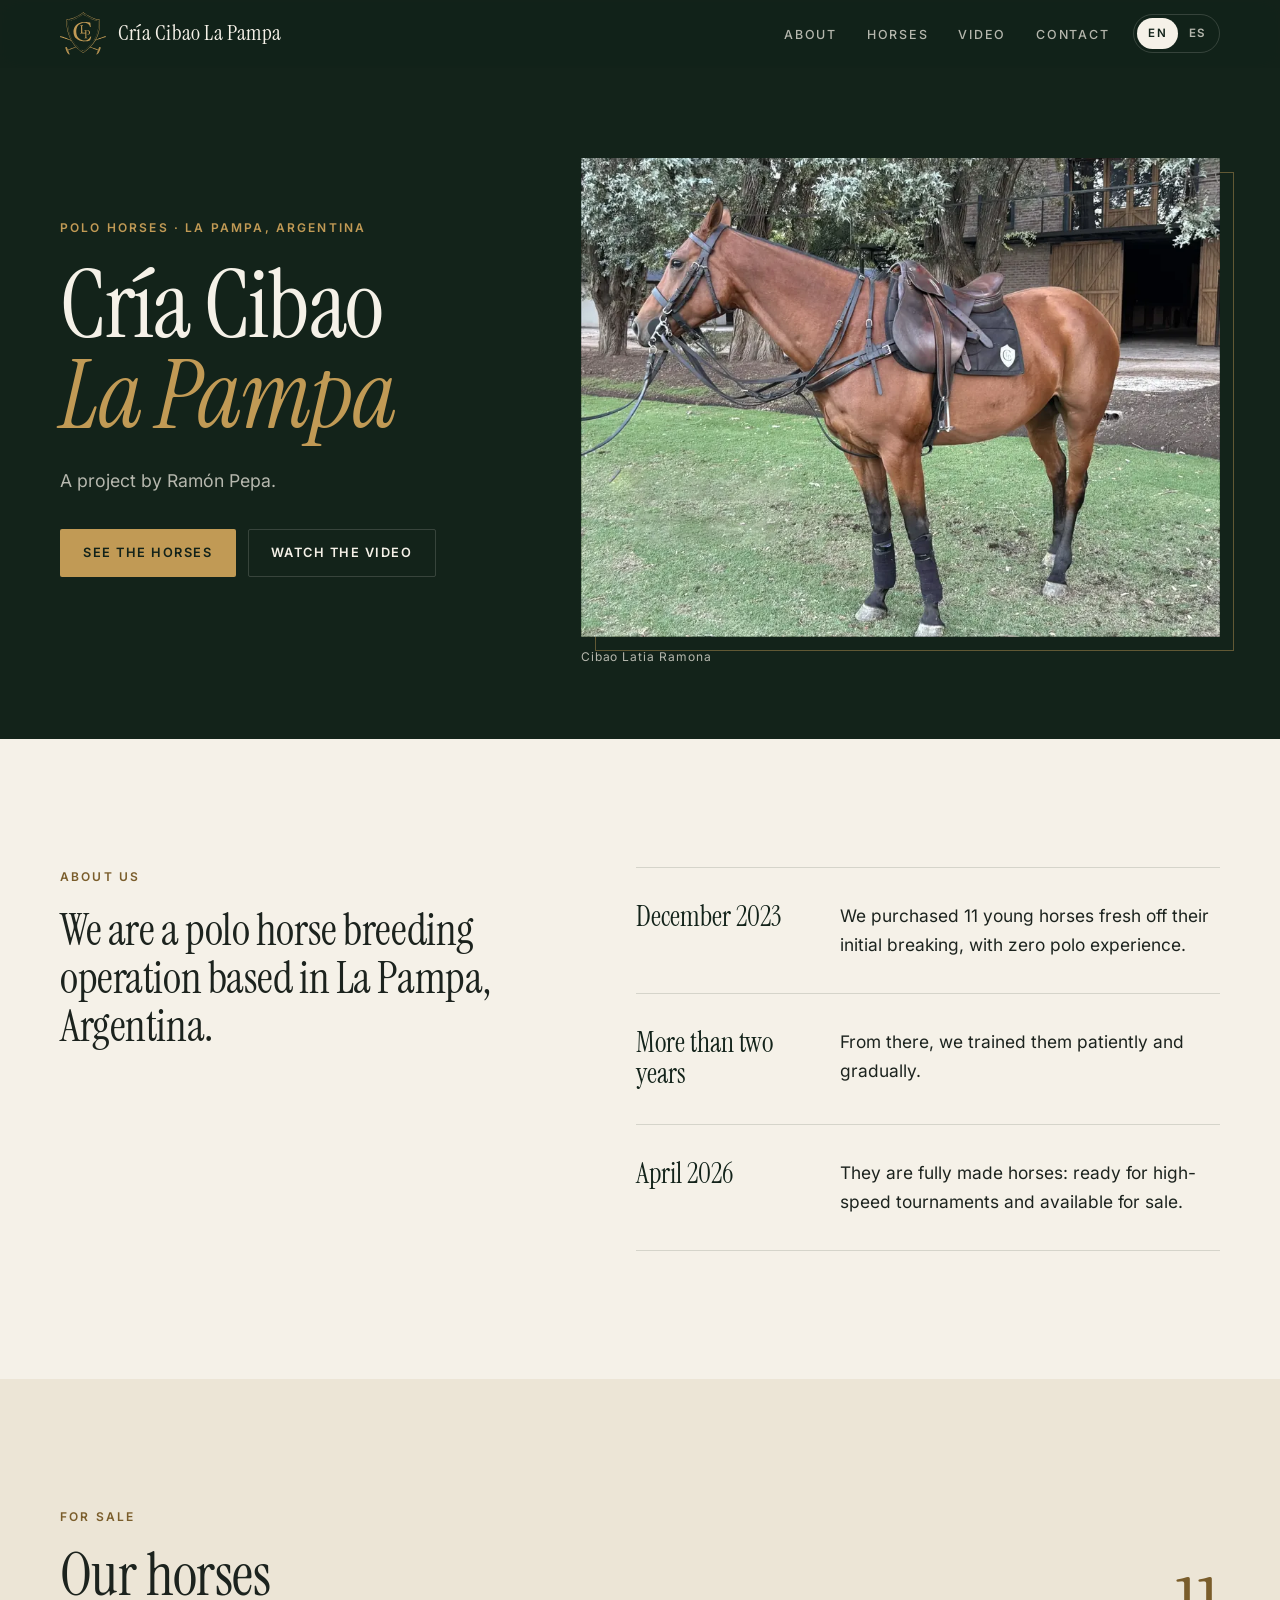
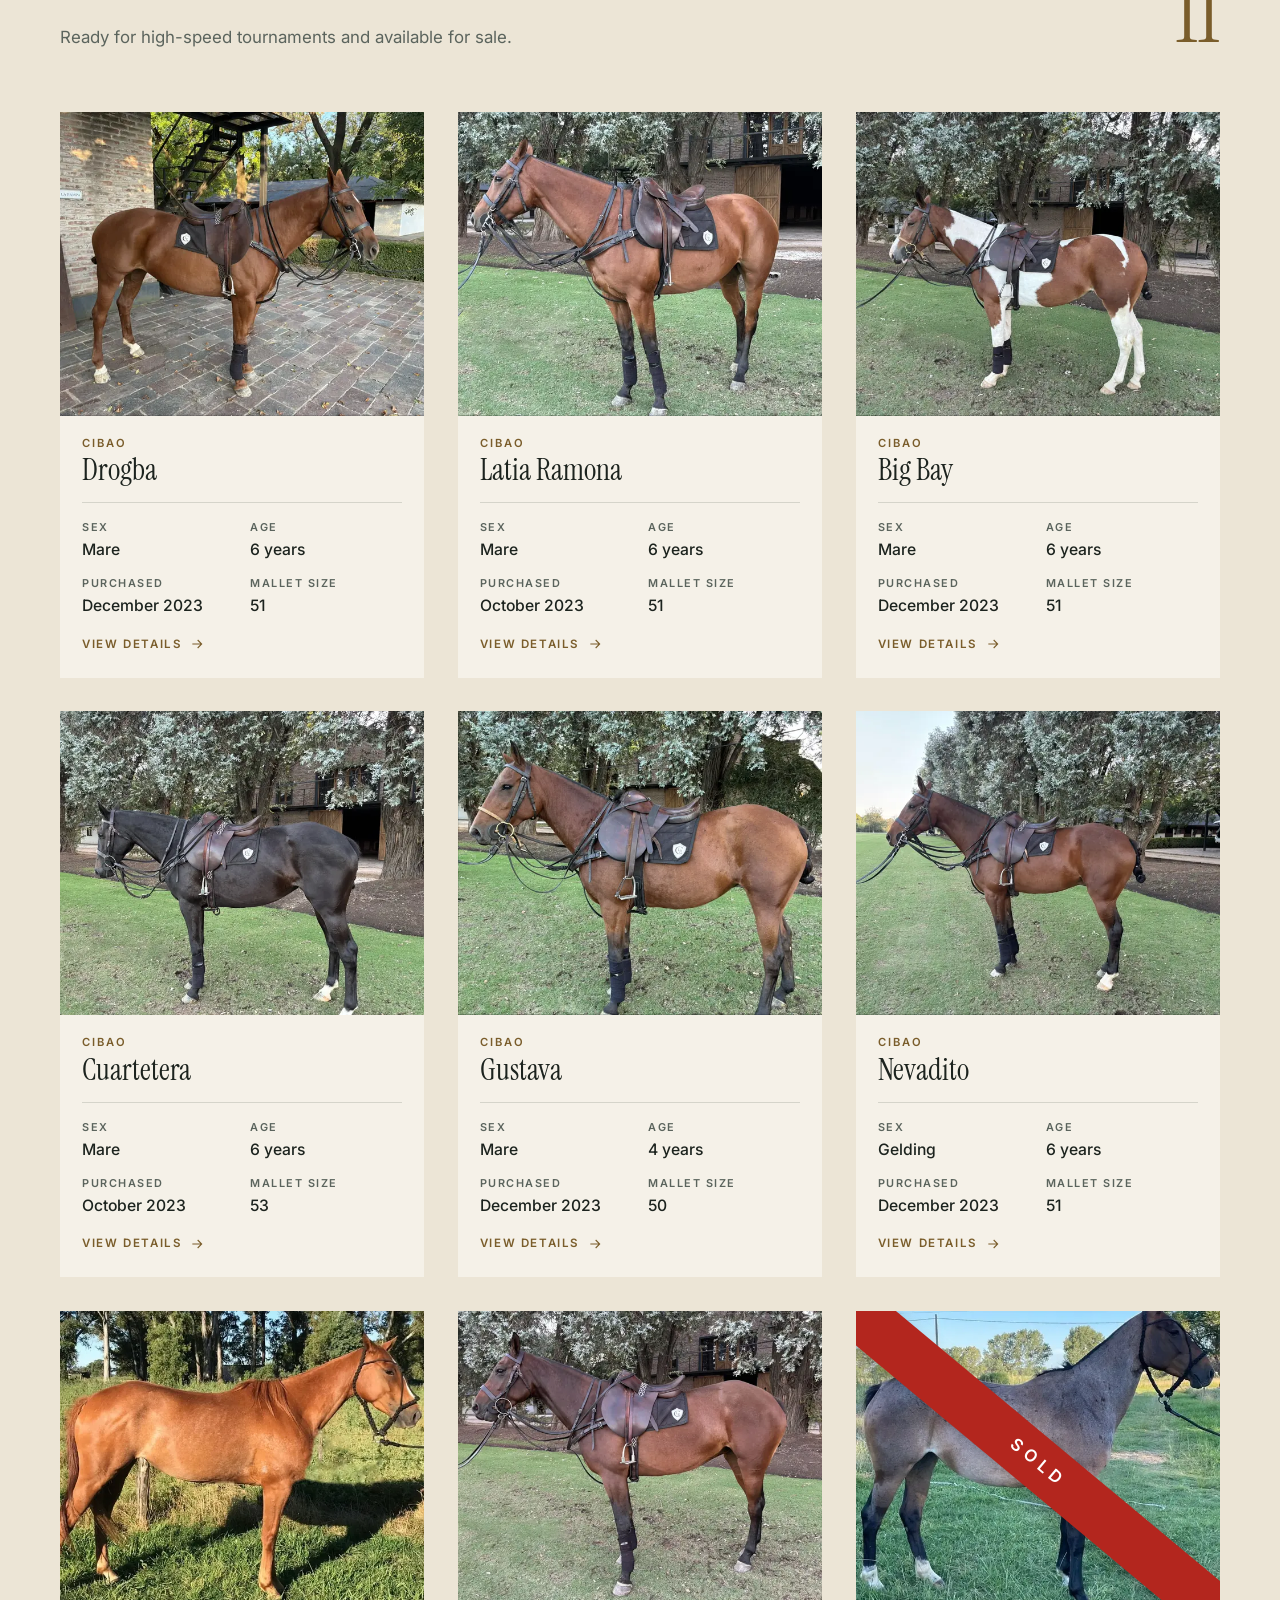
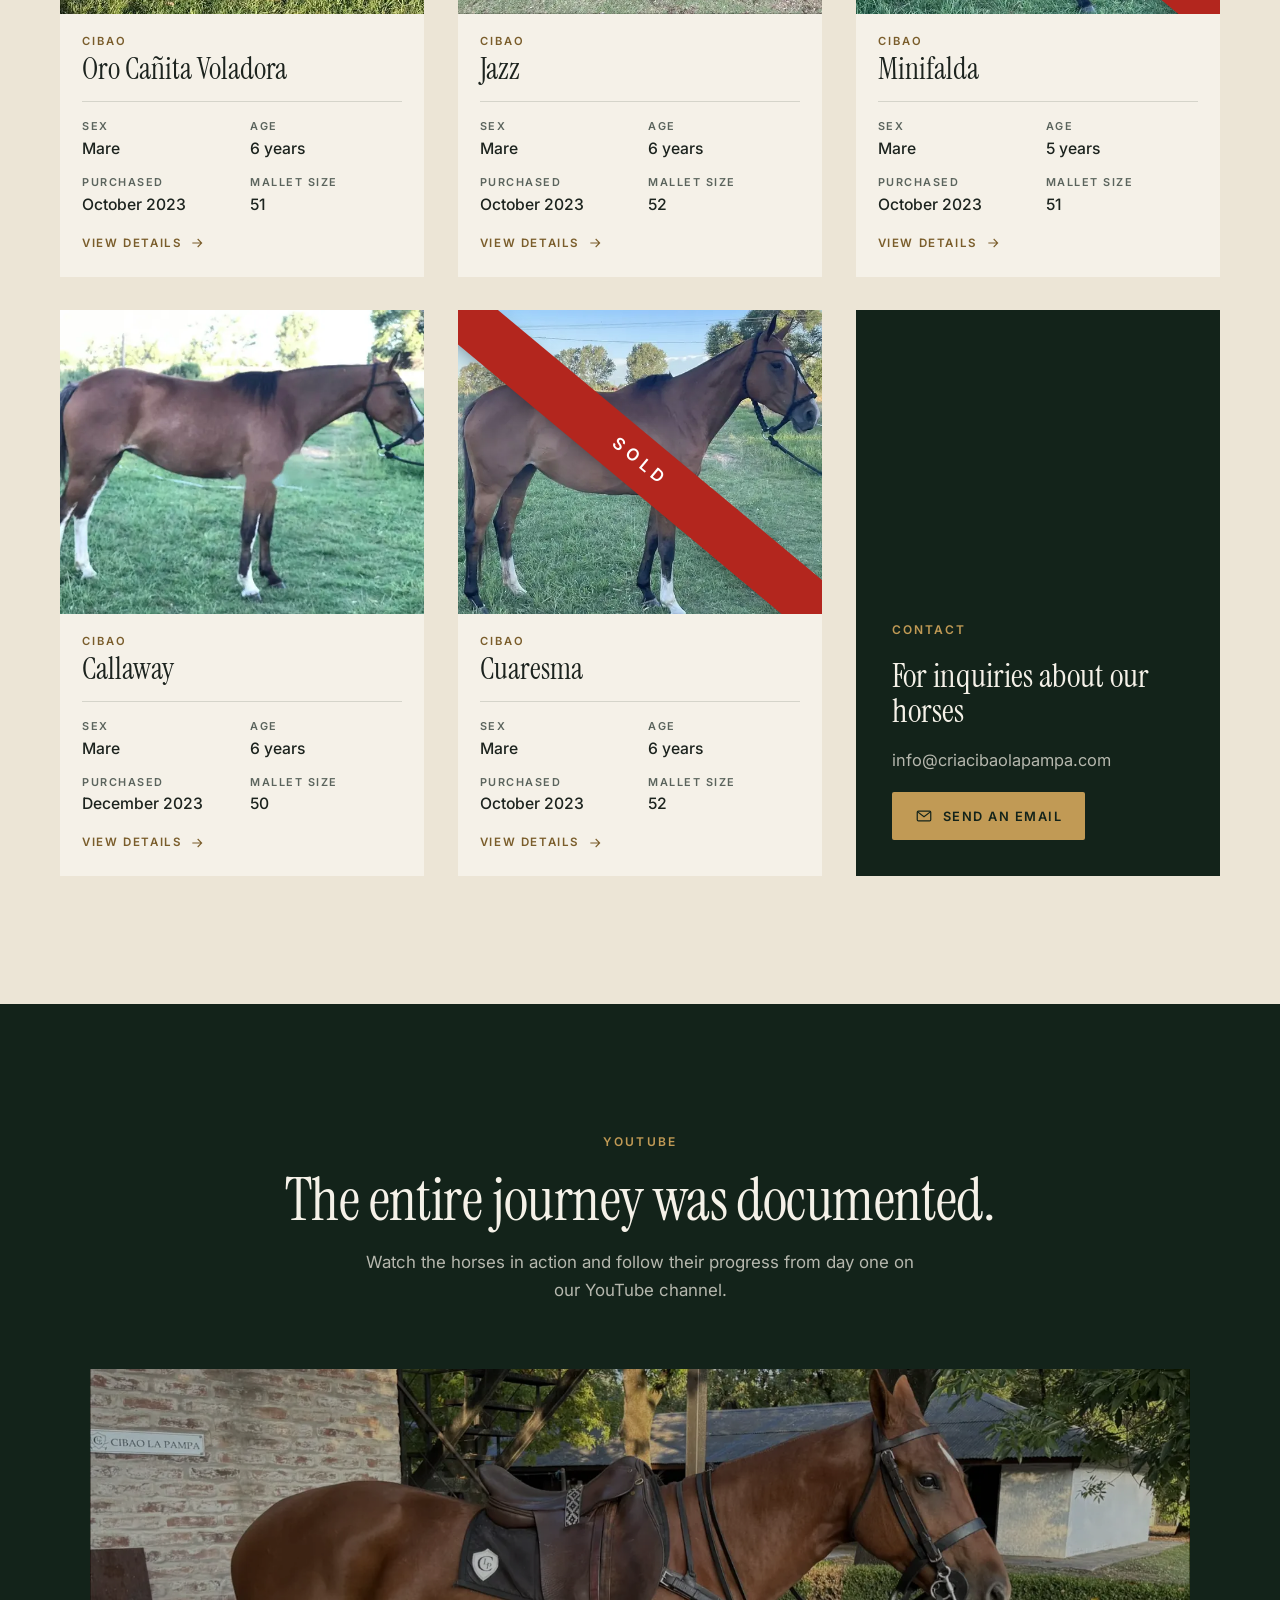
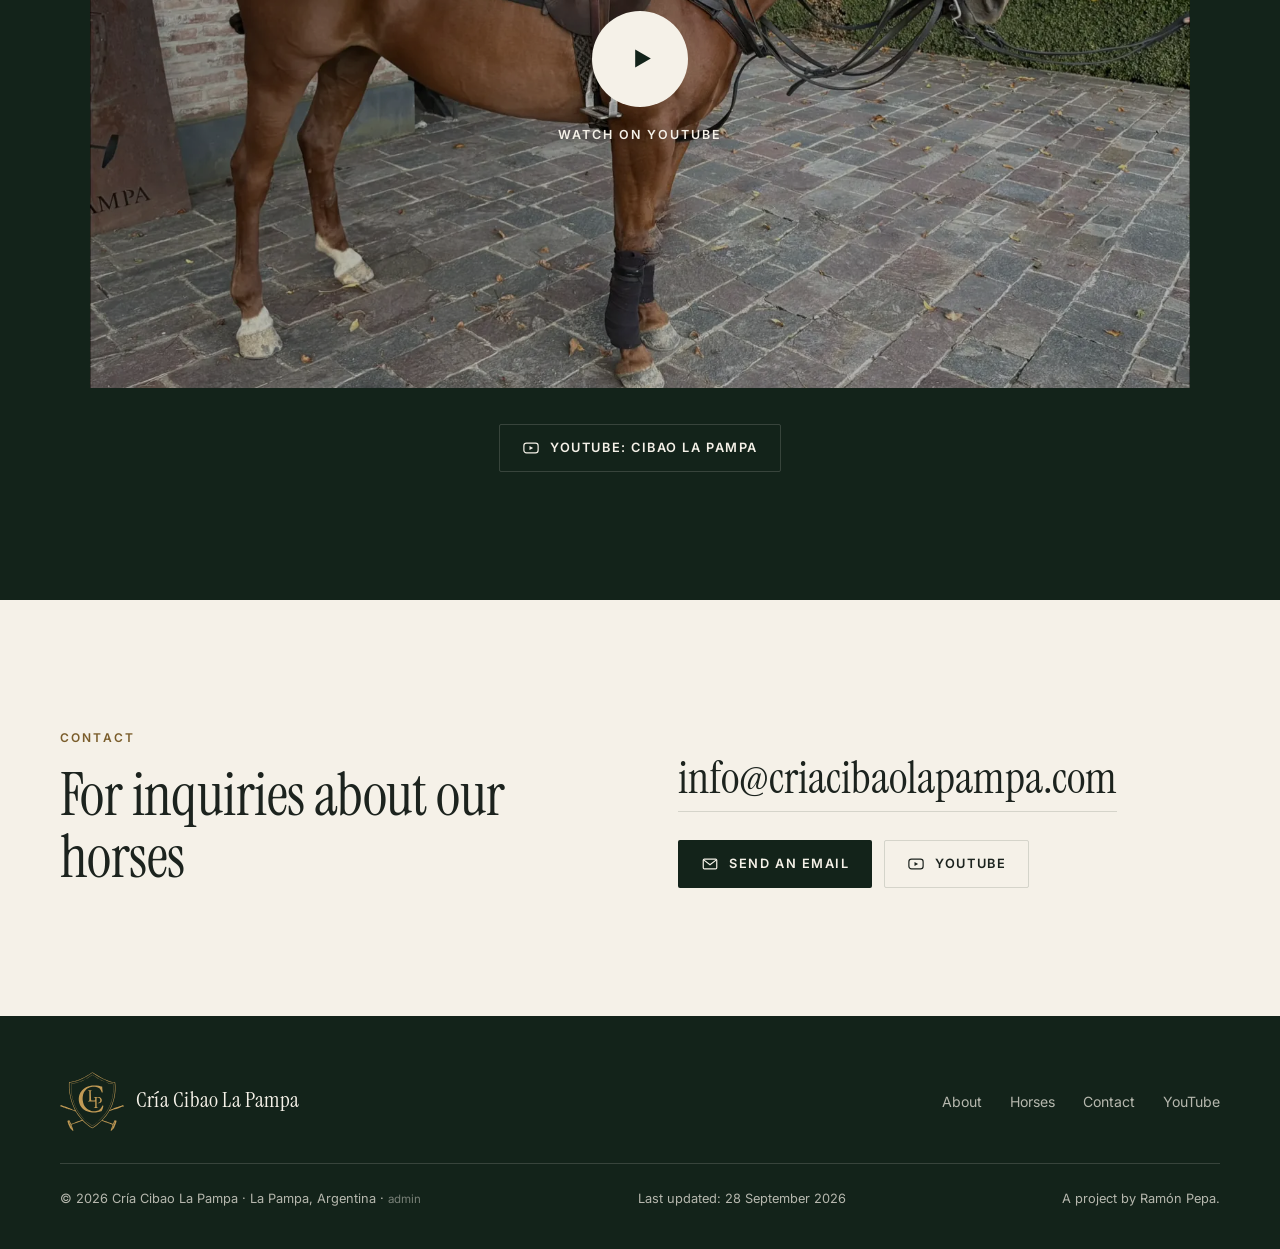
==== index.html @ 457bfef0 "Show visitor numbers on the admin page - The site counts visits with GoatCounter (no cookies, no per" ====
<!DOCTYPE html>
<html lang="en" data-lang="en">
<head>
  <meta charset="utf-8">
  <meta name="viewport" content="width=device-width, initial-scale=1">
  <title>Cría Cibao La Pampa · Polo Horses, La Pampa, Argentina</title>
  <meta name="description" content="Cría Cibao La Pampa: polo horse breeding in La Pampa, Argentina. A project by Ramón Pepa.">
  <link rel="canonical" href="https://criacibaolapampa.com/">
  <meta name="theme-color" content="#13231a">
  <meta name="author" content="Ramón Pepa">

  <meta property="og:type" content="website">
  <meta property="og:site_name" content="Cría Cibao La Pampa">
  <meta property="og:title" content="Cría Cibao La Pampa · Polo Horses">
  <meta property="og:description" content="Polo horse breeding in La Pampa, Argentina. A project by Ramón Pepa.">
  <meta property="og:url" content="https://criacibaolapampa.com/">
  <meta property="og:image" content="https://criacibaolapampa.com/assets/img/og.jpg">
  <meta property="og:image:width" content="1200">
  <meta property="og:image:height" content="630">
  <meta property="og:locale" content="en_GB">
  <meta property="og:locale:alternate" content="es_AR">
  <meta name="twitter:card" content="summary_large_image">

  <link rel="icon" href="assets/img/favicon.svg" type="image/svg+xml">
  <link rel="apple-touch-icon" href="assets/img/apple-touch-icon.png">

  <script>
    (function () {
      var l = 'en';
      try {
        var q = new URLSearchParams(location.search).get('lang');
        var s = localStorage.getItem('lang');
        if (q === 'es' || q === 'en') l = q;
        else if (s === 'es' || s === 'en') l = s;
        else if ((navigator.language || '').toLowerCase().indexOf('es') === 0) l = 'es';
      } catch (e) {}
      var d = document.documentElement;
      d.setAttribute('data-lang', l);
      d.lang = l;
      d.className += ' js';
    })();
  </script>

  <link rel="preload" href="assets/fonts/instrument-serif-regular.woff2" as="font" type="font/woff2" crossorigin>
  <link rel="preload" href="assets/fonts/inter-latin.woff2" as="font" type="font/woff2" crossorigin>
  <link rel="preload" as="image" href="assets/img/hero-900.webp" imagesrcset="assets/img/hero-900.webp 900w, assets/img/hero-1600.webp 1600w" imagesizes="(max-width: 860px) 100vw, 58vw">
  <link rel="stylesheet" href="assets/css/site.css">

  <script type="application/ld+json">
  {
    "@context": "https://schema.org",
    "@type": "Organization",
    "name": "Cría Cibao La Pampa",
    "url": "https://criacibaolapampa.com/",
    "logo": "https://criacibaolapampa.com/assets/img/logo-512.png",
    "description": "Polo horse breeding in La Pampa, Argentina.",
    "founder": { "@type": "Person", "name": "Ramón Pepa" },
    "address": { "@type": "PostalAddress", "addressRegion": "La Pampa", "addressCountry": "AR" },
    "email": "info@criacibaolapampa.com",
    "sameAs": ["https://www.youtube.com/@cibao_la_pampa"]
  }
  </script>
</head>
<body>
  <a class="skip-link" href="#main"><span lang="en">Skip to content</span><span lang="es">Ir al contenido</span></a>

  <header class="site-header" id="site-header">
    <div class="container header-inner">
      <a class="brand" href="#top" aria-label="Cría Cibao La Pampa">
        <span class="brand-mark" aria-hidden="true"></span>
        <span class="brand-name">Cría Cibao La Pampa</span>
      </a>

      <nav class="site-nav" id="site-nav" aria-label="Main">
        <ul>
          <li><a href="#about"><span lang="en">About</span><span lang="es">Quiénes somos</span></a></li>
          <li><a href="#horses"><span lang="en">Horses</span><span lang="es">Caballos</span></a></li>
          <li><a href="#video"><span lang="en">Video</span><span lang="es">Video</span></a></li>
          <li><a href="#contact"><span lang="en">Contact</span><span lang="es">Contacto</span></a></li>
        </ul>
      </nav>

      <div class="lang-switch" role="group" aria-label="Language / Idioma">
        <button type="button" data-set-lang="en" aria-pressed="true" title="English">EN</button>
        <button type="button" data-set-lang="es" aria-pressed="false" title="Español">ES</button>
      </div>

      <button class="menu-toggle" type="button" aria-expanded="false" aria-controls="site-nav" data-label-en="Menu" data-label-es="Menú" aria-label="Menu">
        <span></span><span></span><span></span>
      </button>
    </div>
  </header>

  <main id="main">

    <!-- HERO -->
    <section class="hero on-dark" id="top">
      <div class="container hero-grid">
        <div class="hero-copy">
          <p class="eyebrow"><span lang="en">Polo horses · La Pampa, Argentina</span><span lang="es">Caballos de polo · La Pampa, Argentina</span></p>
          <h1>Cría Cibao <em>La Pampa</em></h1>
          <p class="hero-lede"><span lang="en">A project by Ramón Pepa.</span><span lang="es">Un proyecto de Ramón Pepa.</span></p>
          <div class="hero-actions">
            <a class="btn btn-primary" href="#horses"><span lang="en">See the horses</span><span lang="es">Ver los caballos</span></a>
            <a class="btn btn-ghost" href="#video"><span lang="en">Watch the video</span><span lang="es">Ver el video</span></a>
          </div>
        </div>
        <figure class="hero-media">
          <img src="assets/img/hero-900.webp" srcset="assets/img/hero-900.webp 900w, assets/img/hero-1600.webp 1600w" sizes="(max-width: 860px) 100vw, 58vw" width="1600" height="1201" fetchpriority="high" alt="Cibao Latia Ramona">
          <figcaption>Cibao Latia Ramona</figcaption>
        </figure>
      </div>
    </section>

    <!-- ABOUT -->
    <section class="section" id="about">
      <div class="container about-grid">
        <div class="about-intro reveal">
          <p class="eyebrow"><span lang="en">About us</span><span lang="es">Quiénes somos</span></p>
          <h2>
            <span lang="en">We are a polo horse breeding operation based in La Pampa, Argentina.</span>
            <span lang="es">Somos un criadero de caballos de polo con base en La Pampa, Argentina.</span>
          </h2>
        </div>

        <ol class="timeline">
          <li class="reveal">
            <p class="tl-date"><span lang="en">December 2023</span><span lang="es">Diciembre 2023</span></p>
            <p>
              <span lang="en">We purchased 11 young horses fresh off their initial breaking, with zero polo experience.</span>
              <span lang="es">Compramos 11 potrillos recién entregados de doma, sin experiencia alguna en polo.</span>
            </p>
          </li>
          <li class="reveal">
            <p class="tl-date"><span lang="en">More than two years</span><span lang="es">Más de dos años</span></p>
            <p>
              <span lang="en">From there, we trained them patiently and gradually.</span>
              <span lang="es">A partir de ahí, los fuimos formando paso a paso, con paciencia y trabajo diario.</span>
            </p>
          </li>
          <li class="reveal">
            <p class="tl-date"><span lang="en">April 2026</span><span lang="es">Abril 2026</span></p>
            <p>
              <span lang="en">They are fully made horses: ready for high-speed tournaments and available for sale.</span>
              <span lang="es">Son caballos hechos: preparados para torneos de alta velocidad y listos para la venta.</span>
            </p>
          </li>
        </ol>
      </div>
    </section>

    <!-- HORSES -->
    <section class="section section-alt" id="horses">
      <div class="container">
        <div class="horses-head reveal">
          <div class="section-head">
            <p class="eyebrow"><span lang="en">For sale</span><span lang="es">En venta</span></p>
            <h2><span lang="en">Our horses</span><span lang="es">Nuestros caballos</span></h2>
            <p>
              <span lang="en">Ready for high-speed tournaments and available for sale.</span>
              <span lang="es">Preparados para torneos de alta velocidad y listos para la venta.</span>
            </p>
          </div>
          <p class="horses-count" aria-hidden="true">11</p>
        </div>

        <ul class="horse-grid">
        <li class="horse reveal" id="horse-drogba">
          <div class="horse-photo">
            <img src="assets/img/horses/drogba-640.webp" srcset="assets/img/horses/drogba-640.webp 640w, assets/img/horses/drogba-1080.webp 1080w" sizes="(max-width: 620px) calc(100vw - 32px), (max-width: 1020px) 46vw, 390px" width="640" height="533" loading="lazy" decoding="async" alt="Cibao Drogba">
          </div>
          <div class="horse-body">
            <h3><button class="horse-open" type="button" data-index="0" aria-haspopup="dialog"><small>Cibao</small>Drogba</button></h3>
            <dl class="meta">
              <div><dt><span lang="en">Sex</span><span lang="es">Sexo</span></dt><dd><span lang="en">Mare</span><span lang="es">Hembra</span></dd></div>
              <div><dt><span lang="en">Age</span><span lang="es">Edad</span></dt><dd><span lang="en">6 years</span><span lang="es">6 años</span></dd></div>
              <div><dt><span lang="en">Purchased</span><span lang="es">Compra</span></dt><dd><span lang="en">December 2023</span><span lang="es">Diciembre 2023</span></dd></div>
              <div><dt><span lang="en">Mallet size</span><span lang="es">Taco</span></dt><dd>51</dd></div>
            </dl>
            <span class="horse-more" aria-hidden="true"><span lang="en">View details</span><span lang="es">Ver ficha</span><svg viewBox="0 0 24 24" fill="none" stroke="currentColor" stroke-width="1.6" aria-hidden="true"><path d="M5 12h14M13 6l6 6-6 6"/></svg></span>
          </div>
        </li>
        <li class="horse reveal" id="horse-latia-ramona">
          <div class="horse-photo">
            <img src="assets/img/horses/latia-ramona-640.webp" srcset="assets/img/horses/latia-ramona-640.webp 640w, assets/img/horses/latia-ramona-1080.webp 1080w" sizes="(max-width: 620px) calc(100vw - 32px), (max-width: 1020px) 46vw, 390px" width="640" height="533" loading="lazy" decoding="async" alt="Cibao Latia Ramona">
          </div>
          <div class="horse-body">
            <h3><button class="horse-open" type="button" data-index="1" aria-haspopup="dialog"><small>Cibao</small>Latia Ramona</button></h3>
            <dl class="meta">
              <div><dt><span lang="en">Sex</span><span lang="es">Sexo</span></dt><dd><span lang="en">Mare</span><span lang="es">Hembra</span></dd></div>
              <div><dt><span lang="en">Age</span><span lang="es">Edad</span></dt><dd><span lang="en">6 years</span><span lang="es">6 años</span></dd></div>
              <div><dt><span lang="en">Purchased</span><span lang="es">Compra</span></dt><dd><span lang="en">October 2023</span><span lang="es">Octubre 2023</span></dd></div>
              <div><dt><span lang="en">Mallet size</span><span lang="es">Taco</span></dt><dd>51</dd></div>
            </dl>
            <span class="horse-more" aria-hidden="true"><span lang="en">View details</span><span lang="es">Ver ficha</span><svg viewBox="0 0 24 24" fill="none" stroke="currentColor" stroke-width="1.6" aria-hidden="true"><path d="M5 12h14M13 6l6 6-6 6"/></svg></span>
          </div>
        </li>
        <li class="horse reveal" id="horse-big-bay">
          <div class="horse-photo">
            <img src="assets/img/horses/big-bay-640.webp" srcset="assets/img/horses/big-bay-640.webp 640w, assets/img/horses/big-bay-1080.webp 1080w" sizes="(max-width: 620px) calc(100vw - 32px), (max-width: 1020px) 46vw, 390px" width="640" height="533" loading="lazy" decoding="async" alt="Cibao Big Bay">
          </div>
          <div class="horse-body">
            <h3><button class="horse-open" type="button" data-index="2" aria-haspopup="dialog"><small>Cibao</small>Big Bay</button></h3>
            <dl class="meta">
              <div><dt><span lang="en">Sex</span><span lang="es">Sexo</span></dt><dd><span lang="en">Mare</span><span lang="es">Hembra</span></dd></div>
              <div><dt><span lang="en">Age</span><span lang="es">Edad</span></dt><dd><span lang="en">6 years</span><span lang="es">6 años</span></dd></div>
              <div><dt><span lang="en">Purchased</span><span lang="es">Compra</span></dt><dd><span lang="en">December 2023</span><span lang="es">Diciembre 2023</span></dd></div>
              <div><dt><span lang="en">Mallet size</span><span lang="es">Taco</span></dt><dd>51</dd></div>
            </dl>
            <span class="horse-more" aria-hidden="true"><span lang="en">View details</span><span lang="es">Ver ficha</span><svg viewBox="0 0 24 24" fill="none" stroke="currentColor" stroke-width="1.6" aria-hidden="true"><path d="M5 12h14M13 6l6 6-6 6"/></svg></span>
          </div>
        </li>
        <li class="horse reveal" id="horse-cuartetera">
          <div class="horse-photo">
            <img src="assets/img/horses/cuartetera-640.webp" srcset="assets/img/horses/cuartetera-640.webp 640w, assets/img/horses/cuartetera-1080.webp 1080w" sizes="(max-width: 620px) calc(100vw - 32px), (max-width: 1020px) 46vw, 390px" width="640" height="533" loading="lazy" decoding="async" alt="Cibao Cuartetera">
          </div>
          <div class="horse-body">
            <h3><button class="horse-open" type="button" data-index="3" aria-haspopup="dialog"><small>Cibao</small>Cuartetera</button></h3>
            <dl class="meta">
              <div><dt><span lang="en">Sex</span><span lang="es">Sexo</span></dt><dd><span lang="en">Mare</span><span lang="es">Hembra</span></dd></div>
              <div><dt><span lang="en">Age</span><span lang="es">Edad</span></dt><dd><span lang="en">6 years</span><span lang="es">6 años</span></dd></div>
              <div><dt><span lang="en">Purchased</span><span lang="es">Compra</span></dt><dd><span lang="en">October 2023</span><span lang="es">Octubre 2023</span></dd></div>
              <div><dt><span lang="en">Mallet size</span><span lang="es">Taco</span></dt><dd>53</dd></div>
            </dl>
            <span class="horse-more" aria-hidden="true"><span lang="en">View details</span><span lang="es">Ver ficha</span><svg viewBox="0 0 24 24" fill="none" stroke="currentColor" stroke-width="1.6" aria-hidden="true"><path d="M5 12h14M13 6l6 6-6 6"/></svg></span>
          </div>
        </li>
        <li class="horse reveal" id="horse-gustava">
          <div class="horse-photo">
            <img src="assets/img/horses/gustava-640.webp" srcset="assets/img/horses/gustava-640.webp 640w, assets/img/horses/gustava-1080.webp 1080w" sizes="(max-width: 620px) calc(100vw - 32px), (max-width: 1020px) 46vw, 390px" width="640" height="533" loading="lazy" decoding="async" alt="Cibao Gustava">
          </div>
          <div class="horse-body">
            <h3><button class="horse-open" type="button" data-index="4" aria-haspopup="dialog"><small>Cibao</small>Gustava</button></h3>
            <dl class="meta">
              <div><dt><span lang="en">Sex</span><span lang="es">Sexo</span></dt><dd><span lang="en">Mare</span><span lang="es">Hembra</span></dd></div>
              <div><dt><span lang="en">Age</span><span lang="es">Edad</span></dt><dd><span lang="en">4 years</span><span lang="es">4 años</span></dd></div>
              <div><dt><span lang="en">Purchased</span><span lang="es">Compra</span></dt><dd><span lang="en">December 2023</span><span lang="es">Diciembre 2023</span></dd></div>
              <div><dt><span lang="en">Mallet size</span><span lang="es">Taco</span></dt><dd>50</dd></div>
            </dl>
            <span class="horse-more" aria-hidden="true"><span lang="en">View details</span><span lang="es">Ver ficha</span><svg viewBox="0 0 24 24" fill="none" stroke="currentColor" stroke-width="1.6" aria-hidden="true"><path d="M5 12h14M13 6l6 6-6 6"/></svg></span>
          </div>
        </li>
        <li class="horse reveal" id="horse-nevadito">
          <div class="horse-photo">
            <img src="assets/img/horses/nevadito-640.webp" srcset="assets/img/horses/nevadito-640.webp 640w, assets/img/horses/nevadito-1080.webp 1080w" sizes="(max-width: 620px) calc(100vw - 32px), (max-width: 1020px) 46vw, 390px" width="640" height="533" loading="lazy" decoding="async" alt="Cibao Nevadito">
          </div>
          <div class="horse-body">
            <h3><button class="horse-open" type="button" data-index="5" aria-haspopup="dialog"><small>Cibao</small>Nevadito</button></h3>
            <dl class="meta">
              <div><dt><span lang="en">Sex</span><span lang="es">Sexo</span></dt><dd><span lang="en">Gelding</span><span lang="es">Macho</span></dd></div>
              <div><dt><span lang="en">Age</span><span lang="es">Edad</span></dt><dd><span lang="en">6 years</span><span lang="es">6 años</span></dd></div>
              <div><dt><span lang="en">Purchased</span><span lang="es">Compra</span></dt><dd><span lang="en">December 2023</span><span lang="es">Diciembre 2023</span></dd></div>
              <div><dt><span lang="en">Mallet size</span><span lang="es">Taco</span></dt><dd>51</dd></div>
            </dl>
            <span class="horse-more" aria-hidden="true"><span lang="en">View details</span><span lang="es">Ver ficha</span><svg viewBox="0 0 24 24" fill="none" stroke="currentColor" stroke-width="1.6" aria-hidden="true"><path d="M5 12h14M13 6l6 6-6 6"/></svg></span>
          </div>
        </li>
        <li class="horse reveal" id="horse-canita-voladora">
          <div class="horse-photo">
            <img src="assets/img/horses/canita-voladora-640.webp" srcset="assets/img/horses/canita-voladora-640.webp 640w, assets/img/horses/canita-voladora-769.webp 769w" sizes="(max-width: 620px) calc(100vw - 32px), (max-width: 1020px) 46vw, 390px" width="640" height="533" loading="lazy" decoding="async" alt="Cibao Oro Cañita Voladora">
          </div>
          <div class="horse-body">
            <h3><button class="horse-open" type="button" data-index="6" aria-haspopup="dialog"><small>Cibao</small>Oro Cañita Voladora</button></h3>
            <dl class="meta">
              <div><dt><span lang="en">Sex</span><span lang="es">Sexo</span></dt><dd><span lang="en">Mare</span><span lang="es">Hembra</span></dd></div>
              <div><dt><span lang="en">Age</span><span lang="es">Edad</span></dt><dd><span lang="en">6 years</span><span lang="es">6 años</span></dd></div>
              <div><dt><span lang="en">Purchased</span><span lang="es">Compra</span></dt><dd><span lang="en">October 2023</span><span lang="es">Octubre 2023</span></dd></div>
              <div><dt><span lang="en">Mallet size</span><span lang="es">Taco</span></dt><dd>51</dd></div>
            </dl>
            <span class="horse-more" aria-hidden="true"><span lang="en">View details</span><span lang="es">Ver ficha</span><svg viewBox="0 0 24 24" fill="none" stroke="currentColor" stroke-width="1.6" aria-hidden="true"><path d="M5 12h14M13 6l6 6-6 6"/></svg></span>
          </div>
        </li>
        <li class="horse reveal" id="horse-jazz">
          <div class="horse-photo">
            <img src="assets/img/horses/jazz-640.webp" srcset="assets/img/horses/jazz-640.webp 640w, assets/img/horses/jazz-1080.webp 1080w" sizes="(max-width: 620px) calc(100vw - 32px), (max-width: 1020px) 46vw, 390px" width="640" height="533" loading="lazy" decoding="async" alt="Cibao Jazz">
          </div>
          <div class="horse-body">
            <h3><button class="horse-open" type="button" data-index="7" aria-haspopup="dialog"><small>Cibao</small>Jazz</button></h3>
            <dl class="meta">
              <div><dt><span lang="en">Sex</span><span lang="es">Sexo</span></dt><dd><span lang="en">Mare</span><span lang="es">Hembra</span></dd></div>
              <div><dt><span lang="en">Age</span><span lang="es">Edad</span></dt><dd><span lang="en">6 years</span><span lang="es">6 años</span></dd></div>
              <div><dt><span lang="en">Purchased</span><span lang="es">Compra</span></dt><dd><span lang="en">October 2023</span><span lang="es">Octubre 2023</span></dd></div>
              <div><dt><span lang="en">Mallet size</span><span lang="es">Taco</span></dt><dd>52</dd></div>
            </dl>
            <span class="horse-more" aria-hidden="true"><span lang="en">View details</span><span lang="es">Ver ficha</span><svg viewBox="0 0 24 24" fill="none" stroke="currentColor" stroke-width="1.6" aria-hidden="true"><path d="M5 12h14M13 6l6 6-6 6"/></svg></span>
          </div>
        </li>
        <li class="horse reveal" id="horse-minifalda">
          <div class="horse-photo">
            <img src="assets/img/horses/minifalda-640.webp" srcset="assets/img/horses/minifalda-640.webp 640w, assets/img/horses/minifalda-905.webp 905w" sizes="(max-width: 620px) calc(100vw - 32px), (max-width: 1020px) 46vw, 390px" width="640" height="533" loading="lazy" decoding="async" alt="Cibao Minifalda">
          </div>
          <div class="horse-body">
            <h3><button class="horse-open" type="button" data-index="8" aria-haspopup="dialog"><small>Cibao</small>Minifalda</button></h3>
            <dl class="meta">
              <div><dt><span lang="en">Sex</span><span lang="es">Sexo</span></dt><dd><span lang="en">Mare</span><span lang="es">Hembra</span></dd></div>
              <div><dt><span lang="en">Age</span><span lang="es">Edad</span></dt><dd><span lang="en">5 years</span><span lang="es">5 años</span></dd></div>
              <div><dt><span lang="en">Purchased</span><span lang="es">Compra</span></dt><dd><span lang="en">October 2023</span><span lang="es">Octubre 2023</span></dd></div>
              <div><dt><span lang="en">Mallet size</span><span lang="es">Taco</span></dt><dd>51</dd></div>
            </dl>
            <span class="horse-more" aria-hidden="true"><span lang="en">View details</span><span lang="es">Ver ficha</span><svg viewBox="0 0 24 24" fill="none" stroke="currentColor" stroke-width="1.6" aria-hidden="true"><path d="M5 12h14M13 6l6 6-6 6"/></svg></span>
          </div>
        </li>
        <li class="horse reveal" id="horse-callaway">
          <div class="horse-photo">
            <img src="assets/img/horses/callaway-640.webp" srcset="assets/img/horses/callaway-640.webp 640w, assets/img/horses/callaway-1032.webp 1032w" sizes="(max-width: 620px) calc(100vw - 32px), (max-width: 1020px) 46vw, 390px" width="640" height="533" loading="lazy" decoding="async" alt="Cibao Callaway">
          </div>
          <div class="horse-body">
            <h3><button class="horse-open" type="button" data-index="9" aria-haspopup="dialog"><small>Cibao</small>Callaway</button></h3>
            <dl class="meta">
              <div><dt><span lang="en">Sex</span><span lang="es">Sexo</span></dt><dd><span lang="en">Mare</span><span lang="es">Hembra</span></dd></div>
              <div><dt><span lang="en">Age</span><span lang="es">Edad</span></dt><dd><span lang="en">6 years</span><span lang="es">6 años</span></dd></div>
              <div><dt><span lang="en">Purchased</span><span lang="es">Compra</span></dt><dd><span lang="en">December 2023</span><span lang="es">Diciembre 2023</span></dd></div>
              <div><dt><span lang="en">Mallet size</span><span lang="es">Taco</span></dt><dd>50</dd></div>
            </dl>
            <span class="horse-more" aria-hidden="true"><span lang="en">View details</span><span lang="es">Ver ficha</span><svg viewBox="0 0 24 24" fill="none" stroke="currentColor" stroke-width="1.6" aria-hidden="true"><path d="M5 12h14M13 6l6 6-6 6"/></svg></span>
          </div>
        </li>
        <li class="horse reveal" id="horse-cuaresma">
          <div class="horse-photo">
            <img src="assets/img/horses/cuaresma-640.webp" srcset="assets/img/horses/cuaresma-640.webp 640w, assets/img/horses/cuaresma-928.webp 928w" sizes="(max-width: 620px) calc(100vw - 32px), (max-width: 1020px) 46vw, 390px" width="640" height="533" loading="lazy" decoding="async" alt="Cibao Cuaresma">
          </div>
          <div class="horse-body">
            <h3><button class="horse-open" type="button" data-index="10" aria-haspopup="dialog"><small>Cibao</small>Cuaresma</button></h3>
            <dl class="meta">
              <div><dt><span lang="en">Sex</span><span lang="es">Sexo</span></dt><dd><span lang="en">Mare</span><span lang="es">Hembra</span></dd></div>
              <div><dt><span lang="en">Age</span><span lang="es">Edad</span></dt><dd><span lang="en">6 years</span><span lang="es">6 años</span></dd></div>
              <div><dt><span lang="en">Purchased</span><span lang="es">Compra</span></dt><dd><span lang="en">October 2023</span><span lang="es">Octubre 2023</span></dd></div>
              <div><dt><span lang="en">Mallet size</span><span lang="es">Taco</span></dt><dd>52</dd></div>
            </dl>
            <span class="horse-more" aria-hidden="true"><span lang="en">View details</span><span lang="es">Ver ficha</span><svg viewBox="0 0 24 24" fill="none" stroke="currentColor" stroke-width="1.6" aria-hidden="true"><path d="M5 12h14M13 6l6 6-6 6"/></svg></span>
          </div>
        </li>
          <li class="horse horse-cta on-dark reveal">
            <p class="eyebrow"><span lang="en">Contact</span><span lang="es">Contacto</span></p>
            <p class="cta-title"><span lang="en">For inquiries about our horses</span><span lang="es">Para consultas sobre nuestros caballos</span></p>
            <a class="cta-email" href="mailto:info@criacibaolapampa.com">info@criacibaolapampa.com</a>
            <a class="btn btn-primary" href="mailto:info@criacibaolapampa.com" data-mailto>
              <svg viewBox="0 0 24 24" fill="none" stroke="currentColor" stroke-width="1.6" aria-hidden="true"><rect x="3" y="5.5" width="18" height="13" rx="1.5"/><path d="M3.5 6.5l8.5 6.5 8.5-6.5"/></svg>
              <span lang="en">Send an email</span><span lang="es">Enviar un email</span>
            </a>
          </li>
        </ul>
      </div>
    </section>

    <!-- VIDEO -->
    <section class="section section-dark on-dark" id="video">
      <div class="container">
        <div class="section-head video-head reveal">
          <p class="eyebrow">YouTube</p>
          <h2><span lang="en">The entire journey was documented.</span><span lang="es">Todo el proceso quedó registrado.</span></h2>
          <p>
            <span lang="en">Watch the horses in action and follow their progress from day one on our YouTube channel.</span>
            <span lang="es">Podés ver a los caballos en acción y su evolución desde el primer día en nuestro canal de YouTube.</span>
          </p>
        </div>

        <!-- To feature a video, paste its YouTube ID into data-youtube-id (the part after v= in the link). -->
        <div class="video-frame reveal" id="video-frame" data-youtube-id="">
          <a class="video-poster" href="https://www.youtube.com/@cibao_la_pampa" target="_blank" rel="noopener">
            <img src="assets/img/video-poster-960.webp" srcset="assets/img/video-poster-960.webp 960w, assets/img/video-poster-1600.webp 1600w" sizes="(max-width: 1140px) 100vw, 1100px" width="1600" height="900" loading="lazy" decoding="async" alt="">
            <span class="video-play">
              <span class="video-play-icon"><svg viewBox="0 0 24 24" fill="currentColor" aria-hidden="true"><path d="M6 4.5v15l13-7.5z"/></svg></span>
              <span class="video-play-label" data-when="channel"><span lang="en">Watch on YouTube</span><span lang="es">Ver en YouTube</span></span>
              <span class="video-play-label" data-when="video" hidden><span lang="en">Play video</span><span lang="es">Ver video</span></span>
            </span>
          </a>
        </div>

        <div class="video-foot reveal">
          <a class="btn btn-ghost" href="https://www.youtube.com/@cibao_la_pampa" target="_blank" rel="noopener">
            <svg viewBox="0 0 24 24" fill="none" stroke="currentColor" stroke-width="1.6" aria-hidden="true"><rect x="2.5" y="5.5" width="19" height="13" rx="3.5"/><path d="M10 9.2v5.6l4.8-2.8z" fill="currentColor" stroke="none"/></svg>
            YouTube: Cibao La Pampa
          </a>
        </div>
      </div>
    </section>

    <!-- CONTACT -->
    <section class="section" id="contact">
      <div class="container contact-grid">
        <div class="section-head reveal">
          <p class="eyebrow"><span lang="en">Contact</span><span lang="es">Contacto</span></p>
          <h2><span lang="en">For inquiries about our horses</span><span lang="es">Para consultas sobre nuestros caballos</span></h2>
        </div>
        <div class="reveal">
          <a class="email-link" href="mailto:info@criacibaolapampa.com" data-mailto>info@criacibaolapampa.com</a>
          <div class="contact-actions">
            <a class="btn btn-primary" href="mailto:info@criacibaolapampa.com" data-mailto>
              <svg viewBox="0 0 24 24" fill="none" stroke="currentColor" stroke-width="1.6" aria-hidden="true"><rect x="3" y="5.5" width="18" height="13" rx="1.5"/><path d="M3.5 6.5l8.5 6.5 8.5-6.5"/></svg>
              <span lang="en">Send an email</span><span lang="es">Enviar un email</span>
            </a>
            <a class="btn btn-ghost" href="https://www.youtube.com/@cibao_la_pampa" target="_blank" rel="noopener">
              <svg viewBox="0 0 24 24" fill="none" stroke="currentColor" stroke-width="1.6" aria-hidden="true"><rect x="2.5" y="5.5" width="19" height="13" rx="3.5"/><path d="M10 9.2v5.6l4.8-2.8z" fill="currentColor" stroke="none"/></svg>
              YouTube
            </a>
          </div>
        </div>
      </div>
    </section>
  </main>

  <footer class="site-footer on-dark">
    <div class="container">
      <div class="footer-top">
        <a class="brand" href="#top">
          <span class="brand-mark" aria-hidden="true"></span>
          <span class="brand-name">Cría Cibao La Pampa</span>
        </a>
        <ul class="footer-links">
          <li><a href="#about"><span lang="en">About</span><span lang="es">Quiénes somos</span></a></li>
          <li><a href="#horses"><span lang="en">Horses</span><span lang="es">Caballos</span></a></li>
          <li><a href="#contact"><span lang="en">Contact</span><span lang="es">Contacto</span></a></li>
          <li><a href="https://www.youtube.com/@cibao_la_pampa" target="_blank" rel="noopener">YouTube</a></li>
        </ul>
      </div>
      <div class="footer-bottom">
        <p>&copy; 2026 Cría Cibao La Pampa · La Pampa, Argentina · <a class="admin-link" href="admin/">admin</a></p>
        <p class="last-updated" id="last-updated" hidden><span lang="en">Last updated</span><span lang="es">Última actualización</span>: <time datetime=""></time></p>
        <p><span lang="en">A project by Ramón Pepa.</span><span lang="es">Un proyecto de Ramón Pepa.</span></p>
      </div>
    </div>
  </footer>

  <!-- Horse detail -->
  <dialog class="horse-dialog" id="horse-dialog" aria-labelledby="dlg-name">
    <button class="icon-btn dlg-close" type="button" data-close data-label-en="Close" data-label-es="Cerrar" aria-label="Close">
      <svg viewBox="0 0 24 24" fill="none" stroke="currentColor" stroke-width="1.6" aria-hidden="true"><path d="M6 6l12 12M18 6L6 18"/></svg>
    </button>
    <div class="dlg-grid">
      <figure class="dlg-photo"><img id="dlg-img" src="" alt="" width="1600" height="1201"><span class="sold-band" id="dlg-sold" hidden><span lang="en">Sold</span><span lang="es">Vendida</span></span></figure>
      <div class="dlg-body">
        <div>
          <p class="eyebrow">Cibao</p>
        </div>
        <h2 id="dlg-name"></h2>
        <dl class="meta">
          <div><dt><span lang="en">Sex</span><span lang="es">Sexo</span></dt><dd id="dlg-sex"></dd></div>
          <div><dt><span lang="en">Age</span><span lang="es">Edad</span></dt><dd id="dlg-age"></dd></div>
          <div><dt><span lang="en">Date purchased</span><span lang="es">Fecha de compra</span></dt><dd id="dlg-purchased"></dd></div>
          <div><dt><span lang="en">Mallet size</span><span lang="es">Taco</span></dt><dd id="dlg-mallet"></dd></div>
        </dl>
        <div class="dlg-actions">
          <a class="btn btn-primary" id="dlg-mail" href="mailto:info@criacibaolapampa.com">
            <svg viewBox="0 0 24 24" fill="none" stroke="currentColor" stroke-width="1.6" aria-hidden="true"><rect x="3" y="5.5" width="18" height="13" rx="1.5"/><path d="M3.5 6.5l8.5 6.5 8.5-6.5"/></svg>
            <span lang="en">Enquire by email</span><span lang="es">Consultar por email</span>
          </a>
          <p class="dlg-email">info@criacibaolapampa.com</p>
        </div>
        <div class="dlg-nav">
          <button class="icon-btn" type="button" data-step="-1" data-label-en="Previous horse" data-label-es="Caballo anterior" aria-label="Previous horse">
            <svg viewBox="0 0 24 24" fill="none" stroke="currentColor" stroke-width="1.6" aria-hidden="true"><path d="M19 12H5M11 6l-6 6 6 6"/></svg>
          </button>
          <span id="dlg-count" aria-live="polite"></span>
          <button class="icon-btn" type="button" data-step="1" data-label-en="Next horse" data-label-es="Caballo siguiente" aria-label="Next horse">
            <svg viewBox="0 0 24 24" fill="none" stroke="currentColor" stroke-width="1.6" aria-hidden="true"><path d="M5 12h14M13 6l6 6-6 6"/></svg>
          </button>
        </div>
      </div>
    </div>
  </dialog>

  <script type="application/json" id="horse-data">[{"slug": "drogba", "name": "Drogba", "full": "assets/img/horses/drogba-full.webp", "w": 1600, "h": 1201, "sex": ["Mare", "Hembra"], "age": ["6 years", "6 años"], "purchased": ["December 2023", "Diciembre 2023"], "mallet": "51"}, {"slug": "latia-ramona", "name": "Latia Ramona", "full": "assets/img/horses/latia-ramona-full.webp", "w": 1600, "h": 1201, "sex": ["Mare", "Hembra"], "age": ["6 years", "6 años"], "purchased": ["October 2023", "Octubre 2023"], "mallet": "51"}, {"slug": "big-bay", "name": "Big Bay", "full": "assets/img/horses/big-bay-full.webp", "w": 1600, "h": 1201, "sex": ["Mare", "Hembra"], "age": ["6 years", "6 años"], "purchased": ["December 2023", "Diciembre 2023"], "mallet": "51"}, {"slug": "cuartetera", "name": "Cuartetera", "full": "assets/img/horses/cuartetera-full.webp", "w": 1600, "h": 1392, "sex": ["Mare", "Hembra"], "age": ["6 years", "6 años"], "purchased": ["October 2023", "Octubre 2023"], "mallet": "53"}, {"slug": "gustava", "name": "Gustava", "full": "assets/img/horses/gustava-full.webp", "w": 1600, "h": 1201, "sex": ["Mare", "Hembra"], "age": ["4 years", "4 años"], "purchased": ["December 2023", "Diciembre 2023"], "mallet": "50"}, {"slug": "nevadito", "name": "Nevadito", "full": "assets/img/horses/nevadito-full.webp", "w": 1600, "h": 1201, "sex": ["Gelding", "Macho"], "age": ["6 years", "6 años"], "purchased": ["December 2023", "Diciembre 2023"], "mallet": "51"}, {"slug": "canita-voladora", "name": "Oro Cañita Voladora", "full": "assets/img/horses/canita-voladora-full.webp", "w": 769, "h": 836, "sex": ["Mare", "Hembra"], "age": ["6 years", "6 años"], "purchased": ["October 2023", "Octubre 2023"], "mallet": "51"}, {"slug": "jazz", "name": "Jazz", "full": "assets/img/horses/jazz-full.webp", "w": 1600, "h": 1201, "sex": ["Mare", "Hembra"], "age": ["6 years", "6 años"], "purchased": ["October 2023", "Octubre 2023"], "mallet": "52"}, {"slug": "minifalda", "name": "Minifalda", "full": "assets/img/horses/minifalda-full.webp", "w": 905, "h": 842, "sex": ["Mare", "Hembra"], "age": ["5 years", "5 años"], "purchased": ["October 2023", "Octubre 2023"], "mallet": "51"}, {"slug": "callaway", "name": "Callaway", "full": "assets/img/horses/callaway-full.webp", "w": 1072, "h": 860, "sex": ["Mare", "Hembra"], "age": ["6 years", "6 años"], "purchased": ["December 2023", "Diciembre 2023"], "mallet": "50"}, {"slug": "cuaresma", "name": "Cuaresma", "full": "assets/img/horses/cuaresma-full.webp", "w": 928, "h": 848, "sex": ["Mare", "Hembra"], "age": ["6 years", "6 años"], "purchased": ["October 2023", "Octubre 2023"], "mallet": "52"}]</script>
  <!-- fallback copy of data/site.json, used only if that file cannot be loaded -->
  <script type="application/json" id="site-status">{"updated": "2026-09-28", "sold": ["minifalda", "cuaresma"]}</script>
  <script src="assets/js/site.js" defer></script>
  <!-- Visitor stats (GoatCounter: no cookies, no personal data). Shown on the admin page. -->
  <script data-goatcounter="https://criacibaolapampa.goatcounter.com/count" async src="https://gc.zgo.at/count.js"></script>
</body>
</html>
---- assets/css/site.css ----
/* Cría Cibao La Pampa */

/* Fonts are self-hosted (SIL Open Font License 1.1, see assets/fonts/LICENSE.txt) */
@font-face {
  font-family: "Instrument Serif";
  font-style: normal;
  font-weight: 400;
  font-display: swap;
  src: url("../fonts/instrument-serif-regular.woff2") format("woff2");
}
@font-face {
  font-family: "Instrument Serif";
  font-style: italic;
  font-weight: 400;
  font-display: swap;
  src: url("../fonts/instrument-serif-italic.woff2") format("woff2");
}
@font-face {
  font-family: "Inter";
  font-style: normal;
  font-weight: 400 600;
  font-display: swap;
  src: url("../fonts/inter-latin.woff2") format("woff2");
}

:root {
  --ink: #13231a;
  --ink-2: #1a2e22;
  --paper: #f5f1e8;
  --paper-2: #ece5d6;
  --text: #1c231e;
  --muted: #5b645d;
  --brass: #c19a55;
  --brass-dark: #7a5d2b;
  --sold: #b3261e;
  --cream: #f5f1e8;
  --cream-muted: rgba(245, 241, 232, 0.72);
  --line: rgba(19, 35, 26, 0.14);
  --line-dark: rgba(245, 241, 232, 0.16);

  --serif: "Instrument Serif", "Iowan Old Style", "Palatino Linotype", Georgia, serif;
  --sans: "Inter", system-ui, -apple-system, "Segoe UI", Roboto, sans-serif;

  --gutter: clamp(16px, 4vw, 40px);
  --max: 1240px;
  --header-h: 68px;
  --ease: cubic-bezier(0.2, 0.7, 0.2, 1);
}

*,
*::before,
*::after { box-sizing: border-box; }

html {
  scroll-behavior: smooth;
  scroll-padding-top: calc(var(--header-h) + 8px);
  -webkit-text-size-adjust: 100%;
}

body {
  margin: 0;
  font-family: var(--sans);
  font-size: 17px;
  line-height: 1.65;
  color: var(--text);
  background: var(--paper);
  -webkit-font-smoothing: antialiased;
  text-rendering: optimizeLegibility;
  overflow-x: hidden;
}

img { display: block; max-width: 100%; height: auto; }
a { color: inherit; }
button { font: inherit; color: inherit; }
h1, h2, h3, p, ol, dl, dd, figure { margin: 0; }

/* Language switching: both languages live in the page, one is hidden. */
html[data-lang="en"] [lang="es"]:not(html),
html[data-lang="es"] [lang="en"]:not(html) { display: none !important; }

.container {
  width: 100%;
  max-width: var(--max);
  margin-inline: auto;
  padding-inline: var(--gutter);
}

.skip-link {
  position: absolute;
  left: 12px;
  top: -60px;
  z-index: 200;
  padding: 10px 14px;
  background: var(--brass);
  color: var(--ink);
  font-weight: 600;
  text-decoration: none;
}
.skip-link:focus { top: 12px; }

:focus-visible {
  outline: 2px solid var(--brass);
  outline-offset: 3px;
}

.eyebrow {
  font-size: 0.75rem;
  font-weight: 600;
  letter-spacing: 0.18em;
  text-transform: uppercase;
  color: var(--brass-dark);
}
.on-dark .eyebrow { color: var(--brass); }

/* ---------- Buttons ---------- */

.btn {
  display: inline-flex;
  align-items: center;
  justify-content: center;
  gap: 10px;
  min-height: 48px;
  padding: 12px 22px;
  border: 1px solid transparent;
  border-radius: 2px;
  font-size: 0.8rem;
  font-weight: 600;
  letter-spacing: 0.12em;
  text-transform: uppercase;
  text-decoration: none;
  cursor: pointer;
  transition: background-color 0.25s var(--ease), color 0.25s var(--ease), border-color 0.25s var(--ease);
}
.btn svg { width: 18px; height: 18px; flex: none; }

.btn-primary { background: var(--ink); color: var(--cream); }
.btn-primary:hover { background: var(--brass-dark); }
.btn-ghost { border-color: var(--line); color: var(--text); background: transparent; }
.btn-ghost:hover { border-color: var(--text); }

.on-dark .btn-primary { background: var(--brass); color: var(--ink); }
.on-dark .btn-primary:hover { background: var(--cream); }
.on-dark .btn-ghost { border-color: var(--line-dark); color: var(--cream); }
.on-dark .btn-ghost:hover { border-color: var(--cream); }

/* ---------- Header ---------- */

.site-header {
  position: fixed;
  inset: 0 0 auto 0;
  z-index: 100;
  height: var(--header-h);
  color: var(--cream);
  background: rgba(19, 35, 26, 0.94);
  backdrop-filter: saturate(140%) blur(10px);
  -webkit-backdrop-filter: saturate(140%) blur(10px);
  border-bottom: 1px solid transparent;
  transition: border-color 0.3s var(--ease);
}
.site-header.is-scrolled { border-bottom-color: var(--line-dark); }

.header-inner {
  height: 100%;
  display: flex;
  align-items: center;
  gap: 24px;
}

.brand {
  display: inline-flex;
  align-items: center;
  gap: 12px;
  text-decoration: none;
  margin-right: auto;
  min-width: 0;
}
.brand-mark {
  flex: none;
  width: 46px;
  height: 43px;
  background: var(--brass);
  -webkit-mask: url("../img/crest.svg") center / contain no-repeat;
  mask: url("../img/crest.svg") center / contain no-repeat;
}
.site-footer .brand-mark { width: 64px; height: 59px; }
.brand-name {
  font-family: var(--serif);
  font-size: 1.35rem;
  letter-spacing: 0.01em;
  white-space: nowrap;
}

.site-nav ul {
  display: flex;
  gap: 30px;
  list-style: none;
  margin: 0;
  padding: 0;
}
.site-nav a {
  font-size: 0.78rem;
  font-weight: 500;
  letter-spacing: 0.14em;
  text-transform: uppercase;
  text-decoration: none;
  color: var(--cream-muted);
  transition: color 0.2s;
}
.site-nav a:hover { color: var(--cream); }

.lang-switch {
  display: inline-flex;
  border: 1px solid var(--line-dark);
  border-radius: 999px;
  padding: 3px;
}
.lang-switch button {
  border: 0;
  background: transparent;
  color: var(--cream-muted);
  font-size: 0.72rem;
  font-weight: 600;
  letter-spacing: 0.1em;
  padding: 6px 11px;
  border-radius: 999px;
  cursor: pointer;
  transition: background-color 0.2s, color 0.2s;
}
.lang-switch button[aria-pressed="true"] { background: var(--cream); color: var(--ink); }

.menu-toggle {
  display: none;
  width: 44px;
  height: 44px;
  margin-right: -10px;
  border: 0;
  background: transparent;
  cursor: pointer;
  position: relative;
}
.menu-toggle span {
  position: absolute;
  left: 12px;
  right: 12px;
  height: 1.5px;
  background: var(--cream);
  transition: transform 0.3s var(--ease), opacity 0.2s;
}
.menu-toggle span:nth-child(1) { top: 16px; }
.menu-toggle span:nth-child(2) { top: 21.5px; }
.menu-toggle span:nth-child(3) { top: 27px; }
.menu-open .menu-toggle span:nth-child(1) { transform: translateY(5.5px) rotate(45deg); }
.menu-open .menu-toggle span:nth-child(2) { opacity: 0; }
.menu-open .menu-toggle span:nth-child(3) { transform: translateY(-5.5px) rotate(-45deg); }

@media (max-width: 860px) {
  .menu-toggle { display: block; }
  .brand-name { font-size: 1.2rem; }
  .site-nav {
    position: fixed;
    inset: var(--header-h) 0 auto 0;
    background: var(--ink);
    border-top: 1px solid var(--line-dark);
    padding: 12px var(--gutter) 28px;
    transform: translateY(-8px);
    opacity: 0;
    visibility: hidden;
    transition: opacity 0.25s var(--ease), transform 0.25s var(--ease), visibility 0s linear 0.25s;
  }
  .menu-open .site-nav {
    opacity: 1;
    transform: none;
    visibility: visible;
    transition: opacity 0.25s var(--ease), transform 0.25s var(--ease);
  }
  .site-nav ul { flex-direction: column; gap: 0; }
  .site-nav a {
    display: block;
    padding: 16px 0;
    font-size: 0.85rem;
    border-bottom: 1px solid var(--line-dark);
  }
}
@media (max-width: 480px) {
  .header-inner { gap: 12px; }
  .brand { gap: 10px; }
  .site-header .brand-mark { width: 38px; height: 35px; }
}
@media (max-width: 370px) {
  .site-header .brand-mark { display: none; }
}

/* ---------- Hero ---------- */

.hero {
  background: var(--ink);
  color: var(--cream);
  padding-top: calc(var(--header-h) + clamp(40px, 7vw, 96px));
  padding-bottom: clamp(56px, 8vw, 112px);
  position: relative;
  overflow: hidden;
}
.hero-grid {
  display: grid;
  grid-template-columns: minmax(0, 5fr) minmax(0, 7fr);
  gap: clamp(32px, 5vw, 72px);
  align-items: center;
}
.hero-copy .eyebrow { margin-bottom: 22px; }
.hero h1 {
  font-family: var(--serif);
  font-weight: 400;
  font-size: clamp(3.3rem, 7.4vw, 6.6rem);
  line-height: 0.95;
  letter-spacing: -0.015em;
}
.hero h1 em { display: block; font-style: italic; color: var(--brass); }
.hero-lede {
  margin-top: 26px;
  max-width: 30ch;
  font-size: 1.1rem;
  color: var(--cream-muted);
}
.hero-actions {
  display: flex;
  flex-wrap: wrap;
  gap: 12px;
  margin-top: 34px;
}
.hero-media {
  position: relative;
  aspect-ratio: 4 / 3;
  background: var(--ink-2);
}
.hero-media img {
  width: 100%;
  height: 100%;
  object-fit: cover;
}
.hero-media figcaption {
  position: absolute;
  left: 0;
  bottom: -30px;
  font-size: 0.75rem;
  letter-spacing: 0.08em;
  color: var(--cream-muted);
}
.hero-media::after {
  content: "";
  position: absolute;
  inset: 14px -14px -14px 14px;
  border: 1px solid rgba(193, 154, 85, 0.45);
  z-index: -1;
  pointer-events: none;
}
.hero-media { z-index: 0; isolation: isolate; }

@media (max-width: 860px) {
  .hero-grid { grid-template-columns: 1fr; }
  .hero-media { margin-right: 14px; }
}

/* ---------- Sections ---------- */

.section { padding-block: clamp(72px, 10vw, 140px); }
.section-dark { background: var(--ink); color: var(--cream); }
.section-alt { background: var(--paper-2); }

.section h2 {
  font-family: var(--serif);
  font-weight: 400;
  font-size: clamp(2.3rem, 4.6vw, 3.8rem);
  line-height: 1.04;
  letter-spacing: -0.01em;
}
.section-head {
  display: grid;
  gap: 18px;
  max-width: 720px;
  margin-bottom: clamp(40px, 5vw, 64px);
}
.section-head p:not(.eyebrow) { color: var(--muted); font-size: 1.05rem; }
.on-dark .section-head p:not(.eyebrow) { color: var(--cream-muted); }

/* ---------- About ---------- */

.about-grid {
  display: grid;
  grid-template-columns: minmax(0, 5fr) minmax(0, 6fr);
  gap: clamp(40px, 7vw, 110px);
  align-items: start;
}
.about-intro { position: sticky; top: calc(var(--header-h) + 40px); }
.about-intro .eyebrow { margin-bottom: 20px; }
.about-intro h2 { font-size: clamp(2rem, 3.4vw, 2.9rem); line-height: 1.1; }
.signature {
  margin-top: 28px;
  font-family: var(--serif);
  font-style: italic;
  font-size: 1.35rem;
  color: var(--brass-dark);
}

.timeline {
  list-style: none;
  padding: 0;
  border-top: 1px solid var(--line);
}
.timeline li {
  display: grid;
  grid-template-columns: 180px minmax(0, 1fr);
  gap: 24px;
  padding-block: 34px;
  border-bottom: 1px solid var(--line);
}
.timeline .tl-date {
  font-family: var(--serif);
  font-size: 1.75rem;
  line-height: 1.1;
  color: var(--ink);
}
.tl-step {
  display: block;
  margin-bottom: 8px;
  font-family: var(--sans);
  font-size: 0.72rem;
  font-weight: 600;
  letter-spacing: 0.16em;
  text-transform: uppercase;
  color: var(--brass-dark);
}
.timeline p { font-size: 1.08rem; color: var(--text); }

@media (max-width: 860px) {
  .about-grid { grid-template-columns: 1fr; }
  .about-intro { position: static; }
  .timeline li { grid-template-columns: 1fr; gap: 8px; padding-block: 26px; }
}

/* ---------- Horses ---------- */

.horses-head {
  display: flex;
  flex-wrap: wrap;
  align-items: end;
  justify-content: space-between;
  gap: 24px;
  margin-bottom: clamp(40px, 5vw, 60px);
}
.horses-head .section-head { margin-bottom: 0; }
.horses-count {
  font-family: var(--serif);
  font-size: clamp(3.5rem, 7vw, 5.5rem);
  line-height: 0.9;
  color: var(--brass-dark);
}

.horse-grid {
  display: grid;
  grid-template-columns: repeat(3, minmax(0, 1fr));
  gap: clamp(20px, 2.6vw, 34px);
  list-style: none;
  margin: 0;
  padding: 0;
}
@media (max-width: 1020px) { .horse-grid { grid-template-columns: repeat(2, minmax(0, 1fr)); } }
@media (max-width: 620px) { .horse-grid { grid-template-columns: 1fr; } }

.horse {
  position: relative;
  background: var(--paper);
  display: flex;
  flex-direction: column;
  transition: transform 0.35s var(--ease), box-shadow 0.35s var(--ease);
}
.horse:hover {
  transform: translateY(-3px);
  box-shadow: 0 18px 40px -22px rgba(19, 35, 26, 0.45);
}
.horse-photo {
  position: relative;
  aspect-ratio: 6 / 5;
  overflow: hidden;
  background: #d9d2c2;
}
.horse-photo img {
  width: 100%;
  height: 100%;
  object-fit: cover;
  transition: transform 0.7s var(--ease);
}
.horse:hover .horse-photo img { transform: scale(1.035); }

.horse-body { padding: 22px 22px 24px; display: grid; gap: 16px; }
.horse h3 {
  font-family: var(--serif);
  font-weight: 400;
  font-size: 1.85rem;
  line-height: 1.05;
}
.horse h3 small {
  display: block;
  margin-bottom: 6px;
  font-family: var(--sans);
  font-size: 0.7rem;
  font-weight: 600;
  letter-spacing: 0.18em;
  text-transform: uppercase;
  color: var(--brass-dark);
}
.horse-open {
  all: unset;
  cursor: pointer;
}
.horse-open::after {
  content: "";
  position: absolute;
  inset: 0;
  z-index: 1;
}
.horse-open:focus-visible::after { outline: 2px solid var(--brass-dark); outline-offset: 3px; }

.meta {
  display: grid;
  grid-template-columns: repeat(2, minmax(0, 1fr));
  gap: 12px 16px;
  padding-top: 16px;
  border-top: 1px solid var(--line);
}
.meta div { min-width: 0; }
.meta dt {
  font-size: 0.68rem;
  font-weight: 600;
  letter-spacing: 0.14em;
  text-transform: uppercase;
  color: var(--muted);
}
.meta dd { font-size: 0.98rem; font-weight: 500; }

.horse-more {
  display: inline-flex;
  align-items: center;
  gap: 8px;
  font-size: 0.72rem;
  font-weight: 600;
  letter-spacing: 0.14em;
  text-transform: uppercase;
  color: var(--brass-dark);
}
.horse-more svg { width: 16px; height: 16px; transition: transform 0.3s var(--ease); }
.horse:hover .horse-more svg { transform: translateX(4px); }

/* Sold horses: red band across the photo, top left to bottom right */
.sold-band {
  position: absolute;
  left: 50%;
  top: 50%;
  z-index: 1;
  width: 160%;
  padding: 12px 0;
  transform: translate(-50%, -50%) rotate(39.8deg);
  background: var(--sold);
  color: #fff;
  font-size: 1.05rem;
  font-weight: 600;
  letter-spacing: 0.32em;
  text-transform: uppercase;
  text-align: center;
  box-shadow: 0 8px 24px -8px rgba(0, 0, 0, 0.45);
  pointer-events: none;
}
.sold-band[hidden] { display: none; }
.dlg-photo .sold-band { width: 180%; padding: 16px 0; font-size: 1.35rem; transform: translate(-50%, -50%) rotate(33deg); }

/* Last grid cell: enquiry card */
.horse-cta {
  background: var(--ink);
  color: var(--cream);
  padding: clamp(26px, 3vw, 36px);
  justify-content: flex-end;
  gap: 18px;
  min-height: 320px;
}
.horse-cta:hover { transform: none; box-shadow: none; }
.horse-cta .cta-title {
  font-family: var(--serif);
  font-size: clamp(1.9rem, 2.6vw, 2.4rem);
  line-height: 1.08;
}
.horse-cta .cta-email {
  font-size: 1.02rem;
  color: var(--cream-muted);
  text-decoration: none;
  overflow-wrap: anywhere;
}
.horse-cta .cta-email:hover { color: var(--cream); }
.horse-cta .btn { align-self: flex-start; }

/* ---------- Horse dialog ---------- */

.horse-dialog {
  width: min(1120px, calc(100vw - 32px));
  max-height: calc(100dvh - 32px);
  padding: 0;
  border: 0;
  background: var(--paper);
  color: var(--text);
  overflow: auto;
  overscroll-behavior: contain;
}
.horse-dialog::backdrop {
  background: rgba(10, 18, 13, 0.82);
  backdrop-filter: blur(3px);
}
.horse-dialog[open] { animation: dlg-in 0.35s var(--ease); }
@keyframes dlg-in { from { opacity: 0; transform: translateY(12px); } }

.dlg-grid {
  display: grid;
  grid-template-columns: minmax(0, 7fr) minmax(0, 4fr);
}
.dlg-photo {
  position: relative;
  overflow: hidden;
  background: var(--ink-2);
  display: grid;
  place-items: center;
  min-height: 280px;
}
.dlg-photo img { width: 100%; height: 100%; max-height: calc(100dvh - 32px); object-fit: contain; }
.dlg-body {
  padding: clamp(24px, 3.4vw, 44px);
  display: flex;
  flex-direction: column;
  gap: 22px;
}
.dlg-body h2 {
  font-family: var(--serif);
  font-weight: 400;
  font-size: clamp(2.2rem, 3.6vw, 3rem);
  line-height: 1;
  margin-top: -8px;
}
.dlg-body .meta { grid-template-columns: 1fr; gap: 0; padding-top: 0; }
.dlg-body .meta div {
  display: flex;
  justify-content: space-between;
  gap: 16px;
  padding-block: 12px;
  border-bottom: 1px solid var(--line);
}
.dlg-body .meta div:first-child { border-top: 1px solid var(--line); }
.dlg-body .meta dd { text-align: right; }
.dlg-actions { display: grid; gap: 10px; margin-top: auto; }
.dlg-email { font-size: 0.85rem; color: var(--muted); text-align: center; overflow-wrap: anywhere; }
.dlg-nav {
  display: flex;
  justify-content: space-between;
  align-items: center;
  gap: 12px;
  padding-top: 6px;
  font-size: 0.8rem;
  color: var(--muted);
}
.icon-btn {
  display: inline-grid;
  place-items: center;
  width: 44px;
  height: 44px;
  border: 1px solid var(--line);
  border-radius: 50%;
  background: var(--paper);
  cursor: pointer;
  transition: border-color 0.2s, background-color 0.2s;
}
.icon-btn:hover { border-color: var(--text); }
.icon-btn svg { width: 18px; height: 18px; }
.dlg-close {
  position: absolute;
  top: 12px;
  right: 12px;
  z-index: 2;
  background: rgba(245, 241, 232, 0.92);
}

@media (max-width: 760px) {
  .dlg-grid { grid-template-columns: 1fr; }
  .dlg-photo img { max-height: 62dvh; }
}

/* ---------- Video ---------- */

.video-head { text-align: center; margin-inline: auto; justify-items: center; }
.video-head p:not(.eyebrow) { max-width: 52ch; }

.video-frame {
  position: relative;
  aspect-ratio: 16 / 9;
  max-width: 1100px;
  margin-inline: auto;
  background: #0b150f;
  overflow: hidden;
}
.video-frame iframe,
.video-frame .video-poster {
  position: absolute;
  inset: 0;
  width: 100%;
  height: 100%;
  border: 0;
}
.video-poster {
  display: block;
  padding: 0;
  cursor: pointer;
  background: none;
  text-decoration: none;
  color: var(--cream);
}
.video-poster img {
  width: 100%;
  height: 100%;
  object-fit: cover;
  transition: transform 0.8s var(--ease), filter 0.4s;
  filter: brightness(0.72);
}
.video-poster:hover img { transform: scale(1.02); filter: brightness(0.62); }
.video-play {
  position: absolute;
  inset: 0;
  display: grid;
  place-content: center;
  justify-items: center;
  gap: 18px;
  text-align: center;
}
.video-play-icon {
  display: grid;
  place-items: center;
  width: clamp(68px, 9vw, 96px);
  height: clamp(68px, 9vw, 96px);
  border-radius: 50%;
  background: var(--cream);
  color: var(--ink);
  transition: transform 0.3s var(--ease), background-color 0.3s;
}
.video-play-icon svg { width: 30%; height: 30%; margin-left: 6%; }
.video-poster:hover .video-play-icon { transform: scale(1.06); background: var(--brass); }
.video-play-label {
  font-size: 0.78rem;
  font-weight: 600;
  letter-spacing: 0.16em;
  text-transform: uppercase;
  text-shadow: 0 1px 12px rgba(0, 0, 0, 0.5);
}
.video-foot {
  display: flex;
  justify-content: center;
  margin-top: 36px;
}

/* ---------- Contact ---------- */

.contact-grid {
  display: grid;
  grid-template-columns: minmax(0, 1fr) minmax(0, 1fr);
  gap: clamp(40px, 6vw, 96px);
  align-items: end;
}
.contact-grid .section-head { margin-bottom: 0; }
.email-link {
  display: inline-block;
  max-width: 100%;
  font-family: var(--serif);
  font-size: clamp(1.7rem, 3.6vw, 2.8rem);
  line-height: 1.15;
  text-decoration: none;
  overflow-wrap: anywhere;
  border-bottom: 1px solid var(--line);
  padding-bottom: 6px;
  transition: border-color 0.2s;
}
.email-link:hover { border-color: var(--text); }
.contact-actions {
  display: flex;
  flex-wrap: wrap;
  gap: 12px;
  margin-top: 28px;
}
@media (max-width: 860px) {
  .contact-grid { grid-template-columns: 1fr; align-items: start; }
}

/* ---------- Footer ---------- */

.site-footer {
  background: var(--ink);
  color: var(--cream-muted);
  padding-block: 56px 40px;
  font-size: 0.88rem;
}
.footer-top {
  display: flex;
  flex-wrap: wrap;
  justify-content: space-between;
  align-items: center;
  gap: 24px;
  padding-bottom: 32px;
  border-bottom: 1px solid var(--line-dark);
}
.footer-top .brand { color: var(--cream); margin-right: 0; }
.footer-links { display: flex; flex-wrap: wrap; gap: 8px 28px; list-style: none; margin: 0; padding: 0; }
.footer-links a { text-decoration: none; }
.footer-links a:hover { color: var(--cream); }
.footer-bottom {
  display: flex;
  flex-wrap: wrap;
  justify-content: space-between;
  gap: 12px;
  padding-top: 24px;
  font-size: 0.8rem;
}
.admin-link {
  color: rgba(245, 241, 232, 0.45);
  text-decoration: none;
  font-size: 0.72rem;
}
.admin-link:hover { color: var(--cream); text-decoration: underline; }

/* ---------- Reveal on scroll ---------- */

.js .reveal {
  opacity: 0;
  transform: translateY(18px);
  transition: opacity 0.8s var(--ease), transform 0.8s var(--ease);
}
.js .reveal.is-in { opacity: 1; transform: none; }

@media (prefers-reduced-motion: reduce) {
  html { scroll-behavior: auto; }
  *, *::before, *::after {
    animation-duration: 0.01ms !important;
    transition-duration: 0.01ms !important;
  }
  .js .reveal { opacity: 1; transform: none; }
}
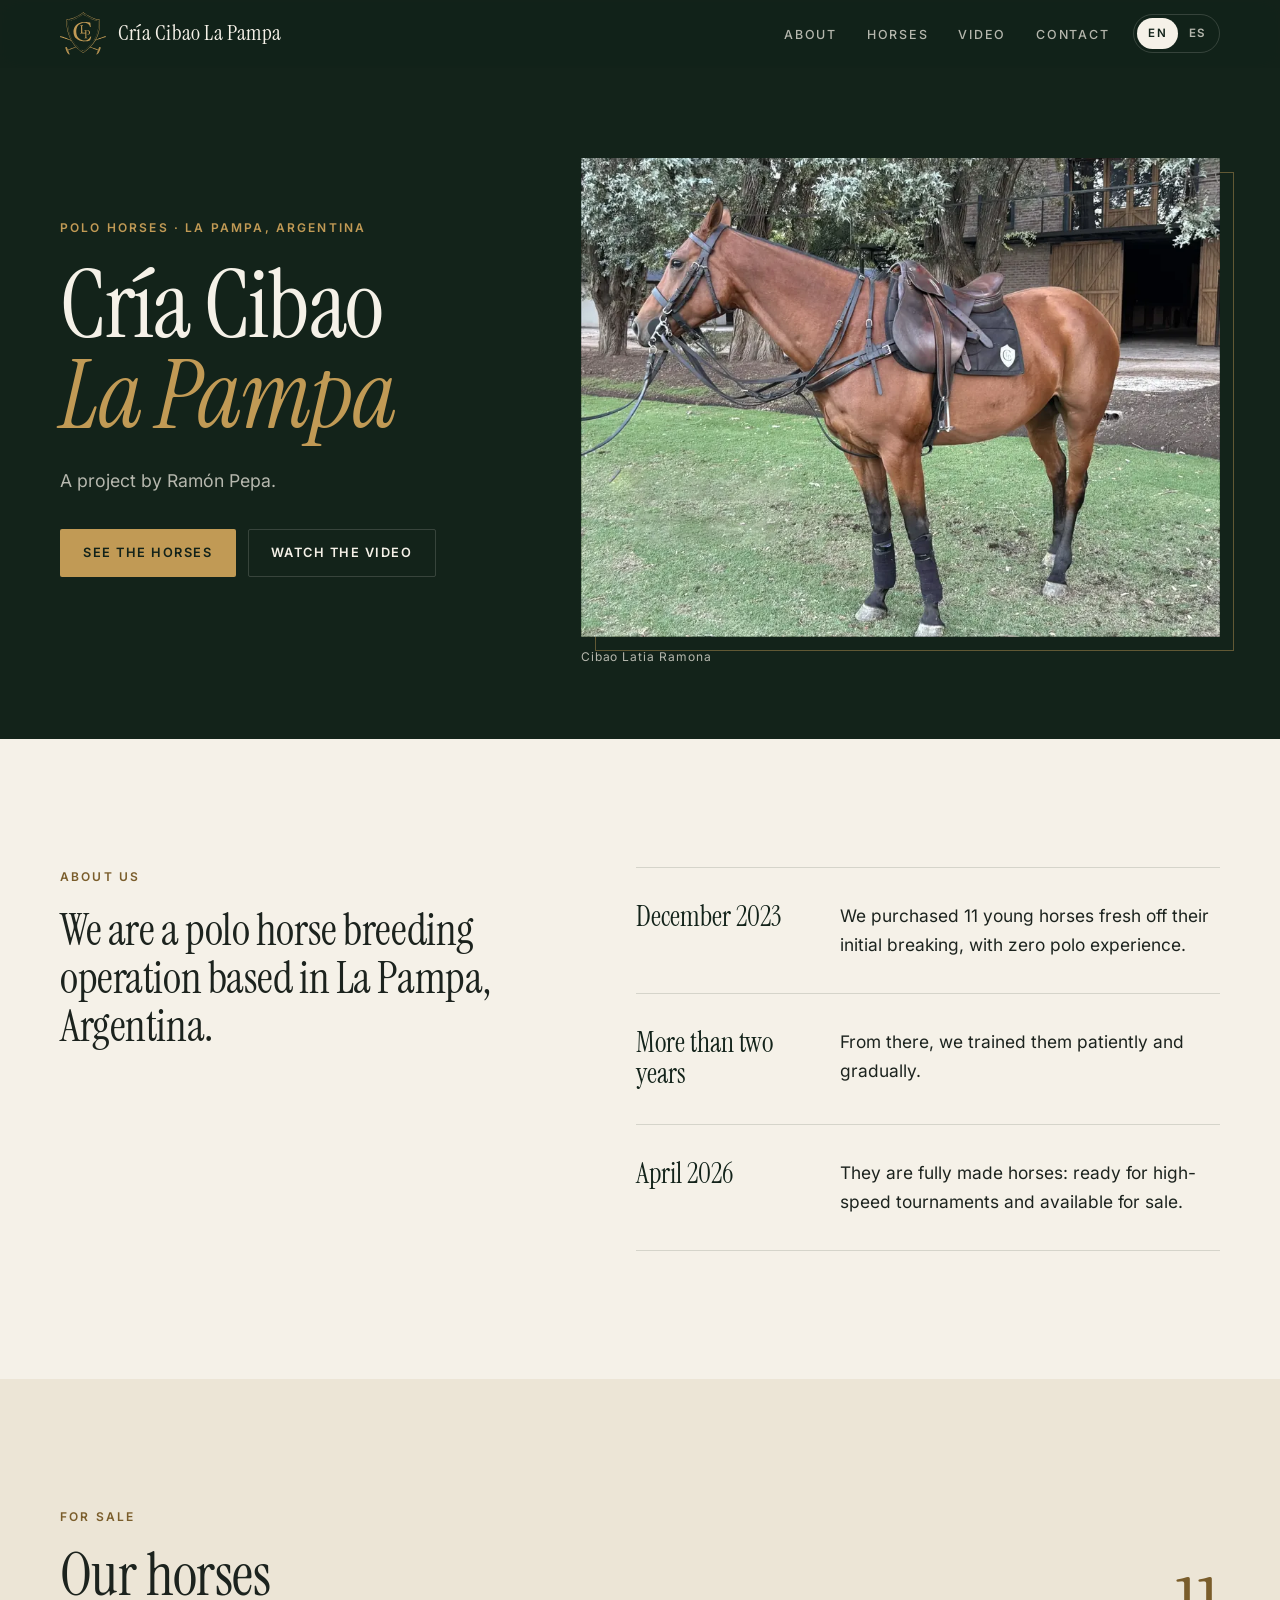
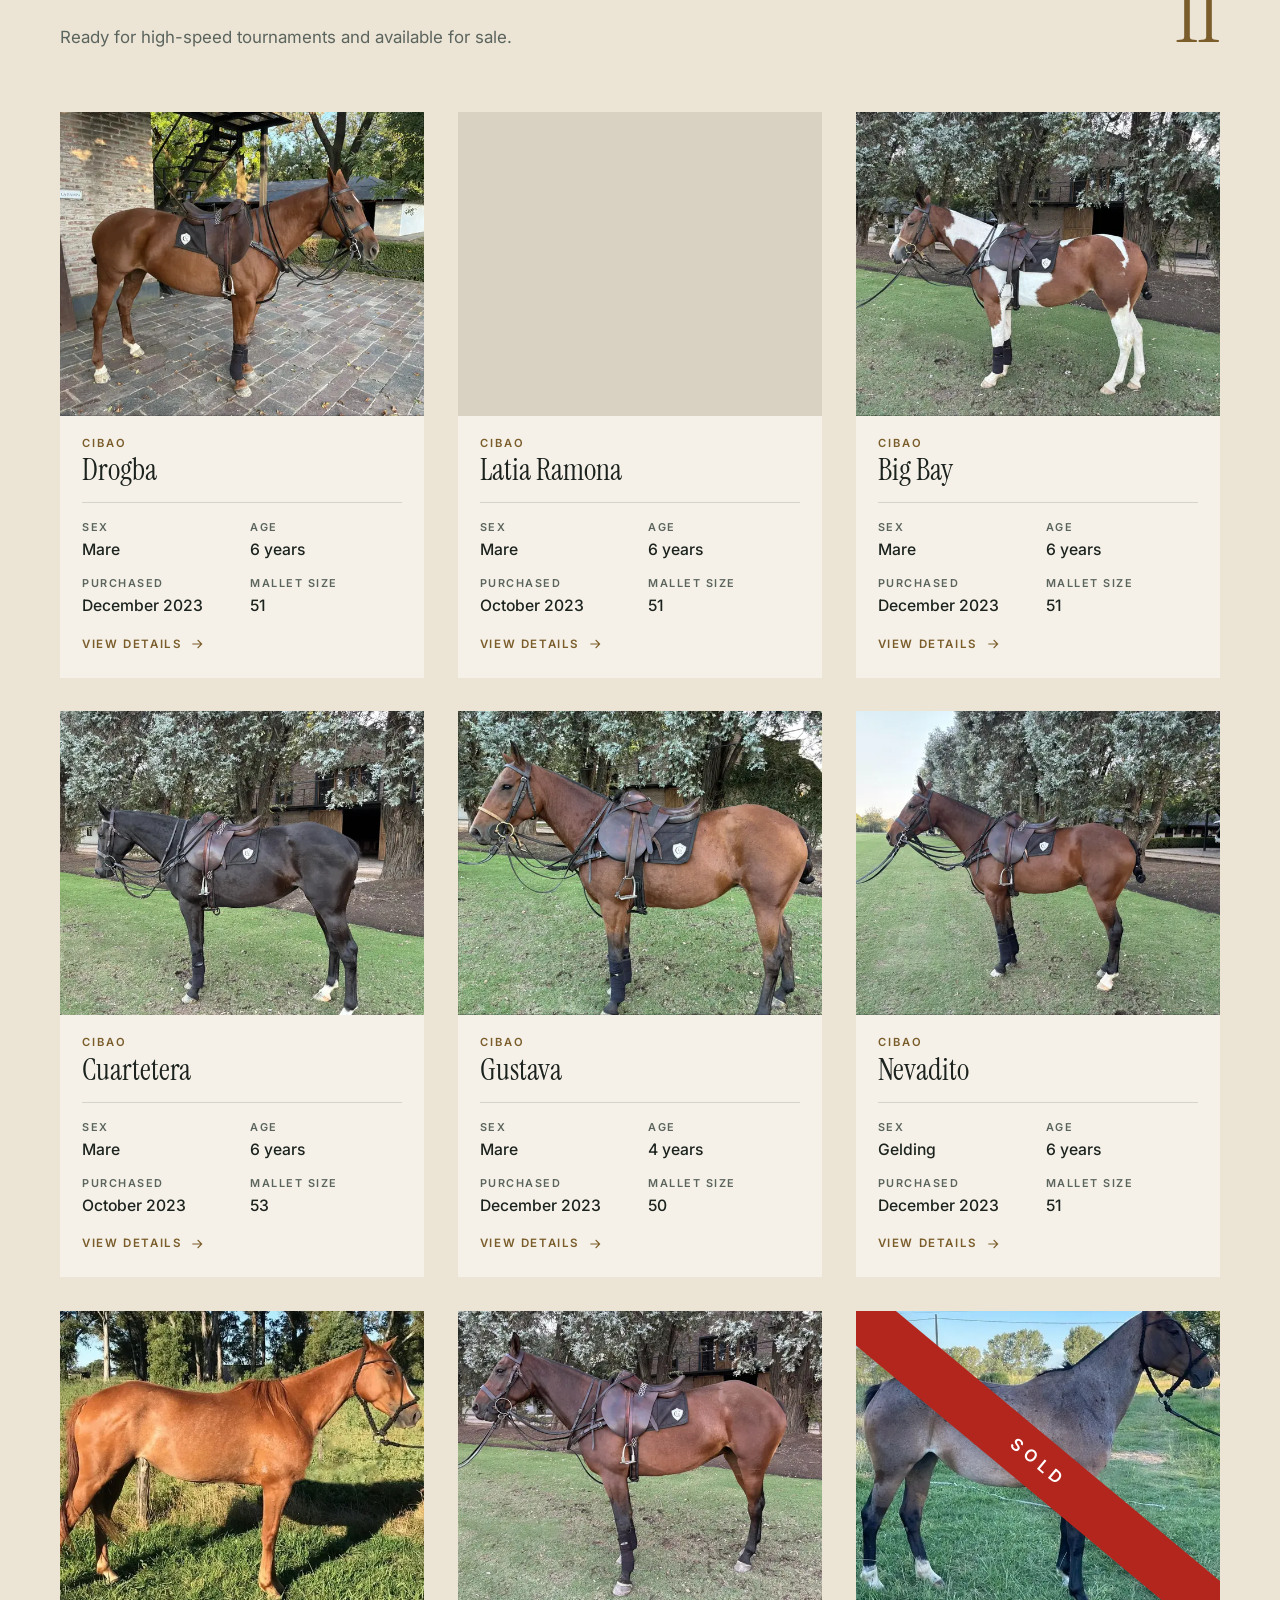
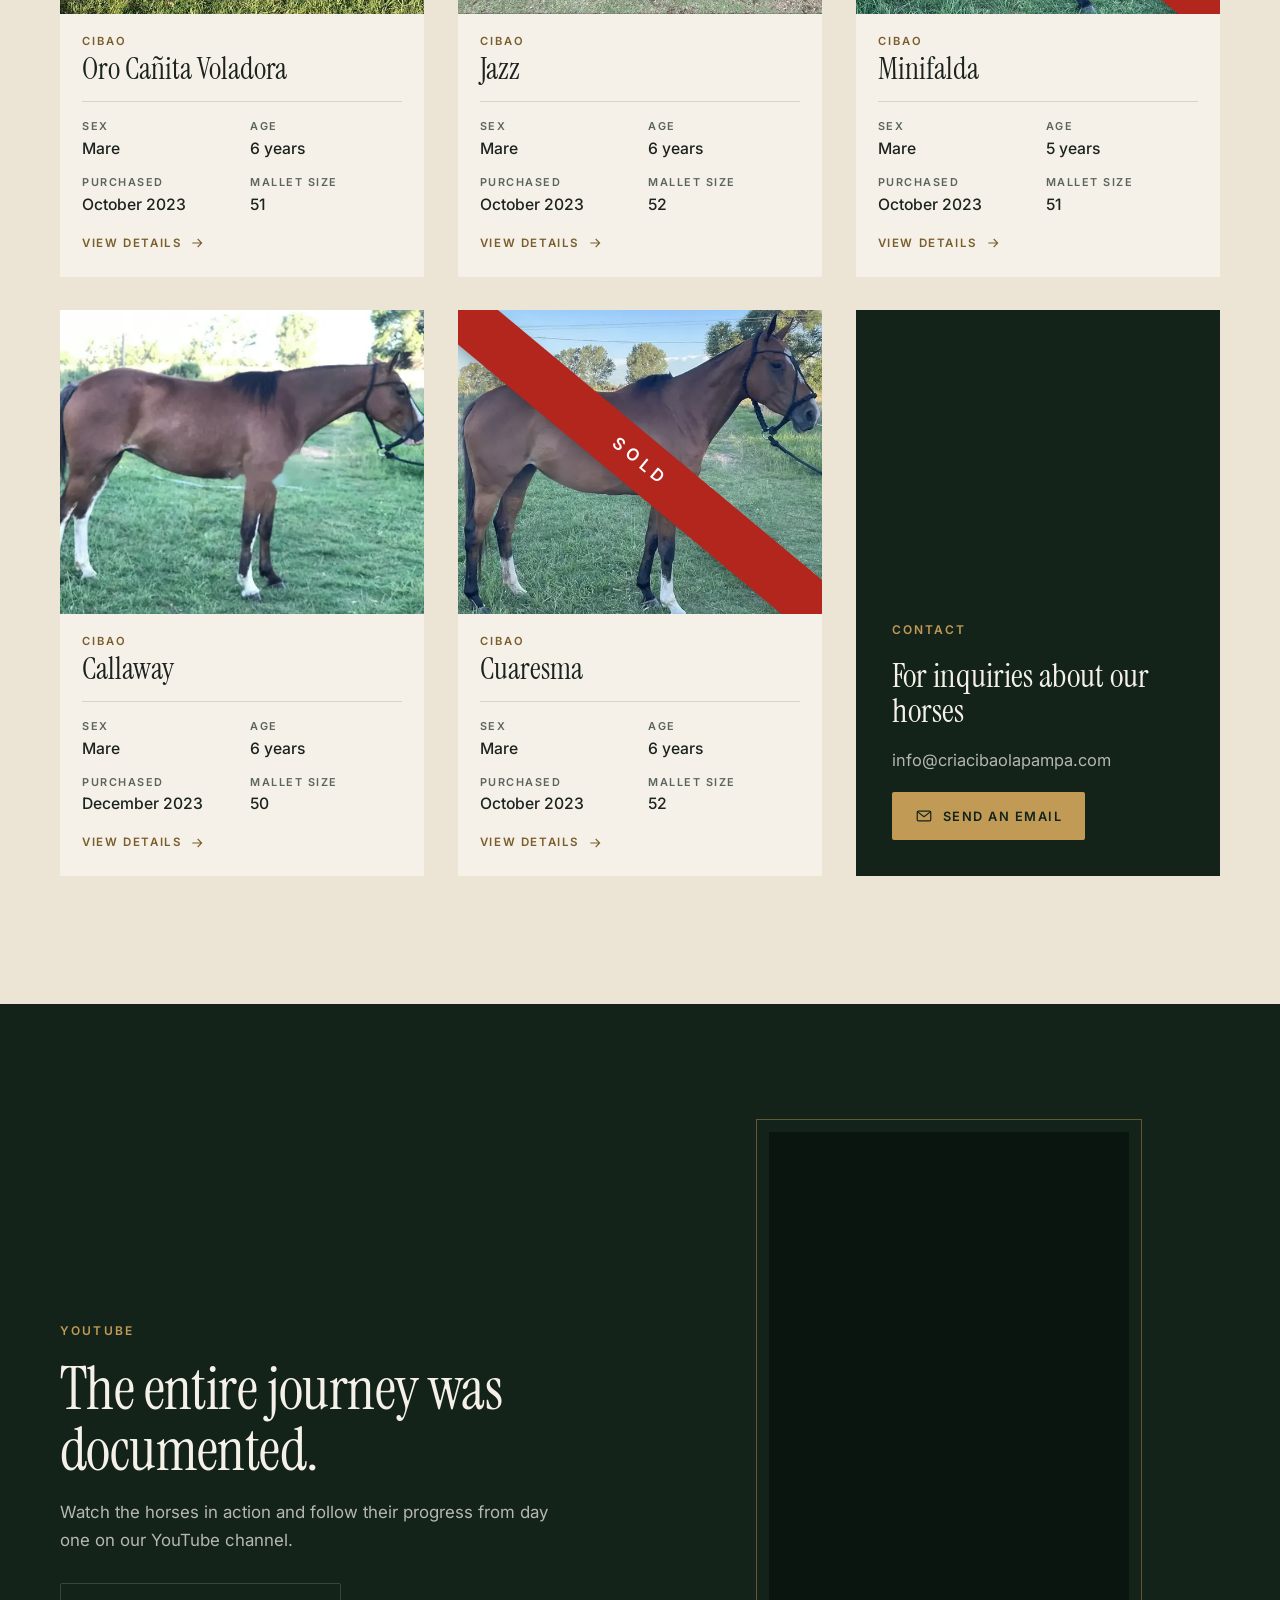
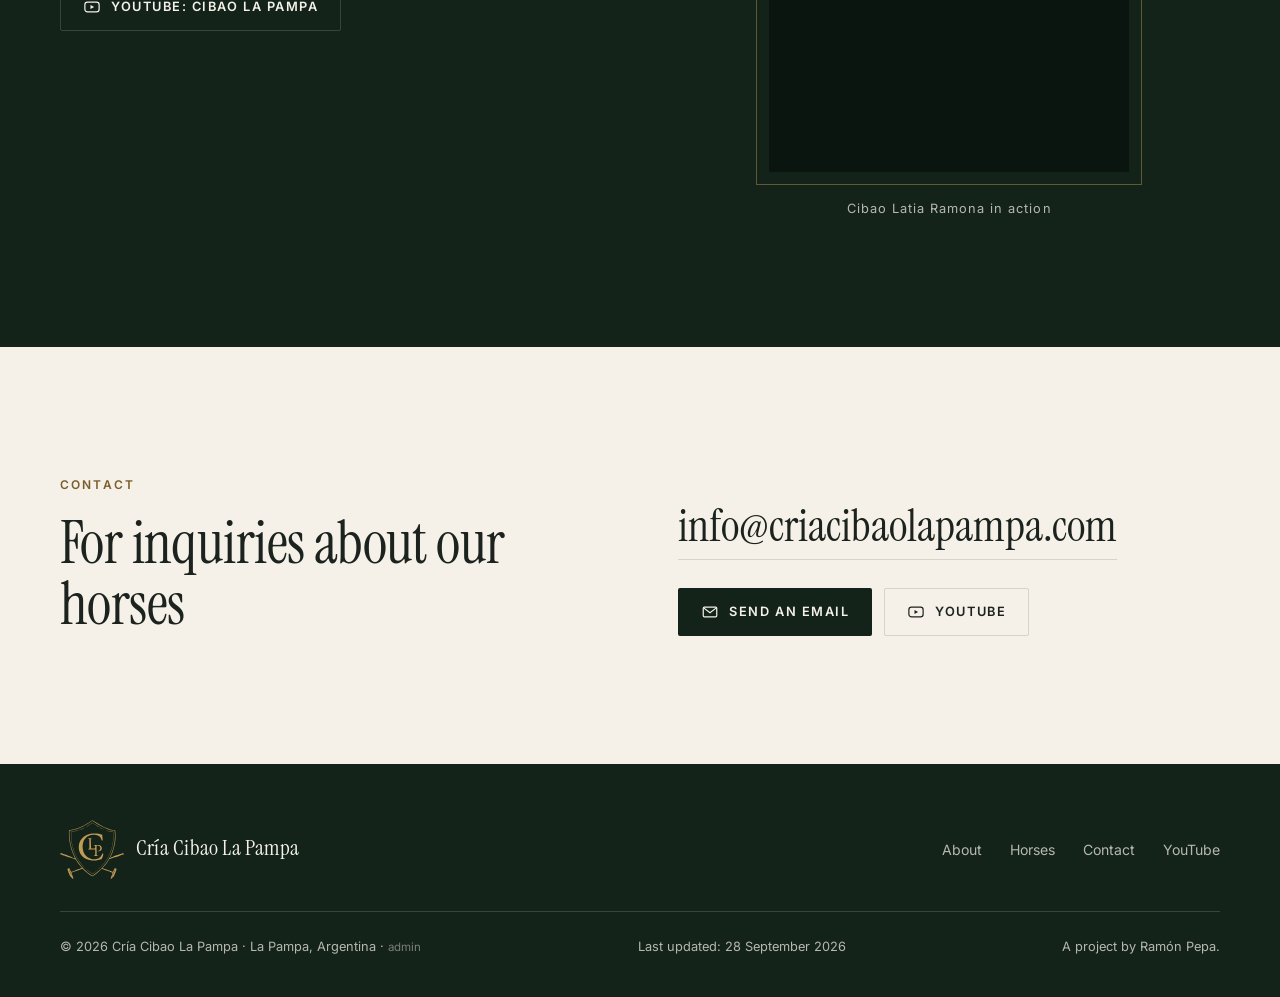
==== commit 87cd982a: "Feature the Cibao Latia Ramona video on the site The YouTube section now plays the "Cibao Latia Ramo" ====
--- a/index.html
+++ b/index.html
@@ -345,34 +345,29 @@
 
     <!-- VIDEO -->
     <section class="section section-dark on-dark" id="video">
-      <div class="container">
-        <div class="section-head video-head reveal">
+      <div class="container video-grid">
+        <div class="section-head video-copy reveal">
           <p class="eyebrow">YouTube</p>
           <h2><span lang="en">The entire journey was documented.</span><span lang="es">Todo el proceso quedó registrado.</span></h2>
           <p>
             <span lang="en">Watch the horses in action and follow their progress from day one on our YouTube channel.</span>
             <span lang="es">Podés ver a los caballos en acción y su evolución desde el primer día en nuestro canal de YouTube.</span>
           </p>
-        </div>
-
-        <!-- To feature a video, paste its YouTube ID into data-youtube-id (the part after v= in the link). -->
-        <div class="video-frame reveal" id="video-frame" data-youtube-id="">
-          <a class="video-poster" href="https://www.youtube.com/@cibao_la_pampa" target="_blank" rel="noopener">
-            <img src="assets/img/video-poster-960.webp" srcset="assets/img/video-poster-960.webp 960w, assets/img/video-poster-1600.webp 1600w" sizes="(max-width: 1140px) 100vw, 1100px" width="1600" height="900" loading="lazy" decoding="async" alt="">
-            <span class="video-play">
-              <span class="video-play-icon"><svg viewBox="0 0 24 24" fill="currentColor" aria-hidden="true"><path d="M6 4.5v15l13-7.5z"/></svg></span>
-              <span class="video-play-label" data-when="channel"><span lang="en">Watch on YouTube</span><span lang="es">Ver en YouTube</span></span>
-              <span class="video-play-label" data-when="video" hidden><span lang="en">Play video</span><span lang="es">Ver video</span></span>
-            </span>
-          </a>
-        </div>
-
-        <div class="video-foot reveal">
-          <a class="btn btn-ghost" href="https://www.youtube.com/@cibao_la_pampa" target="_blank" rel="noopener">
-            <svg viewBox="0 0 24 24" fill="none" stroke="currentColor" stroke-width="1.6" aria-hidden="true"><rect x="2.5" y="5.5" width="19" height="13" rx="3.5"/><path d="M10 9.2v5.6l4.8-2.8z" fill="currentColor" stroke="none"/></svg>
-            YouTube: Cibao La Pampa
-          </a>
-        </div>
+          <div>
+            <a class="btn btn-ghost" href="https://www.youtube.com/@cibao_la_pampa" target="_blank" rel="noopener">
+              <svg viewBox="0 0 24 24" fill="none" stroke="currentColor" stroke-width="1.6" aria-hidden="true"><rect x="2.5" y="5.5" width="19" height="13" rx="3.5"/><path d="M10 9.2v5.6l4.8-2.8z" fill="currentColor" stroke="none"/></svg>
+              YouTube: Cibao La Pampa
+            </a>
+          </div>
+        </div>
+
+        <!-- Featured video: to change it, replace the ID after /embed/ (from the YouTube or Shorts link). -->
+        <figure class="video-short reveal">
+          <div class="video-frame">
+            <iframe src="https://www.youtube-nocookie.com/embed/ZL59g77Z4ig?rel=0&amp;playsinline=1" title="Cibao Latia Ramona · YouTube" loading="lazy" allow="accelerometer; autoplay; clipboard-write; encrypted-media; gyroscope; picture-in-picture; web-share" referrerpolicy="strict-origin-when-cross-origin" allowfullscreen></iframe>
+          </div>
+          <figcaption>Cibao Latia Ramona <span lang="en">in action</span><span lang="es">en acción</span></figcaption>
+        </figure>
       </div>
     </section>
 
--- a/assets/css/site.css
+++ b/assets/css/site.css
@@ -690,73 +690,42 @@
 
 /* ---------- Video ---------- */
 
-.video-head { text-align: center; margin-inline: auto; justify-items: center; }
-.video-head p:not(.eyebrow) { max-width: 52ch; }
-
+.video-grid {
+  display: grid;
+  grid-template-columns: minmax(0, 1fr) minmax(0, 1fr);
+  gap: clamp(40px, 6vw, 96px);
+  align-items: center;
+}
+.video-copy { margin-bottom: 0; }
+.video-copy p:not(.eyebrow) { max-width: 46ch; }
+.video-copy .btn { margin-top: 10px; }
+
+.video-short { width: min(360px, 100%); justify-self: center; }
 .video-frame {
   position: relative;
-  aspect-ratio: 16 / 9;
-  max-width: 1100px;
-  margin-inline: auto;
+  aspect-ratio: 9 / 16;
   background: #0b150f;
-  overflow: hidden;
-}
-.video-frame iframe,
-.video-frame .video-poster {
+  outline: 1px solid rgba(193, 154, 85, 0.45);
+  outline-offset: 12px;
+}
+.video-frame iframe {
   position: absolute;
   inset: 0;
   width: 100%;
   height: 100%;
   border: 0;
 }
-.video-poster {
-  display: block;
-  padding: 0;
-  cursor: pointer;
-  background: none;
-  text-decoration: none;
-  color: var(--cream);
-}
-.video-poster img {
-  width: 100%;
-  height: 100%;
-  object-fit: cover;
-  transition: transform 0.8s var(--ease), filter 0.4s;
-  filter: brightness(0.72);
-}
-.video-poster:hover img { transform: scale(1.02); filter: brightness(0.62); }
-.video-play {
-  position: absolute;
-  inset: 0;
-  display: grid;
-  place-content: center;
-  justify-items: center;
-  gap: 18px;
+.video-short figcaption {
+  margin-top: 26px;
   text-align: center;
-}
-.video-play-icon {
-  display: grid;
-  place-items: center;
-  width: clamp(68px, 9vw, 96px);
-  height: clamp(68px, 9vw, 96px);
-  border-radius: 50%;
-  background: var(--cream);
-  color: var(--ink);
-  transition: transform 0.3s var(--ease), background-color 0.3s;
-}
-.video-play-icon svg { width: 30%; height: 30%; margin-left: 6%; }
-.video-poster:hover .video-play-icon { transform: scale(1.06); background: var(--brass); }
-.video-play-label {
-  font-size: 0.78rem;
-  font-weight: 600;
-  letter-spacing: 0.16em;
-  text-transform: uppercase;
-  text-shadow: 0 1px 12px rgba(0, 0, 0, 0.5);
-}
-.video-foot {
-  display: flex;
-  justify-content: center;
-  margin-top: 36px;
+  font-size: 0.8rem;
+  letter-spacing: 0.08em;
+  color: var(--cream-muted);
+}
+
+@media (max-width: 860px) {
+  .video-grid { grid-template-columns: 1fr; }
+  .video-short { width: min(320px, calc(100% - 28px)); }
 }
 
 /* ---------- Contact ---------- */
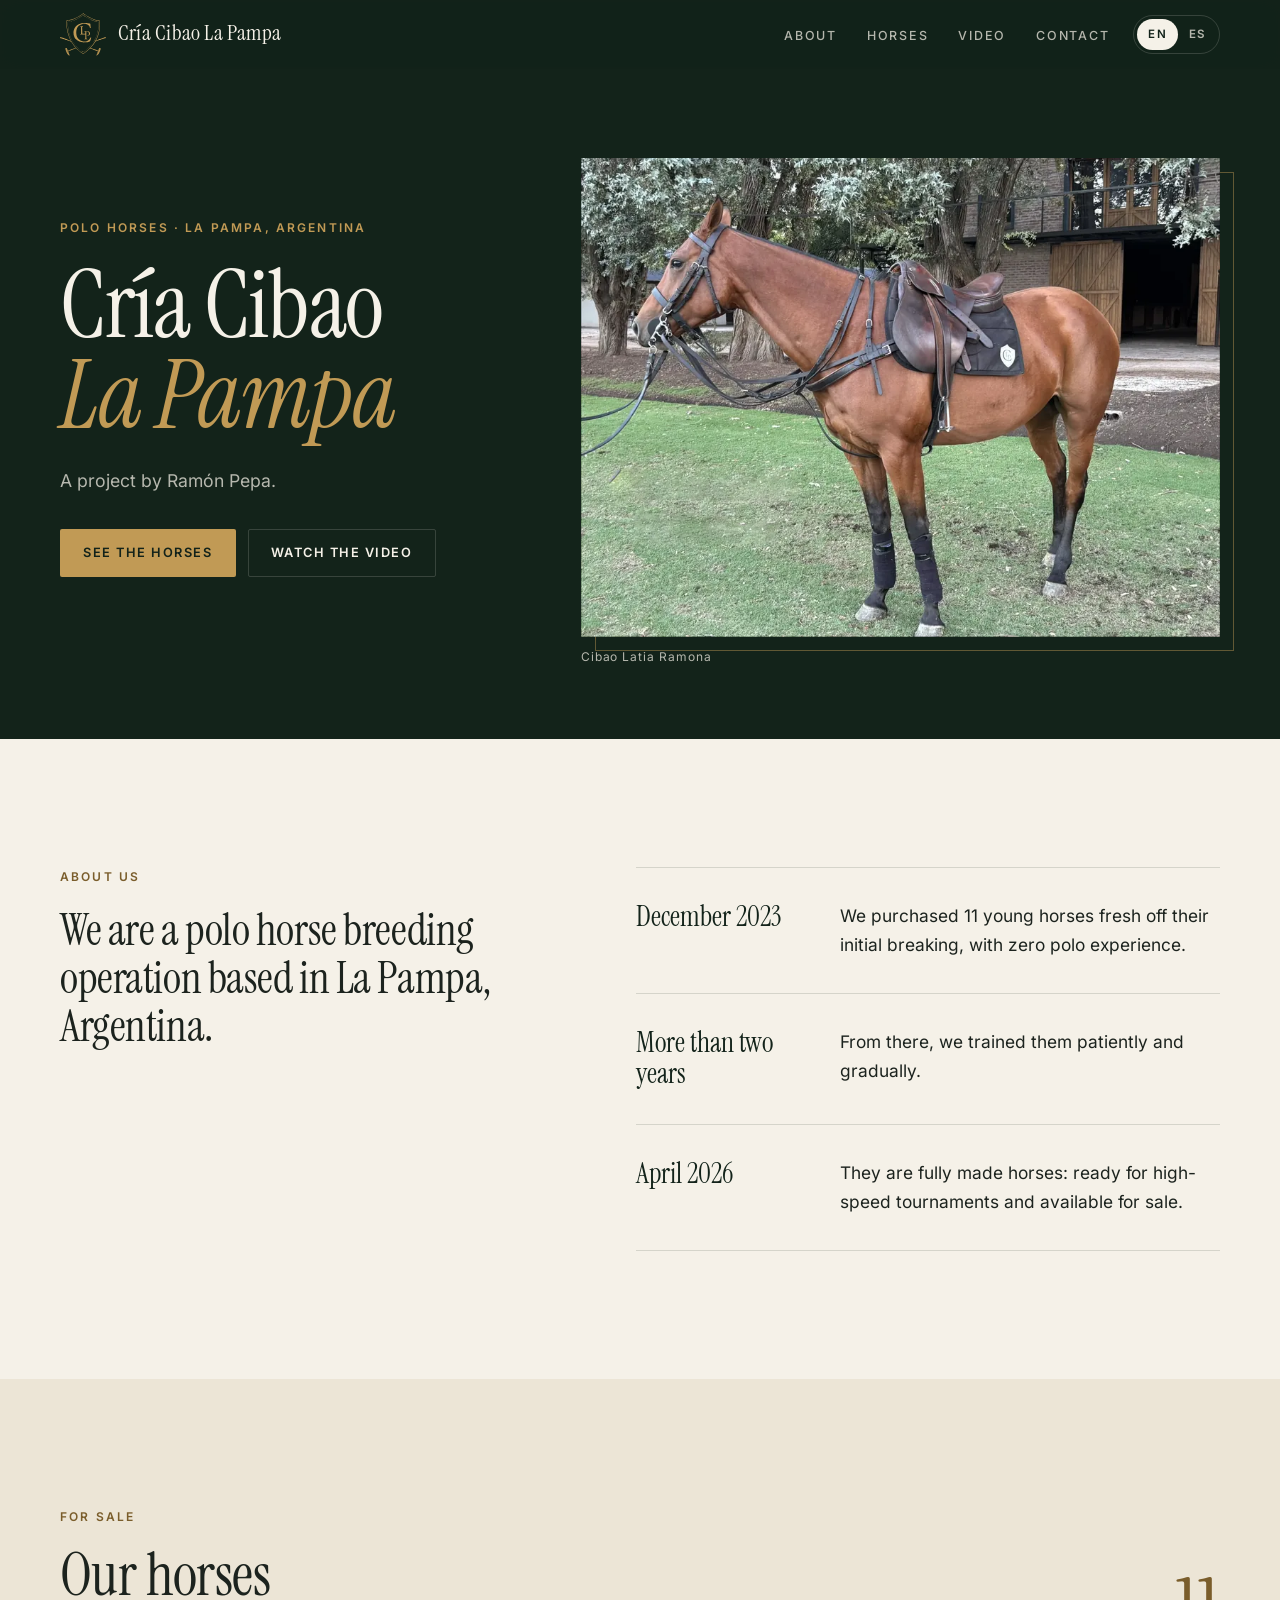
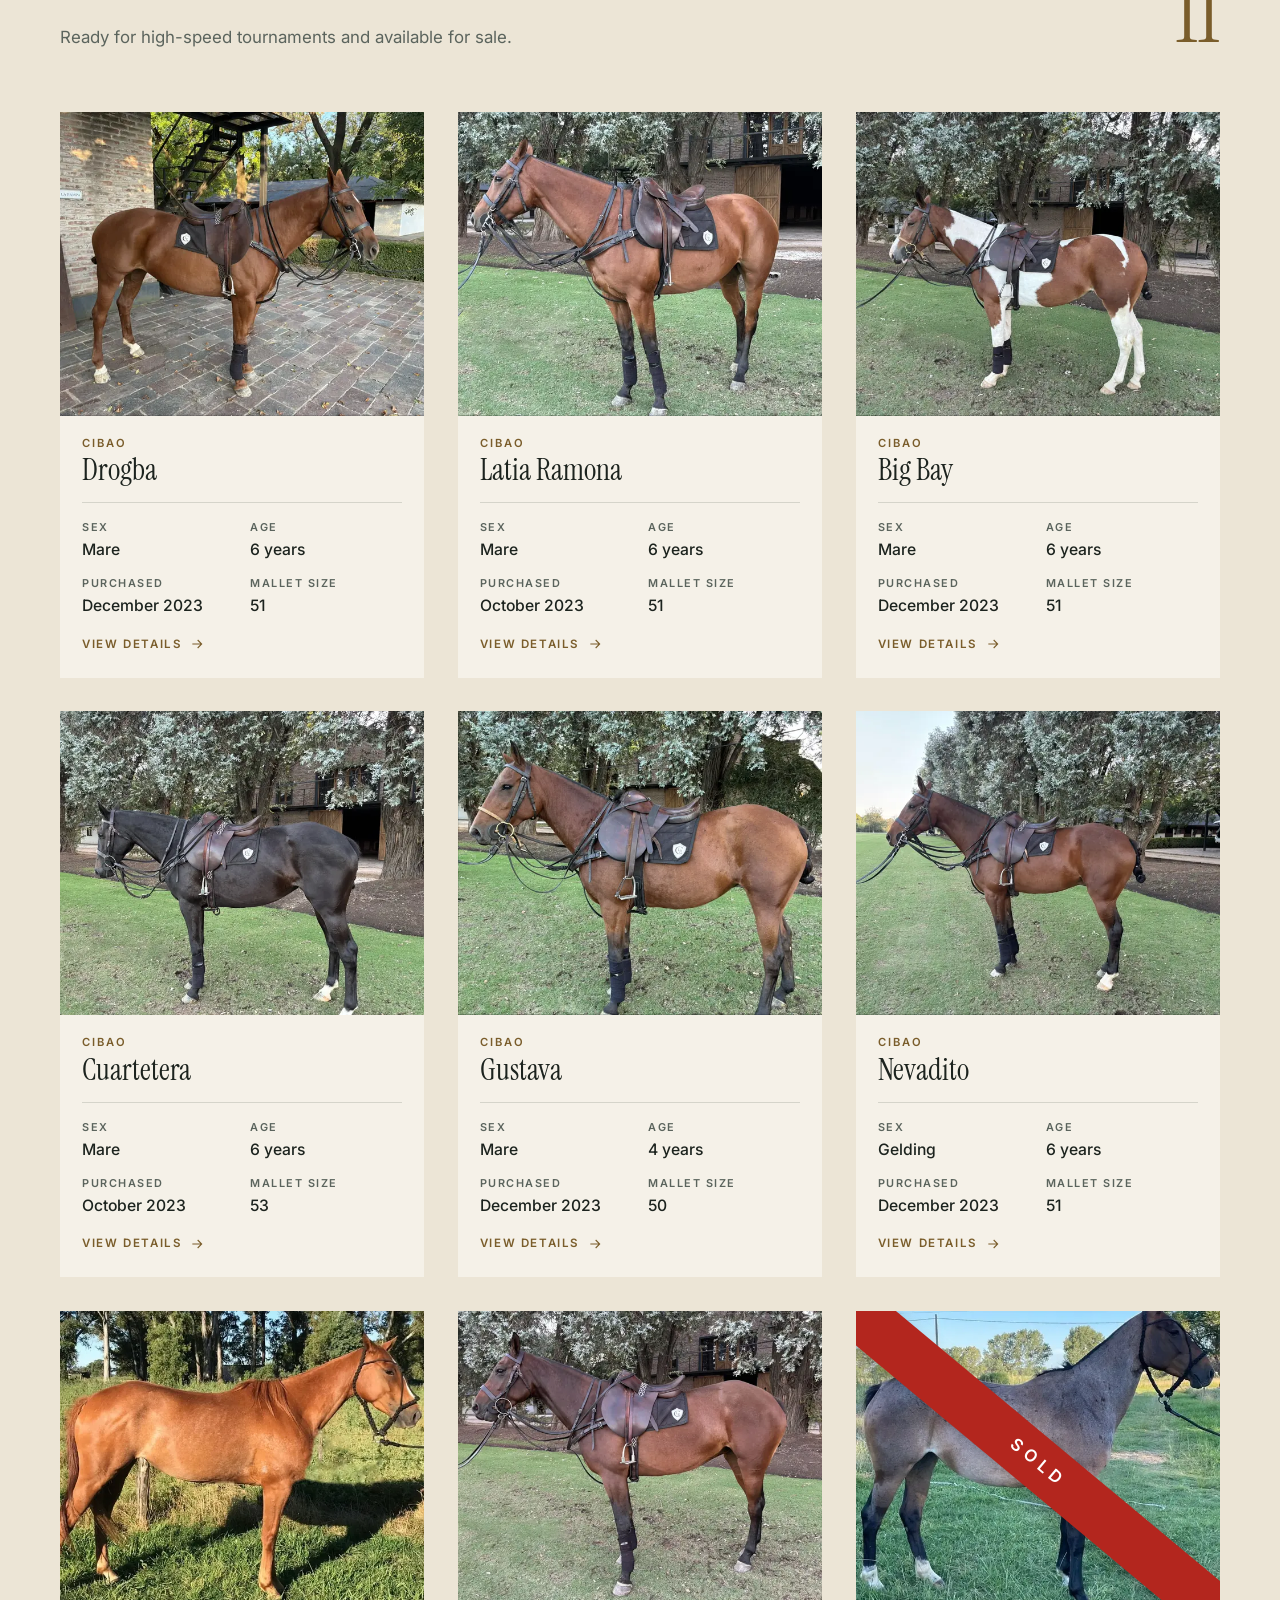
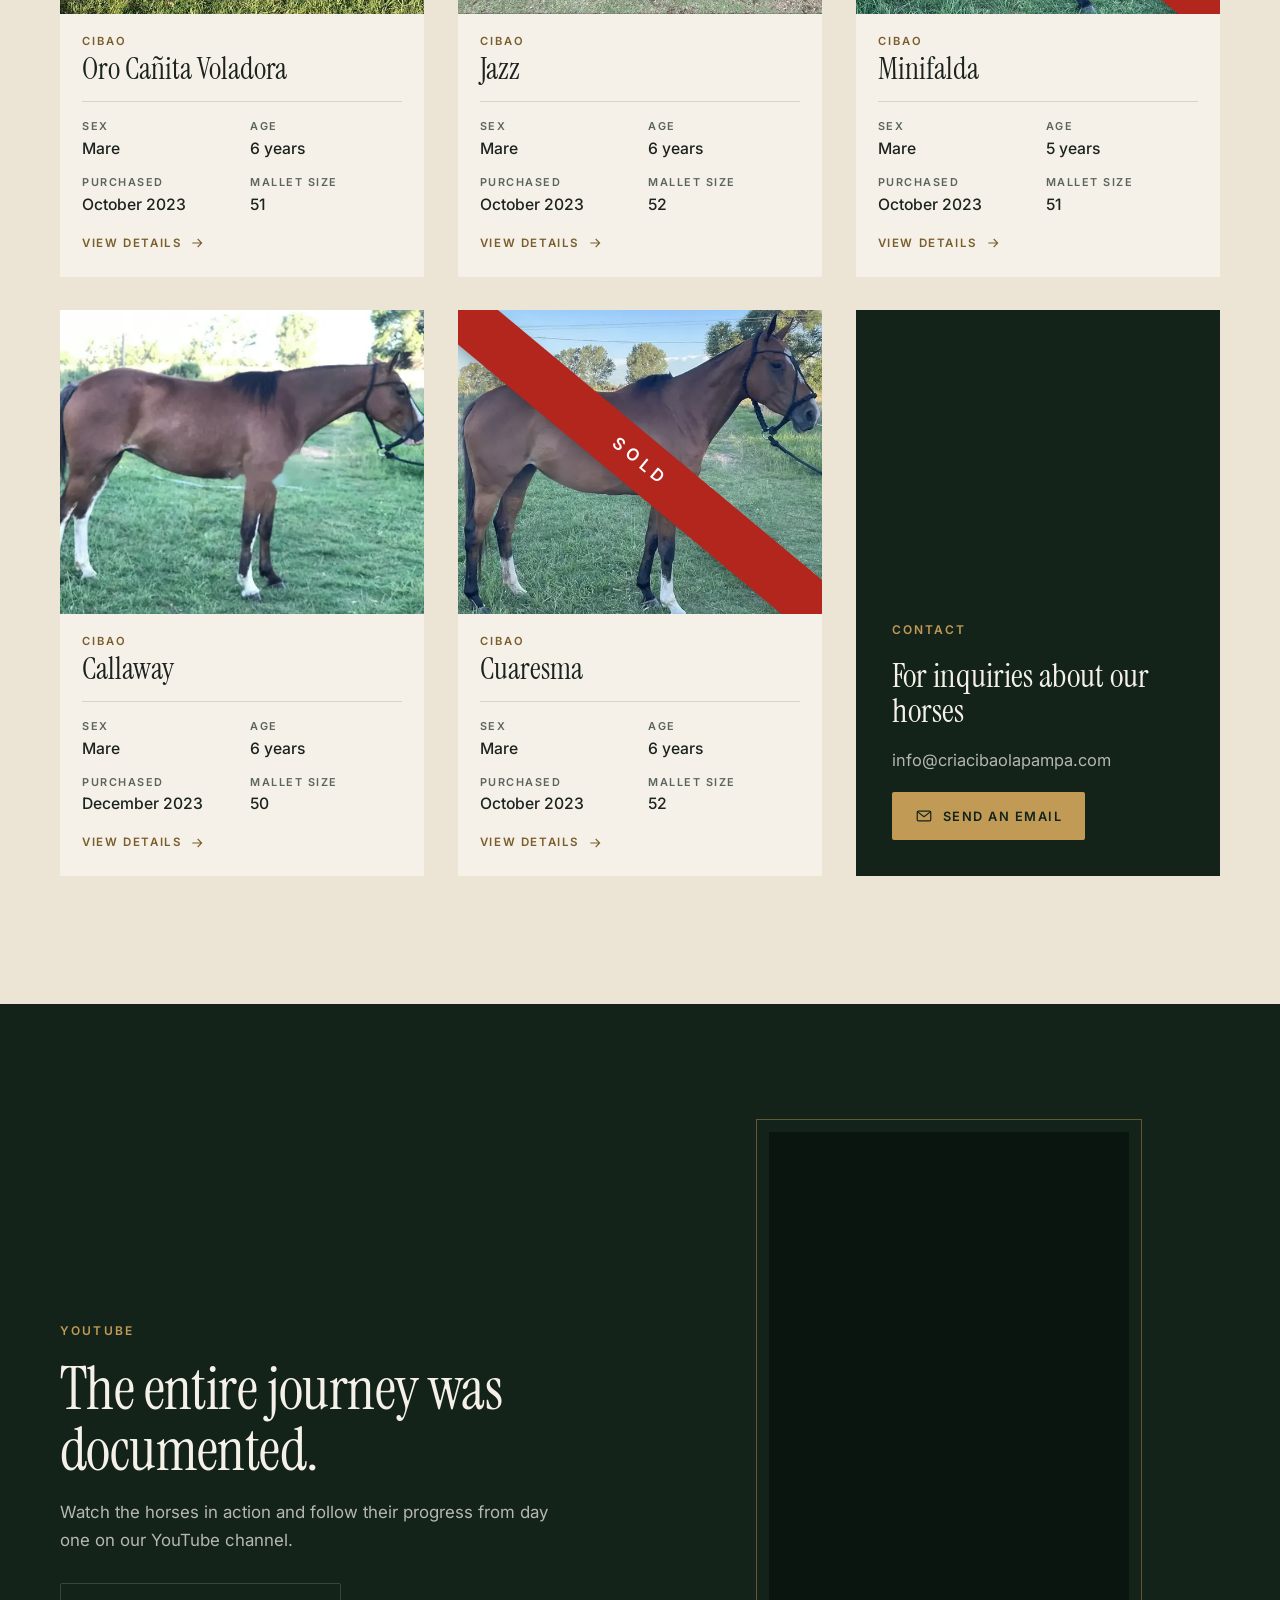
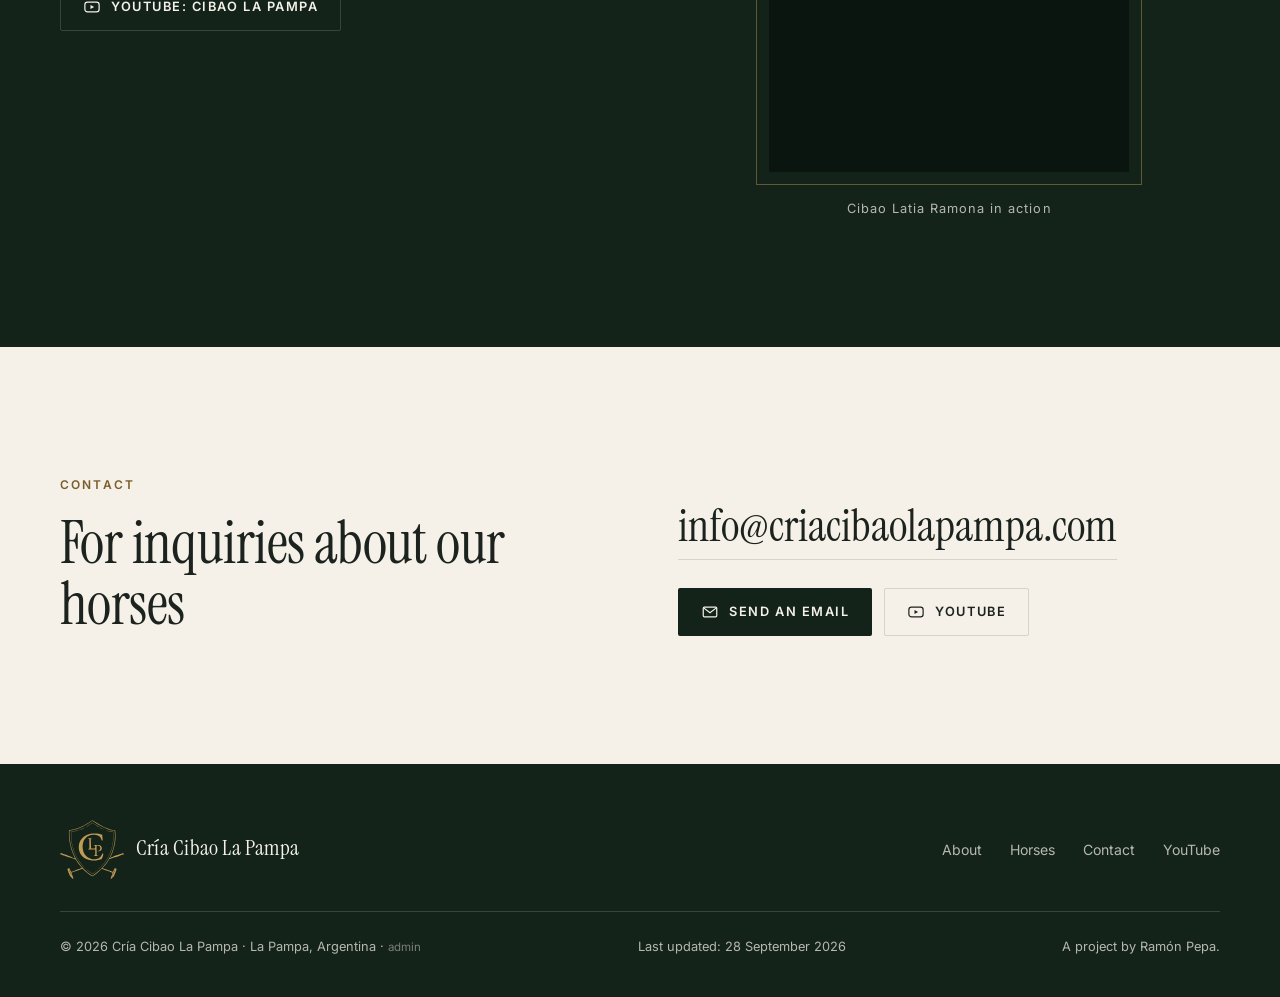
==== commit f293ee4a: "Admin: add horses with a photo, announcement bar, views and enquiries - Add a horse from the admin p" ====
--- a/index.html
+++ b/index.html
@@ -65,6 +65,8 @@
   <a class="skip-link" href="#main"><span lang="en">Skip to content</span><span lang="es">Ir al contenido</span></a>
 
   <header class="site-header" id="site-header">
+    <!-- Announcement: text is set on the admin page; hidden when empty -->
+    <div class="announce" id="announce" role="note" hidden><p></p></div>
     <div class="container header-inner">
       <a class="brand" href="#top" aria-label="Cría Cibao La Pampa">
         <span class="brand-mark" aria-hidden="true"></span>
--- a/assets/css/site.css
+++ b/assets/css/site.css
@@ -53,7 +53,7 @@
 
 html {
   scroll-behavior: smooth;
-  scroll-padding-top: calc(var(--header-h) + 8px);
+  scroll-padding-top: calc(var(--header-h) + var(--announce-h, 0px) + 8px);
   -webkit-text-size-adjust: 100%;
 }
 
@@ -149,7 +149,6 @@
   position: fixed;
   inset: 0 0 auto 0;
   z-index: 100;
-  height: var(--header-h);
   color: var(--cream);
   background: rgba(19, 35, 26, 0.94);
   backdrop-filter: saturate(140%) blur(10px);
@@ -160,7 +159,7 @@
 .site-header.is-scrolled { border-bottom-color: var(--line-dark); }
 
 .header-inner {
-  height: 100%;
+  height: var(--header-h);
   display: flex;
   align-items: center;
   gap: 24px;
@@ -258,7 +257,7 @@
   .brand-name { font-size: 1.2rem; }
   .site-nav {
     position: fixed;
-    inset: var(--header-h) 0 auto 0;
+    inset: calc(var(--header-h) + var(--announce-h, 0px)) 0 auto 0;
     background: var(--ink);
     border-top: 1px solid var(--line-dark);
     padding: 12px var(--gutter) 28px;
@@ -290,12 +289,25 @@
   .site-header .brand-mark { display: none; }
 }
 
+/* Announcement bar (admin page); only shown when it has text */
+.announce {
+  background: var(--brass);
+  color: var(--ink);
+  text-align: center;
+  font-size: 0.85rem;
+  font-weight: 600;
+  line-height: 1.35;
+  padding: 9px var(--gutter);
+}
+.announce[hidden] { display: none; }
+.announce p { max-width: var(--max); margin-inline: auto; overflow-wrap: anywhere; }
+
 /* ---------- Hero ---------- */
 
 .hero {
   background: var(--ink);
   color: var(--cream);
-  padding-top: calc(var(--header-h) + clamp(40px, 7vw, 96px));
+  padding-top: calc(var(--header-h) + var(--announce-h, 0px) + clamp(40px, 7vw, 96px));
   padding-bottom: clamp(56px, 8vw, 112px);
   position: relative;
   overflow: hidden;
@@ -390,7 +402,7 @@
   gap: clamp(40px, 7vw, 110px);
   align-items: start;
 }
-.about-intro { position: sticky; top: calc(var(--header-h) + 40px); }
+.about-intro { position: sticky; top: calc(var(--header-h) + var(--announce-h, 0px) + 40px); }
 .about-intro .eyebrow { margin-bottom: 20px; }
 .about-intro h2 { font-size: clamp(2rem, 3.4vw, 2.9rem); line-height: 1.1; }
 .signature {
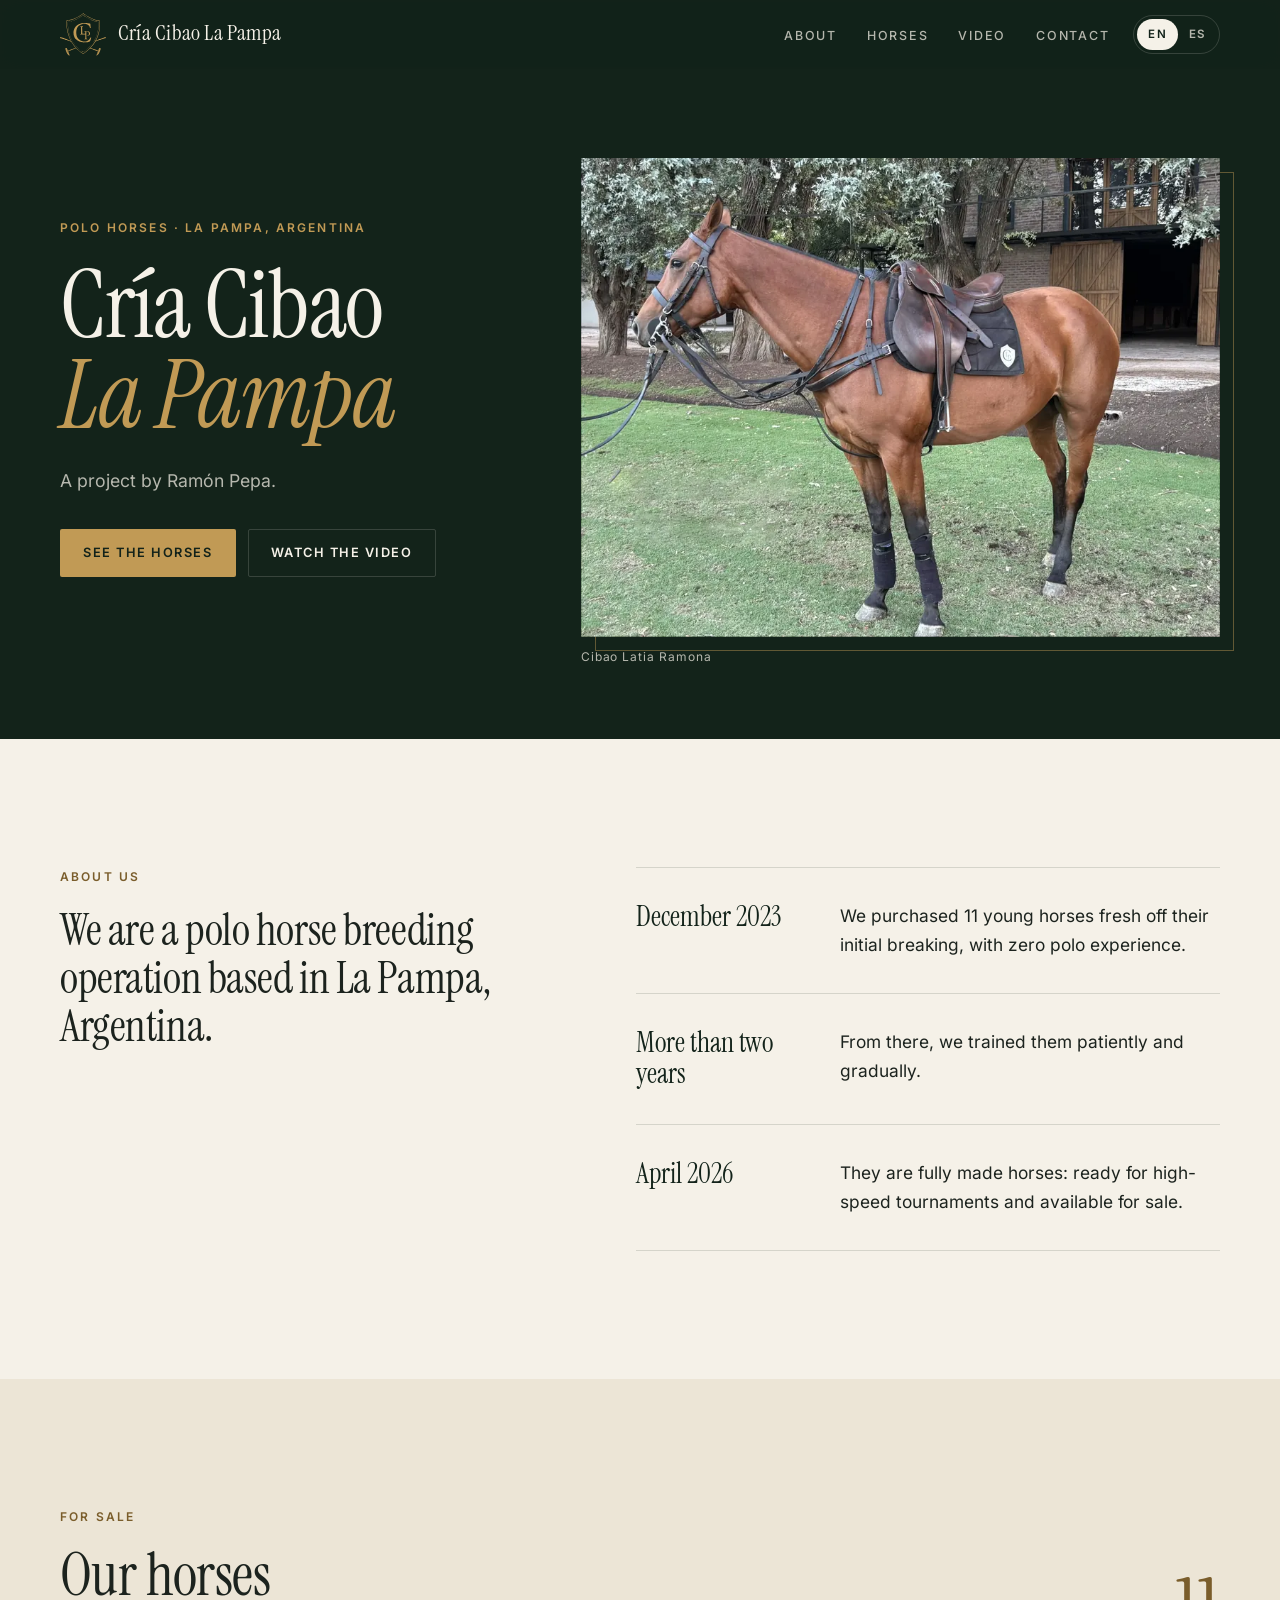
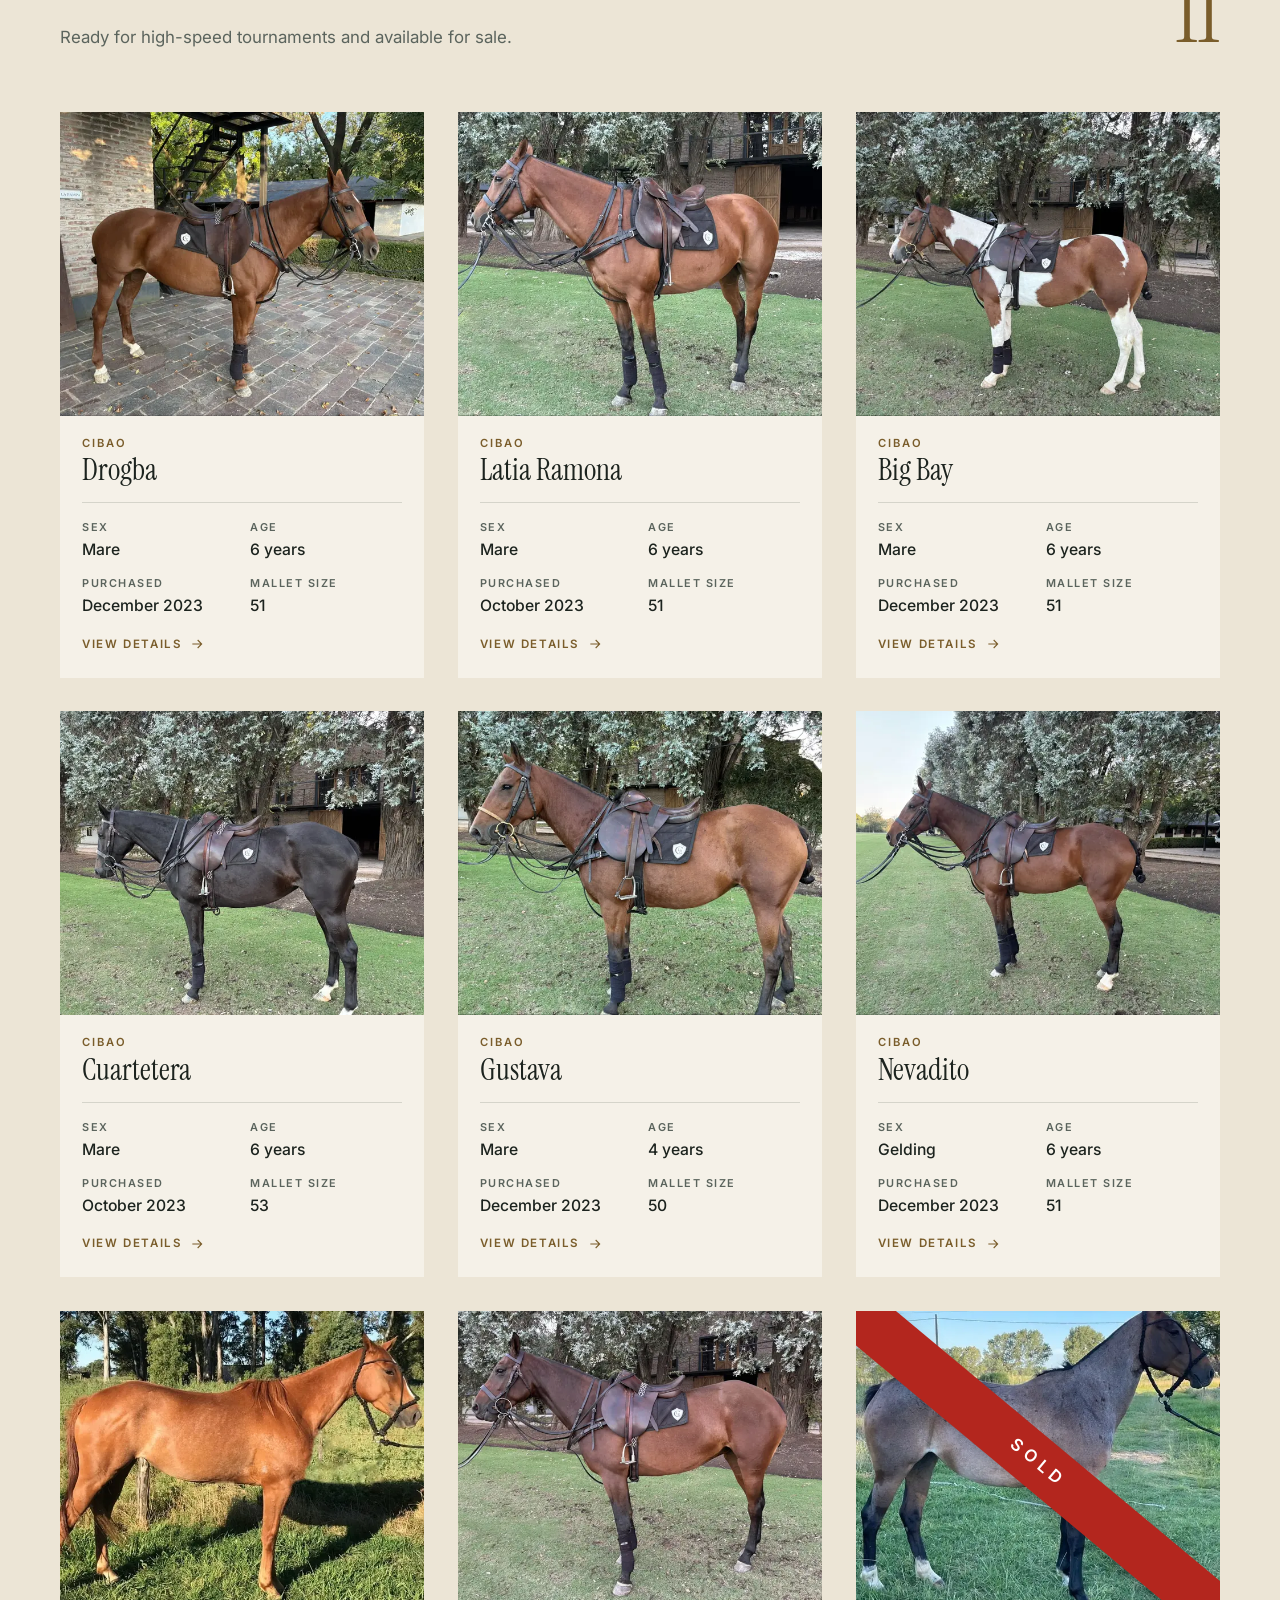
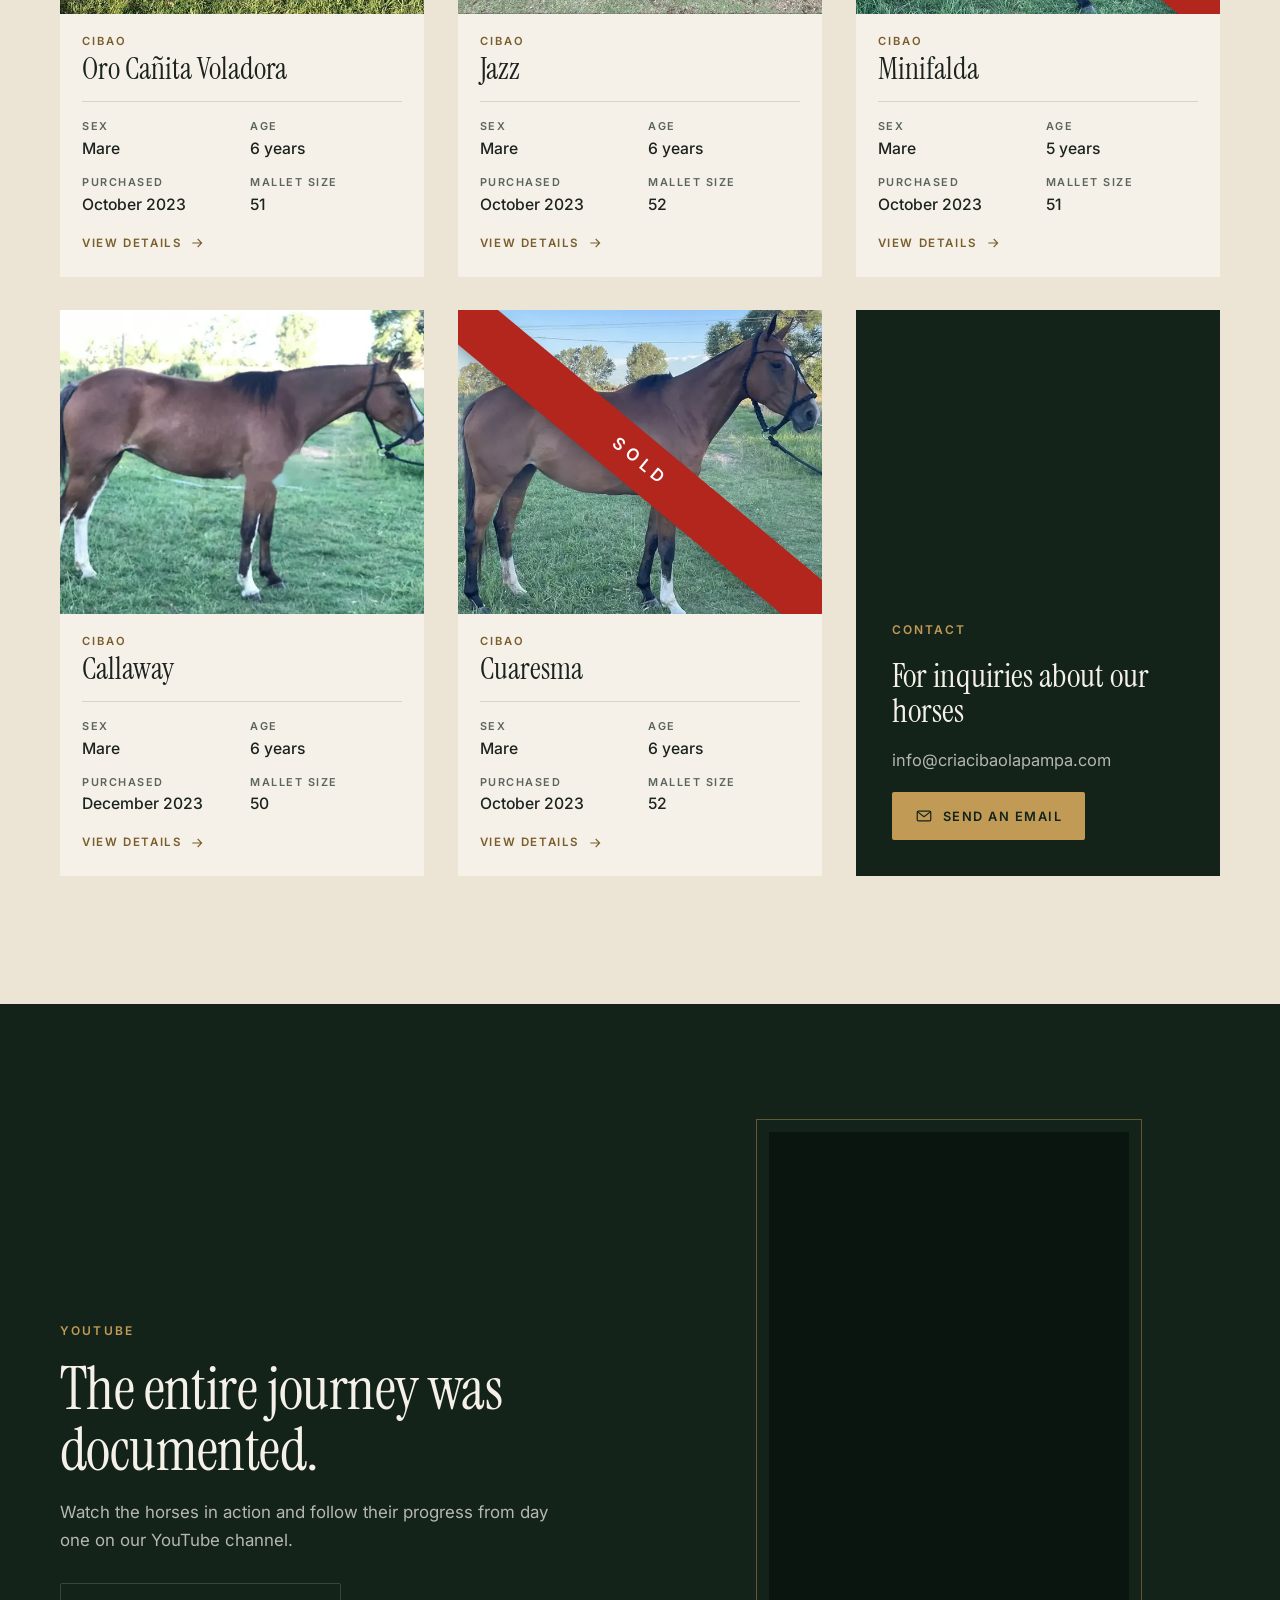
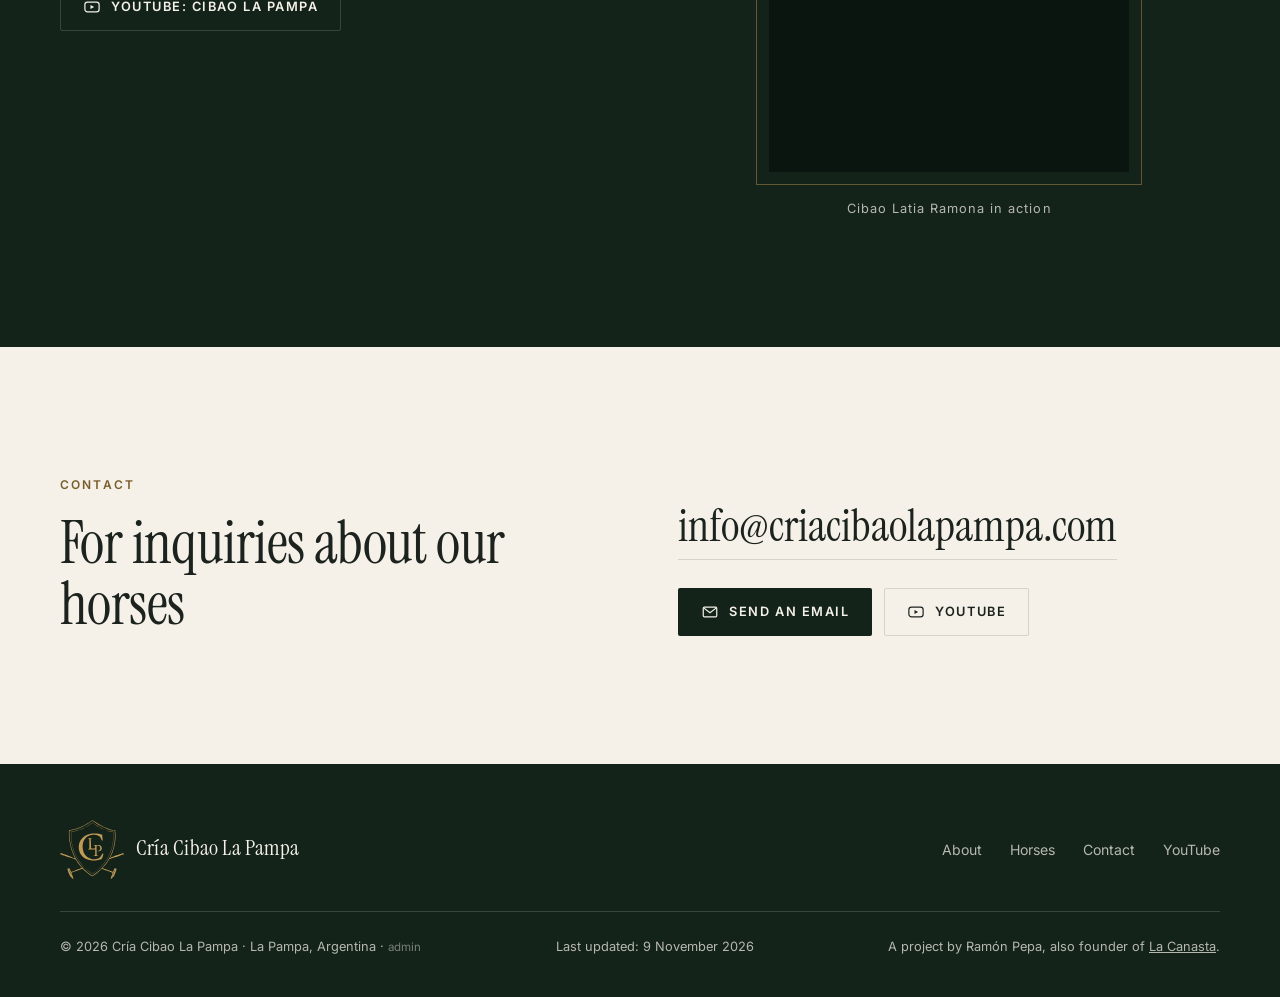
==== commit f50c70eb: "Footer: Ramón Pepa, also founder of La Canasta (link + same person in structured data) Co-Authored-B" ====
--- a/index.html
+++ b/index.html
@@ -54,7 +54,10 @@
     "url": "https://criacibaolapampa.com/",
     "logo": "https://criacibaolapampa.com/assets/img/logo-512.png",
     "description": "Polo horse breeding in La Pampa, Argentina.",
-    "founder": { "@type": "Person", "name": "Ramón Pepa" },
+    "founder": { "@type": "Person", "@id": "https://lacanastaindex.com/ramon-pepa.html#ramon", "name": "Ramón Pepa",
+      "alternateName": "Ramon Pepa", "url": "https://lacanastaindex.com/ramon-pepa.html",
+      "sameAs": ["https://lacanastaindex.com/ramon-pepa.html", "https://orcid.org/0009-0006-0194-3360"],
+      "worksFor": { "@type": "Organization", "name": "La Canasta", "url": "https://lacanastaindex.com/" } },
     "address": { "@type": "PostalAddress", "addressRegion": "La Pampa", "addressCountry": "AR" },
     "email": "info@criacibaolapampa.com",
     "sameAs": ["https://www.youtube.com/@cibao_la_pampa"]
@@ -414,7 +417,7 @@
       <div class="footer-bottom">
         <p>&copy; 2026 Cría Cibao La Pampa · La Pampa, Argentina · <a class="admin-link" href="admin/">admin</a></p>
         <p class="last-updated" id="last-updated" hidden><span lang="en">Last updated</span><span lang="es">Última actualización</span>: <time datetime=""></time></p>
-        <p><span lang="en">A project by Ramón Pepa.</span><span lang="es">Un proyecto de Ramón Pepa.</span></p>
+        <p><span lang="en">A project by Ramón Pepa, also founder of <a href="https://lacanastaindex.com/ramon-pepa.html" rel="me">La Canasta</a>.</span><span lang="es">Un proyecto de Ramón Pepa, también fundador de <a href="https://lacanastaindex.com/ramon-pepa.html" rel="me">La Canasta</a>.</span></p>
       </div>
     </div>
   </footer>
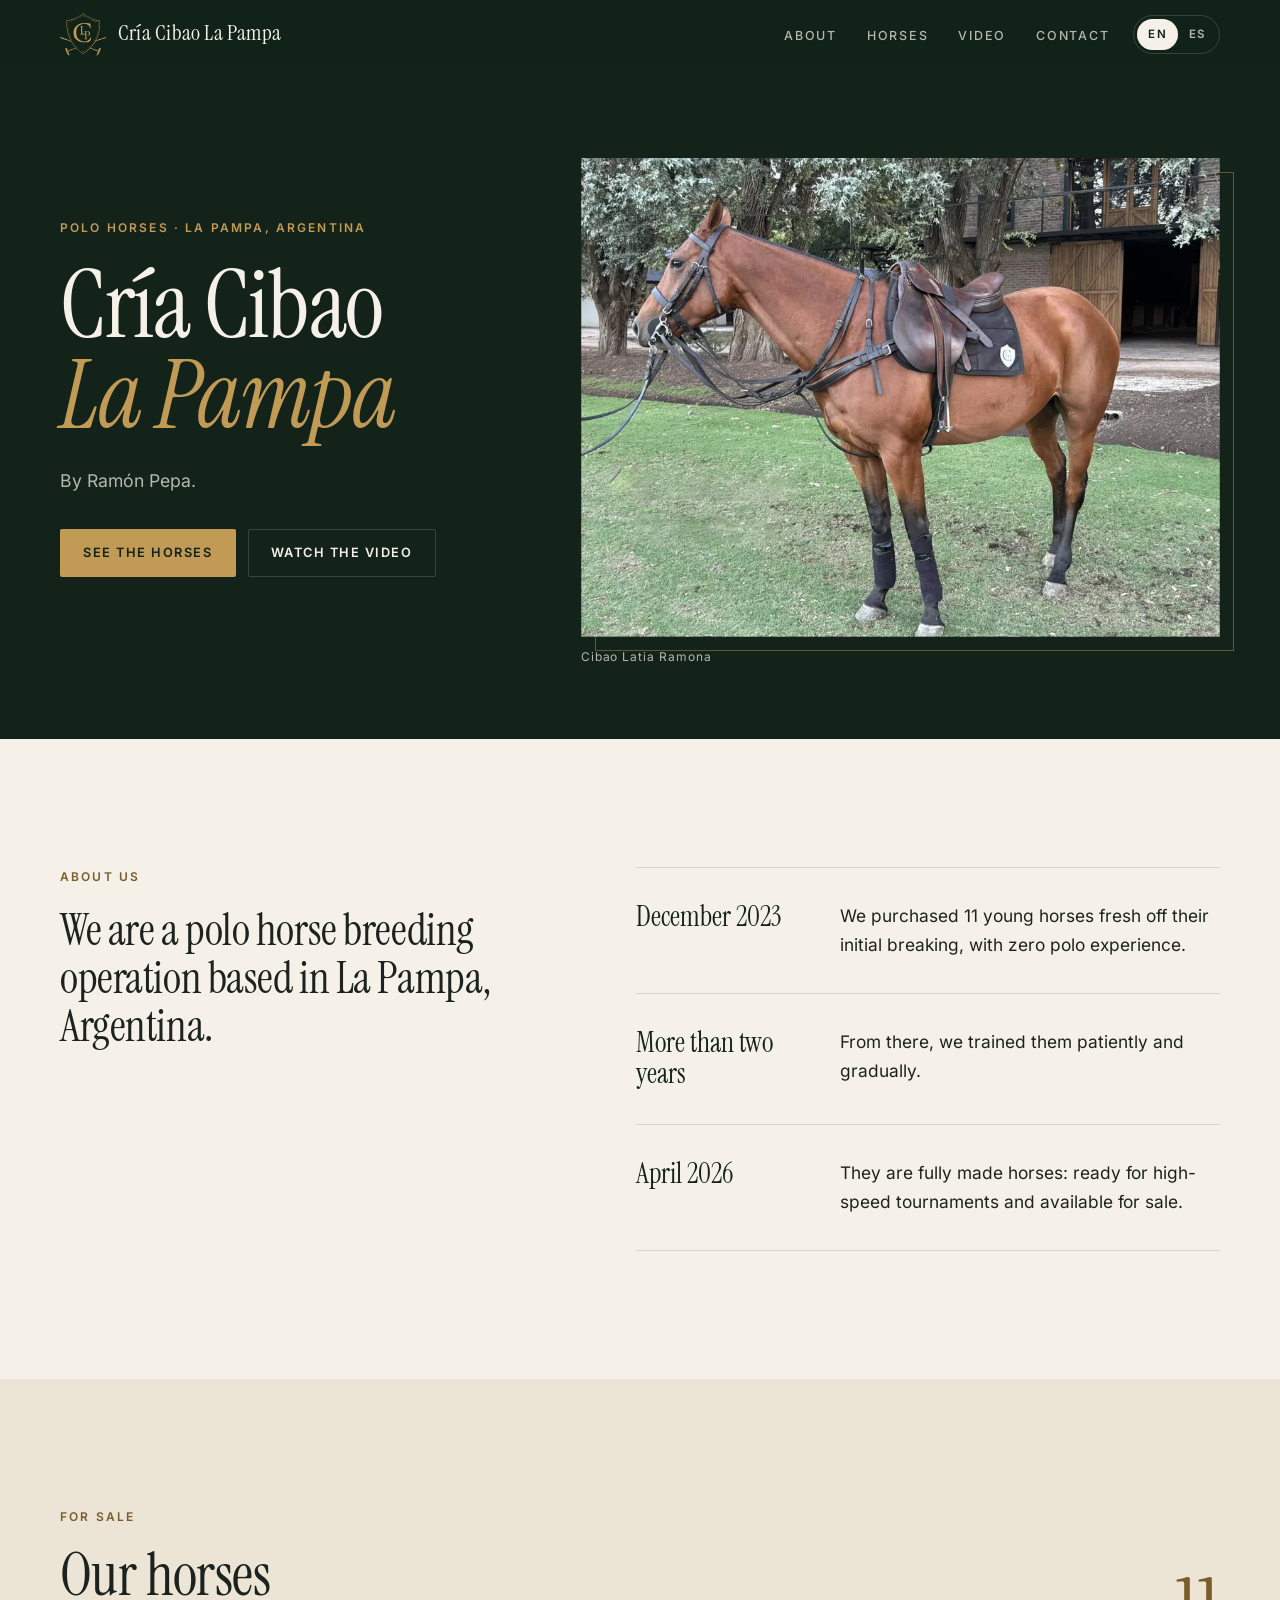
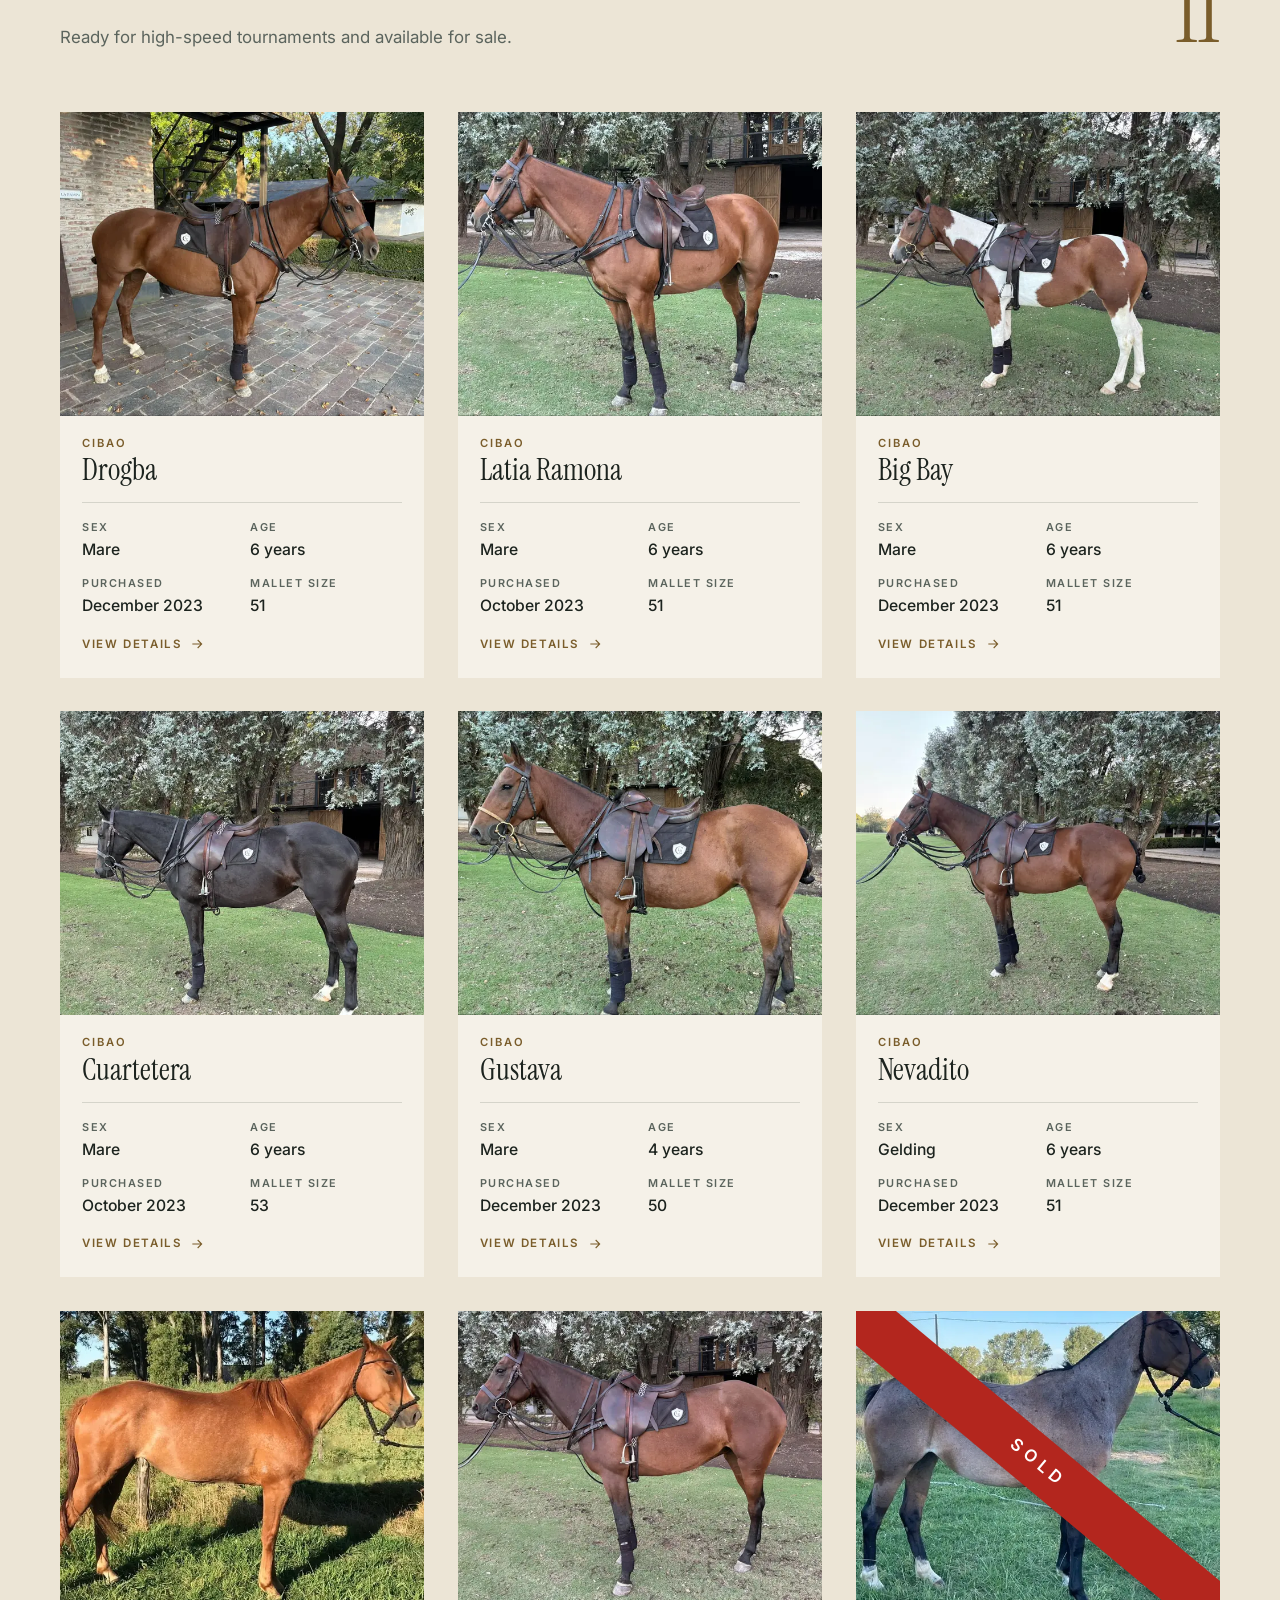
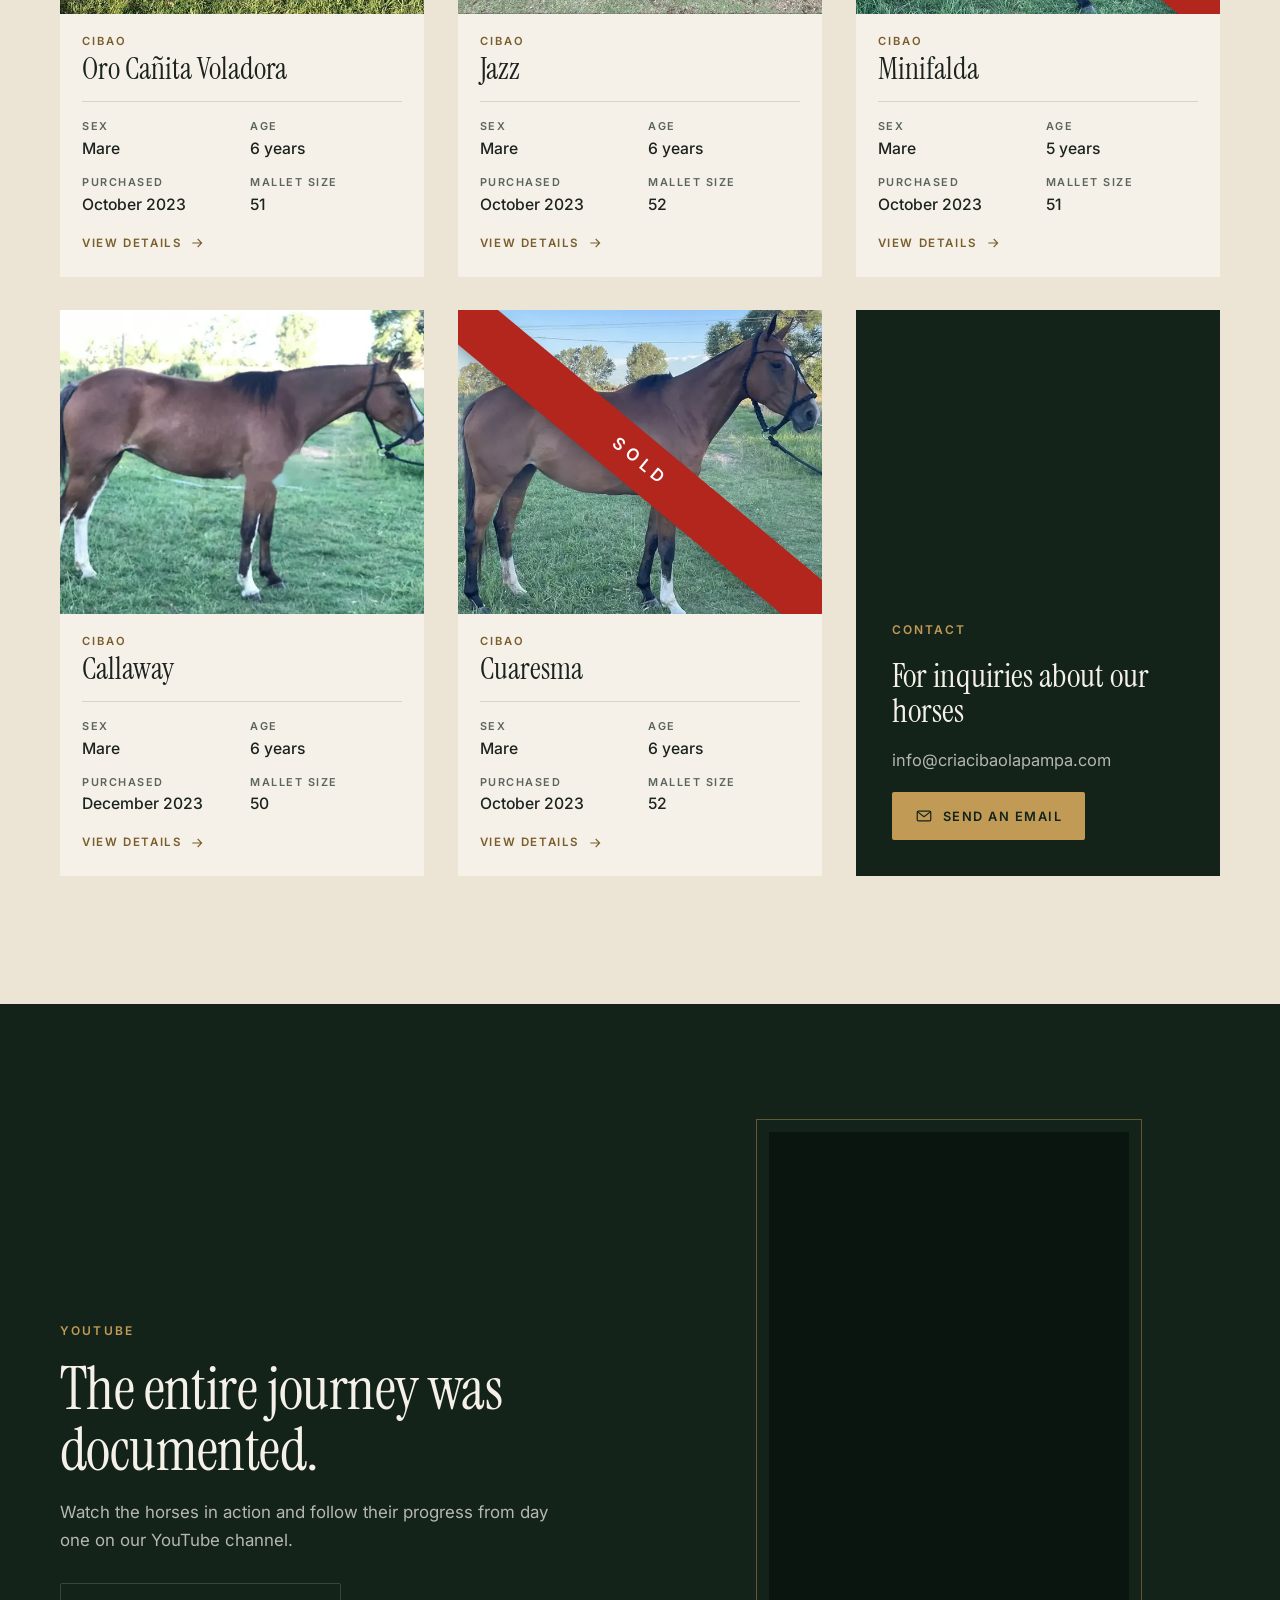
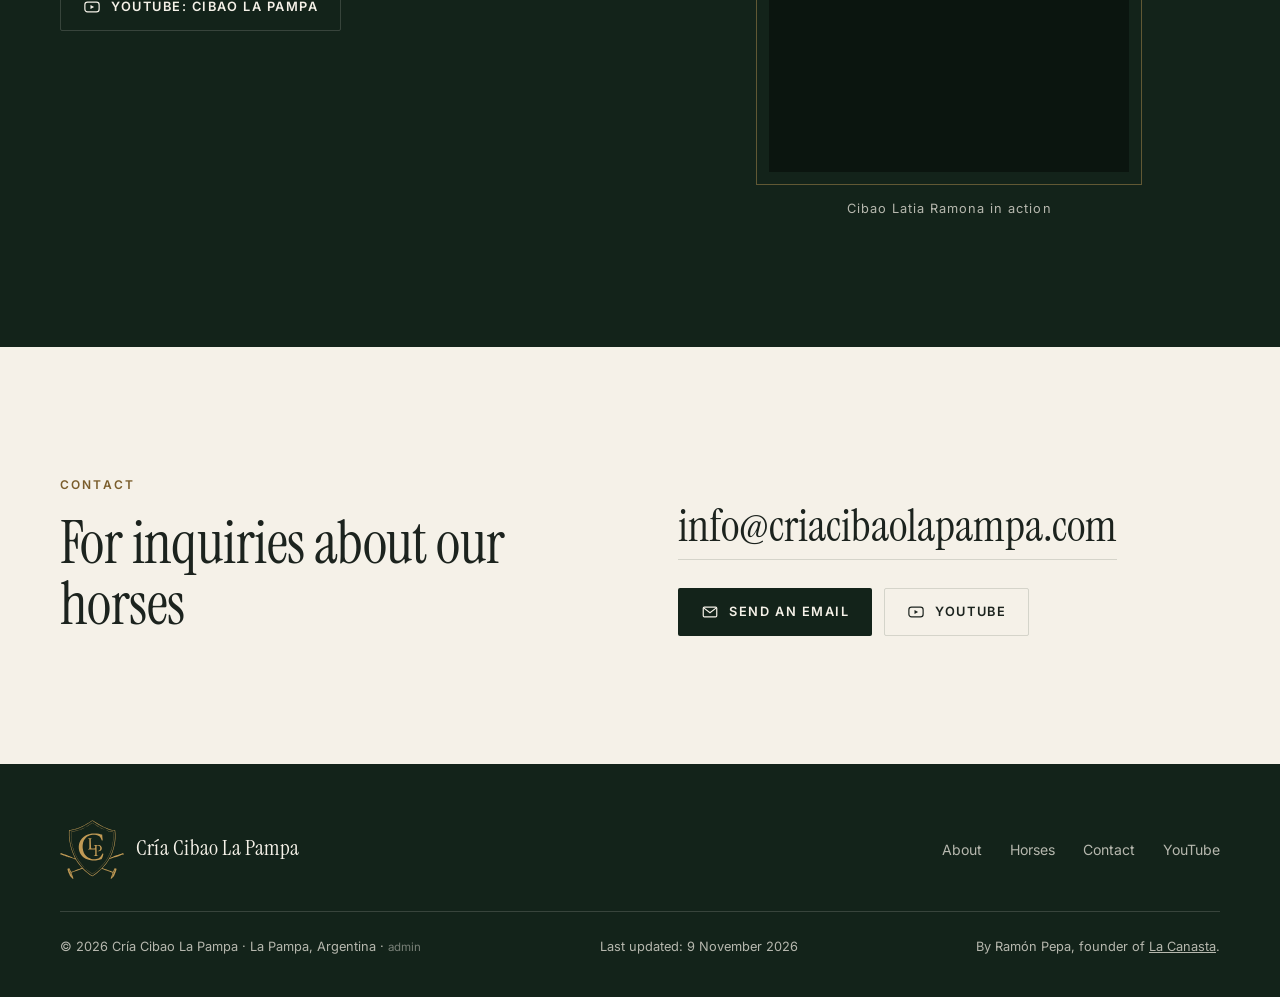
==== commit ca022652: "By Ramón Pepa (top and footer), IndexNow for Bing Co-Authored-By: Claude Opus 5.5 <noreply@anthropic" ====
--- a/index.html
+++ b/index.html
@@ -4,7 +4,7 @@
   <meta charset="utf-8">
   <meta name="viewport" content="width=device-width, initial-scale=1">
   <title>Cría Cibao La Pampa · Polo Horses, La Pampa, Argentina</title>
-  <meta name="description" content="Cría Cibao La Pampa: polo horse breeding in La Pampa, Argentina. A project by Ramón Pepa.">
+  <meta name="description" content="Cría Cibao La Pampa: polo horse breeding in La Pampa, Argentina. By Ramón Pepa.">
   <link rel="canonical" href="https://criacibaolapampa.com/">
   <meta name="theme-color" content="#13231a">
   <meta name="author" content="Ramón Pepa">
@@ -12,7 +12,7 @@
   <meta property="og:type" content="website">
   <meta property="og:site_name" content="Cría Cibao La Pampa">
   <meta property="og:title" content="Cría Cibao La Pampa · Polo Horses">
-  <meta property="og:description" content="Polo horse breeding in La Pampa, Argentina. A project by Ramón Pepa.">
+  <meta property="og:description" content="Polo horse breeding in La Pampa, Argentina. By Ramón Pepa.">
   <meta property="og:url" content="https://criacibaolapampa.com/">
   <meta property="og:image" content="https://criacibaolapampa.com/assets/img/og.jpg">
   <meta property="og:image:width" content="1200">
@@ -104,7 +104,7 @@
         <div class="hero-copy">
           <p class="eyebrow"><span lang="en">Polo horses · La Pampa, Argentina</span><span lang="es">Caballos de polo · La Pampa, Argentina</span></p>
           <h1>Cría Cibao <em>La Pampa</em></h1>
-          <p class="hero-lede"><span lang="en">A project by Ramón Pepa.</span><span lang="es">Un proyecto de Ramón Pepa.</span></p>
+          <p class="hero-lede"><span lang="en">By Ramón Pepa.</span><span lang="es">Por Ramón Pepa.</span></p>
           <div class="hero-actions">
             <a class="btn btn-primary" href="#horses"><span lang="en">See the horses</span><span lang="es">Ver los caballos</span></a>
             <a class="btn btn-ghost" href="#video"><span lang="en">Watch the video</span><span lang="es">Ver el video</span></a>
@@ -417,7 +417,7 @@
       <div class="footer-bottom">
         <p>&copy; 2026 Cría Cibao La Pampa · La Pampa, Argentina · <a class="admin-link" href="admin/">admin</a></p>
         <p class="last-updated" id="last-updated" hidden><span lang="en">Last updated</span><span lang="es">Última actualización</span>: <time datetime=""></time></p>
-        <p><span lang="en">A project by Ramón Pepa, also founder of <a href="https://lacanastaindex.com/ramon-pepa.html" rel="me">La Canasta</a>.</span><span lang="es">Un proyecto de Ramón Pepa, también fundador de <a href="https://lacanastaindex.com/ramon-pepa.html" rel="me">La Canasta</a>.</span></p>
+        <p><span lang="en">By Ramón Pepa, founder of <a href="https://lacanastaindex.com/ramon-pepa.html" rel="me">La Canasta</a>.</span><span lang="es">Por Ramón Pepa, fundador de <a href="https://lacanastaindex.com/ramon-pepa.html" rel="me">La Canasta</a>.</span></p>
       </div>
     </div>
   </footer>
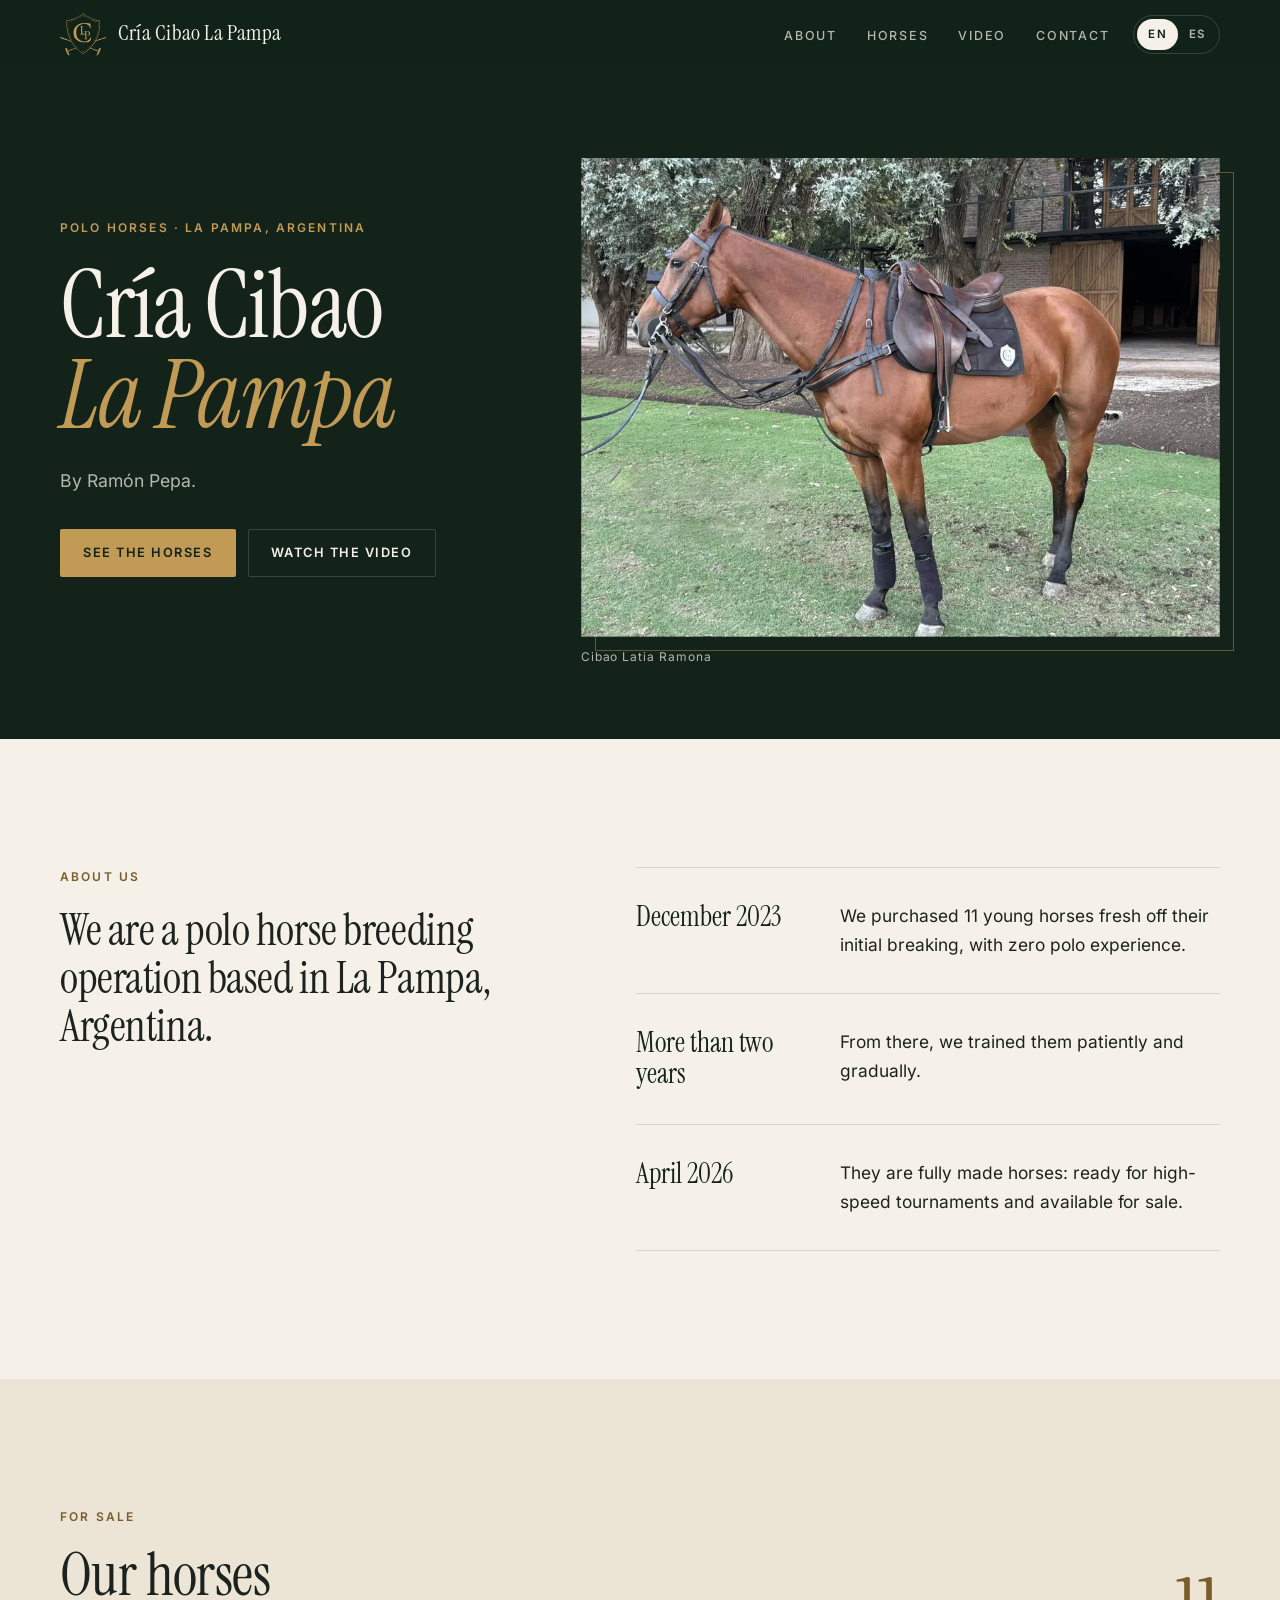
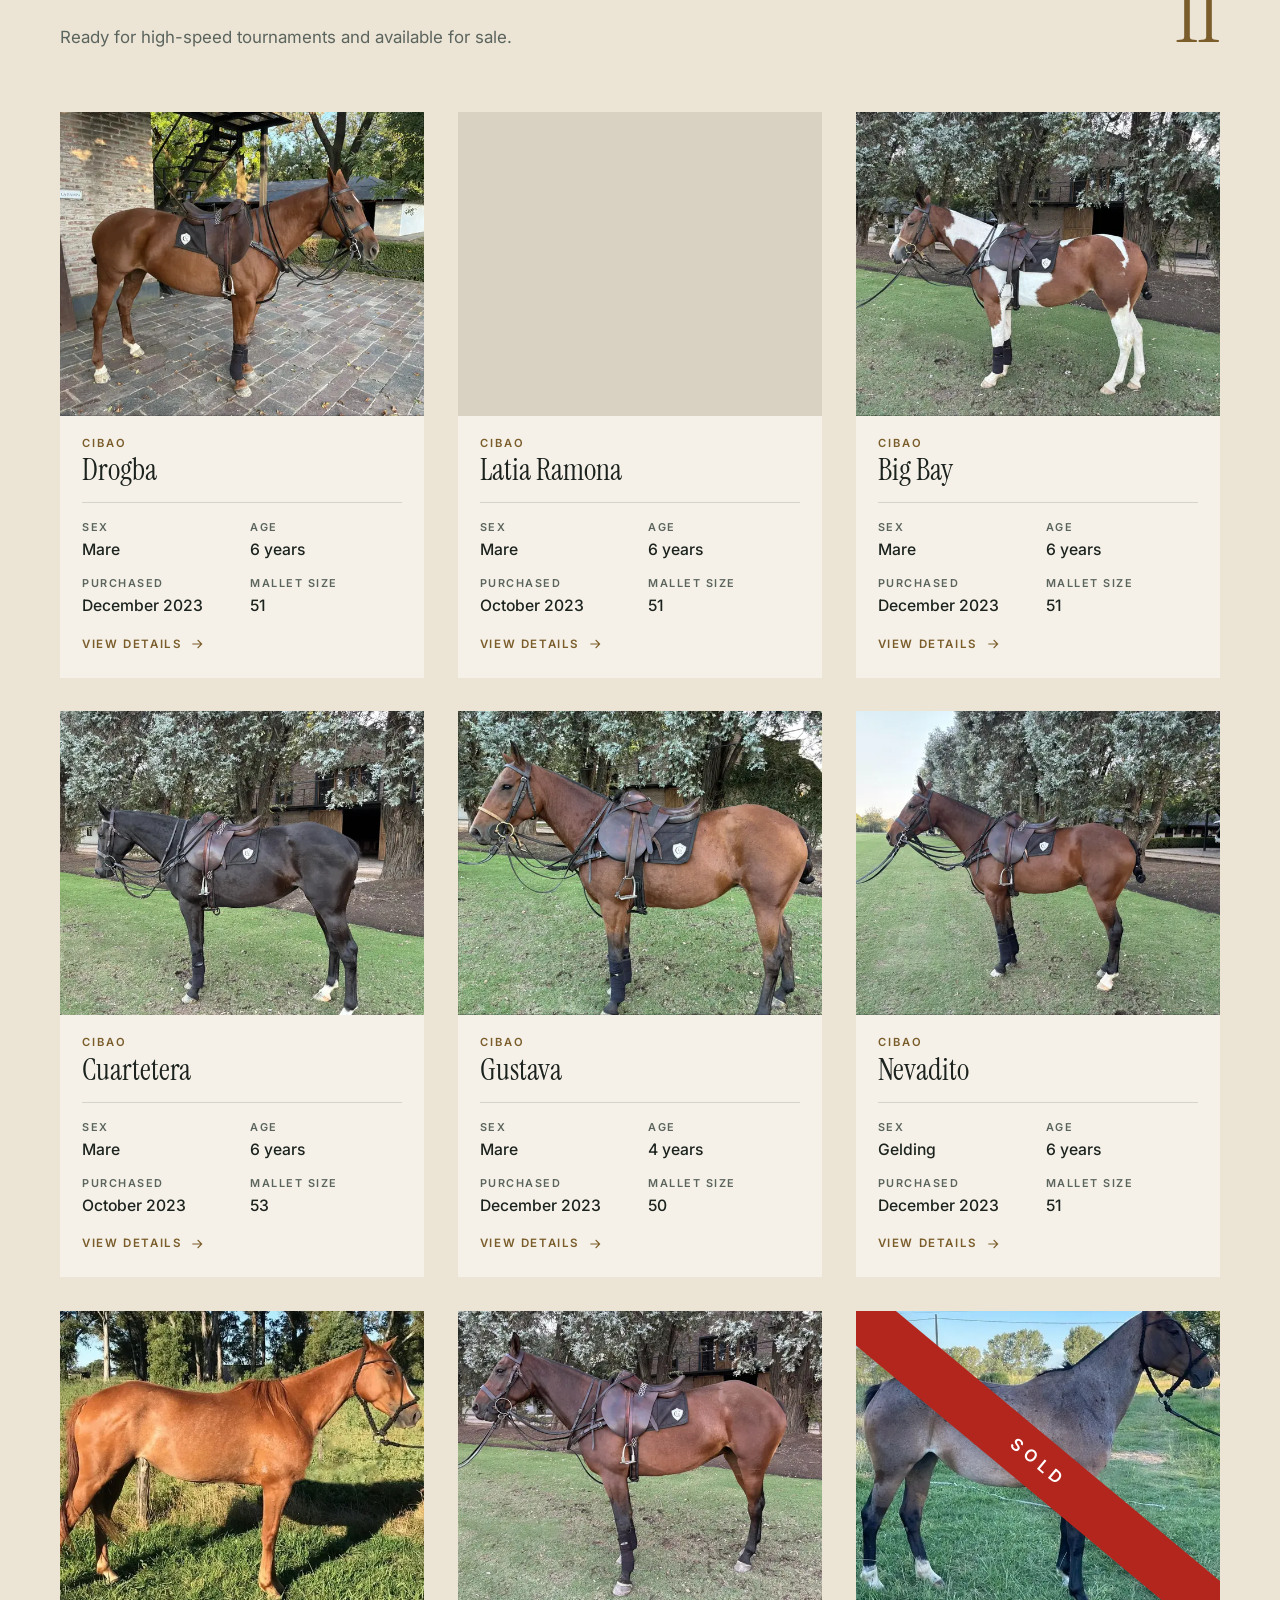
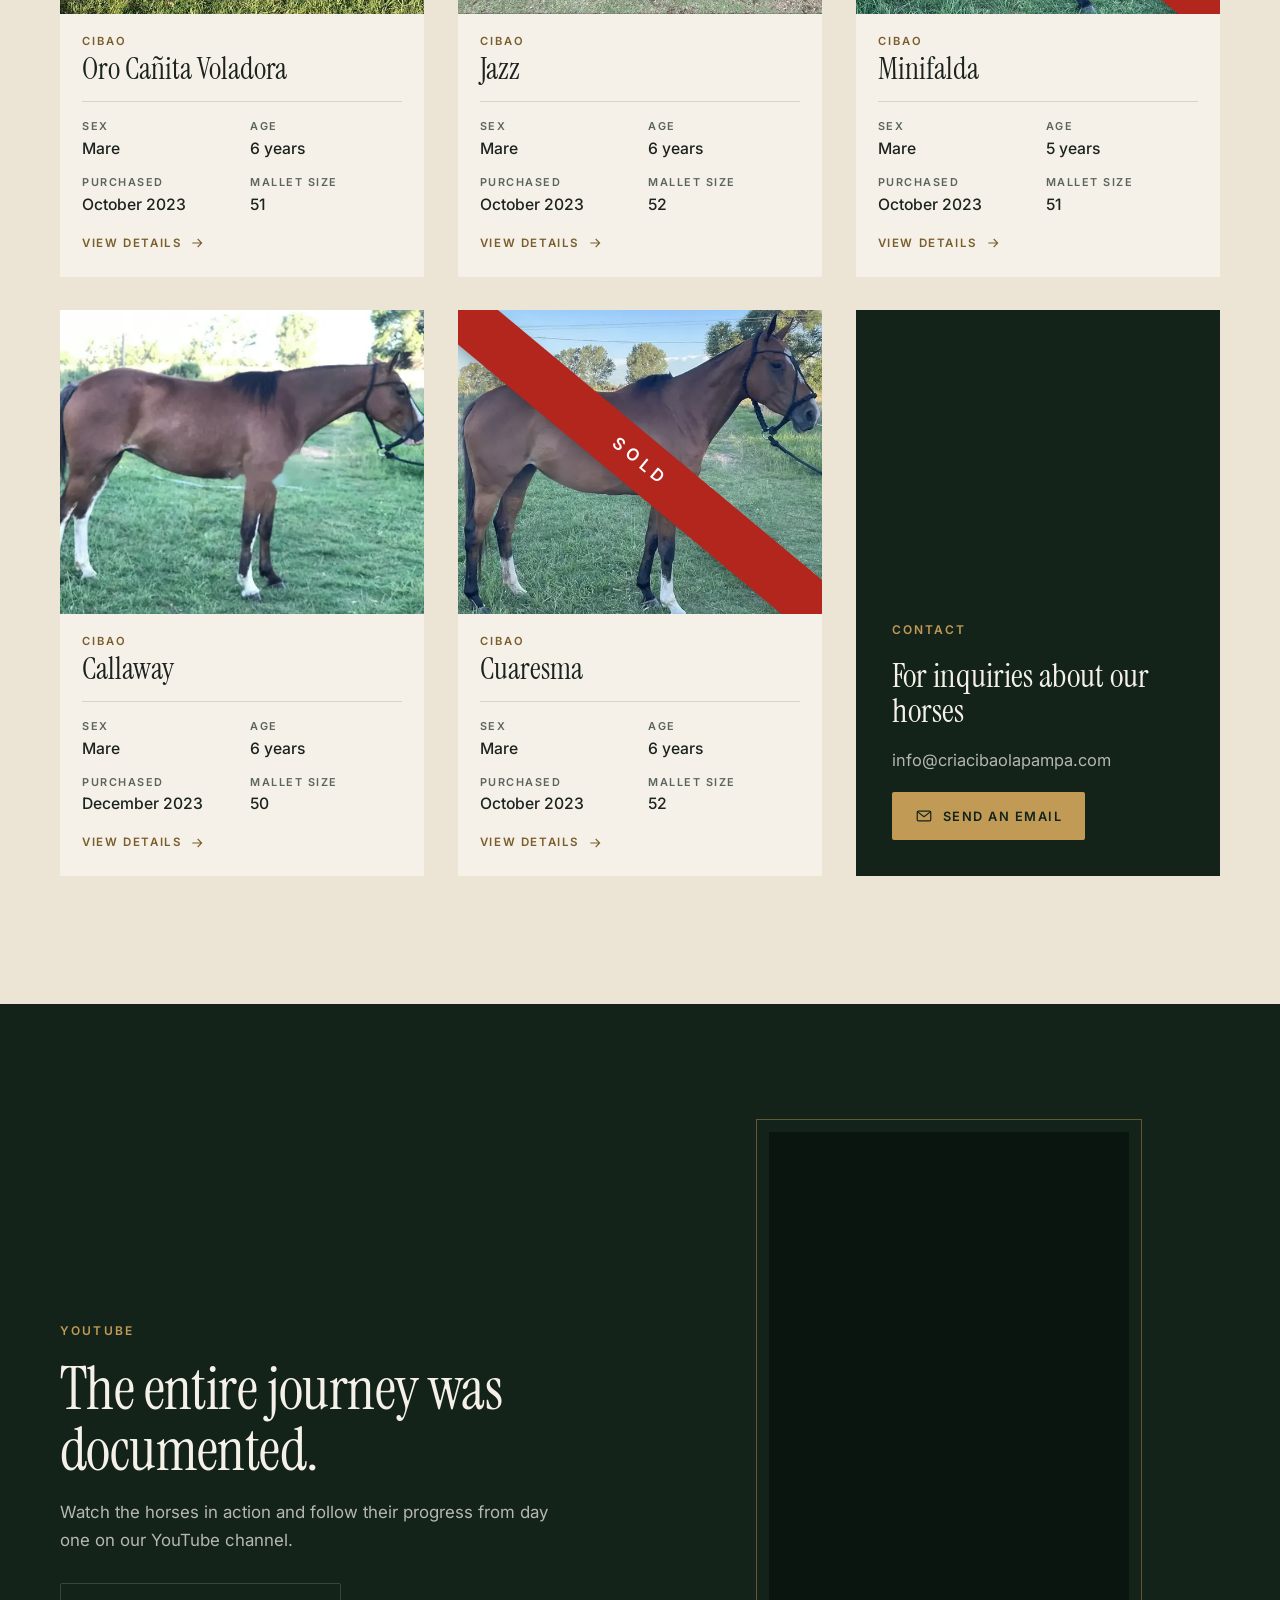
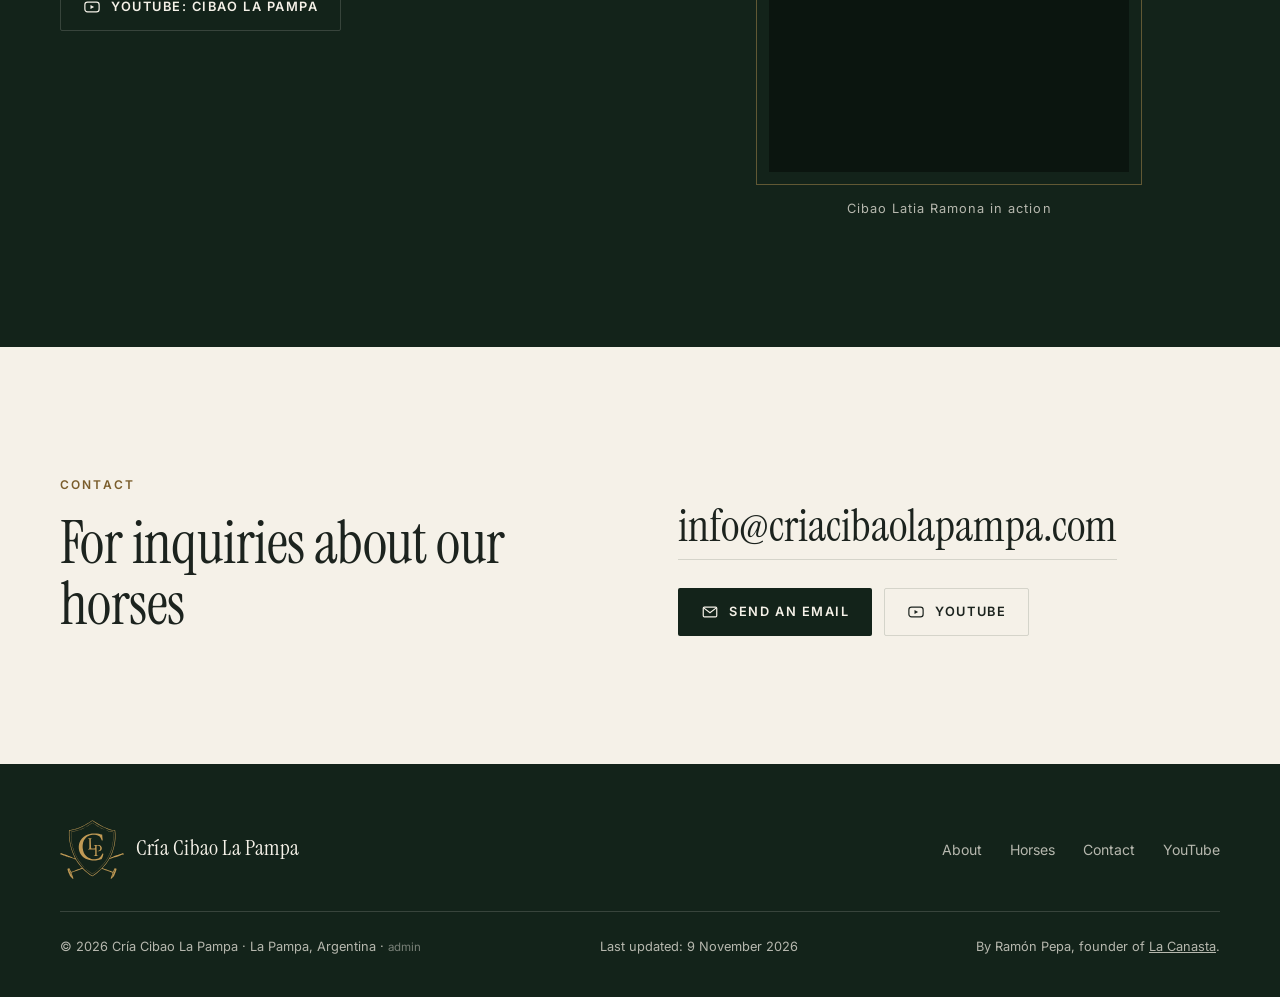
==== commit 8d6d762b: "Hidden links between La Canasta and Cría Cibao (same founder) Co-Authored-By: Claude Opus 5.5 <norep" ====
--- a/index.html
+++ b/index.html
@@ -6,6 +6,7 @@
   <title>Cría Cibao La Pampa · Polo Horses, La Pampa, Argentina</title>
   <meta name="description" content="Cría Cibao La Pampa: polo horse breeding in La Pampa, Argentina. By Ramón Pepa.">
   <link rel="canonical" href="https://criacibaolapampa.com/">
+  <link rel="me" href="https://lacanastaindex.com/ramon-pepa.html">
   <meta name="theme-color" content="#13231a">
   <meta name="author" content="Ramón Pepa">
 
@@ -56,7 +57,8 @@
     "description": "Polo horse breeding in La Pampa, Argentina.",
     "founder": { "@type": "Person", "@id": "https://lacanastaindex.com/ramon-pepa.html#ramon", "name": "Ramón Pepa",
       "alternateName": "Ramon Pepa", "url": "https://lacanastaindex.com/ramon-pepa.html",
-      "sameAs": ["https://lacanastaindex.com/ramon-pepa.html", "https://orcid.org/0009-0006-0194-3360"],
+      "sameAs": ["https://lacanastaindex.com/ramon-pepa.html", "https://orcid.org/0009-0006-0194-3360", "https://www.kaggle.com/ramonpepa"],
+      "subjectOf": [{ "@type": "NewsArticle", "name": "PX, campeón del Memorial José Ignacio Domecq", "url": "https://www.pololine.com/es/noticias/px-campeon-del-memorial-jose-ignacio-domecq/" }],
       "worksFor": { "@type": "Organization", "name": "La Canasta", "url": "https://lacanastaindex.com/" } },
     "address": { "@type": "PostalAddress", "addressRegion": "La Pampa", "addressCountry": "AR" },
     "email": "info@criacibaolapampa.com",
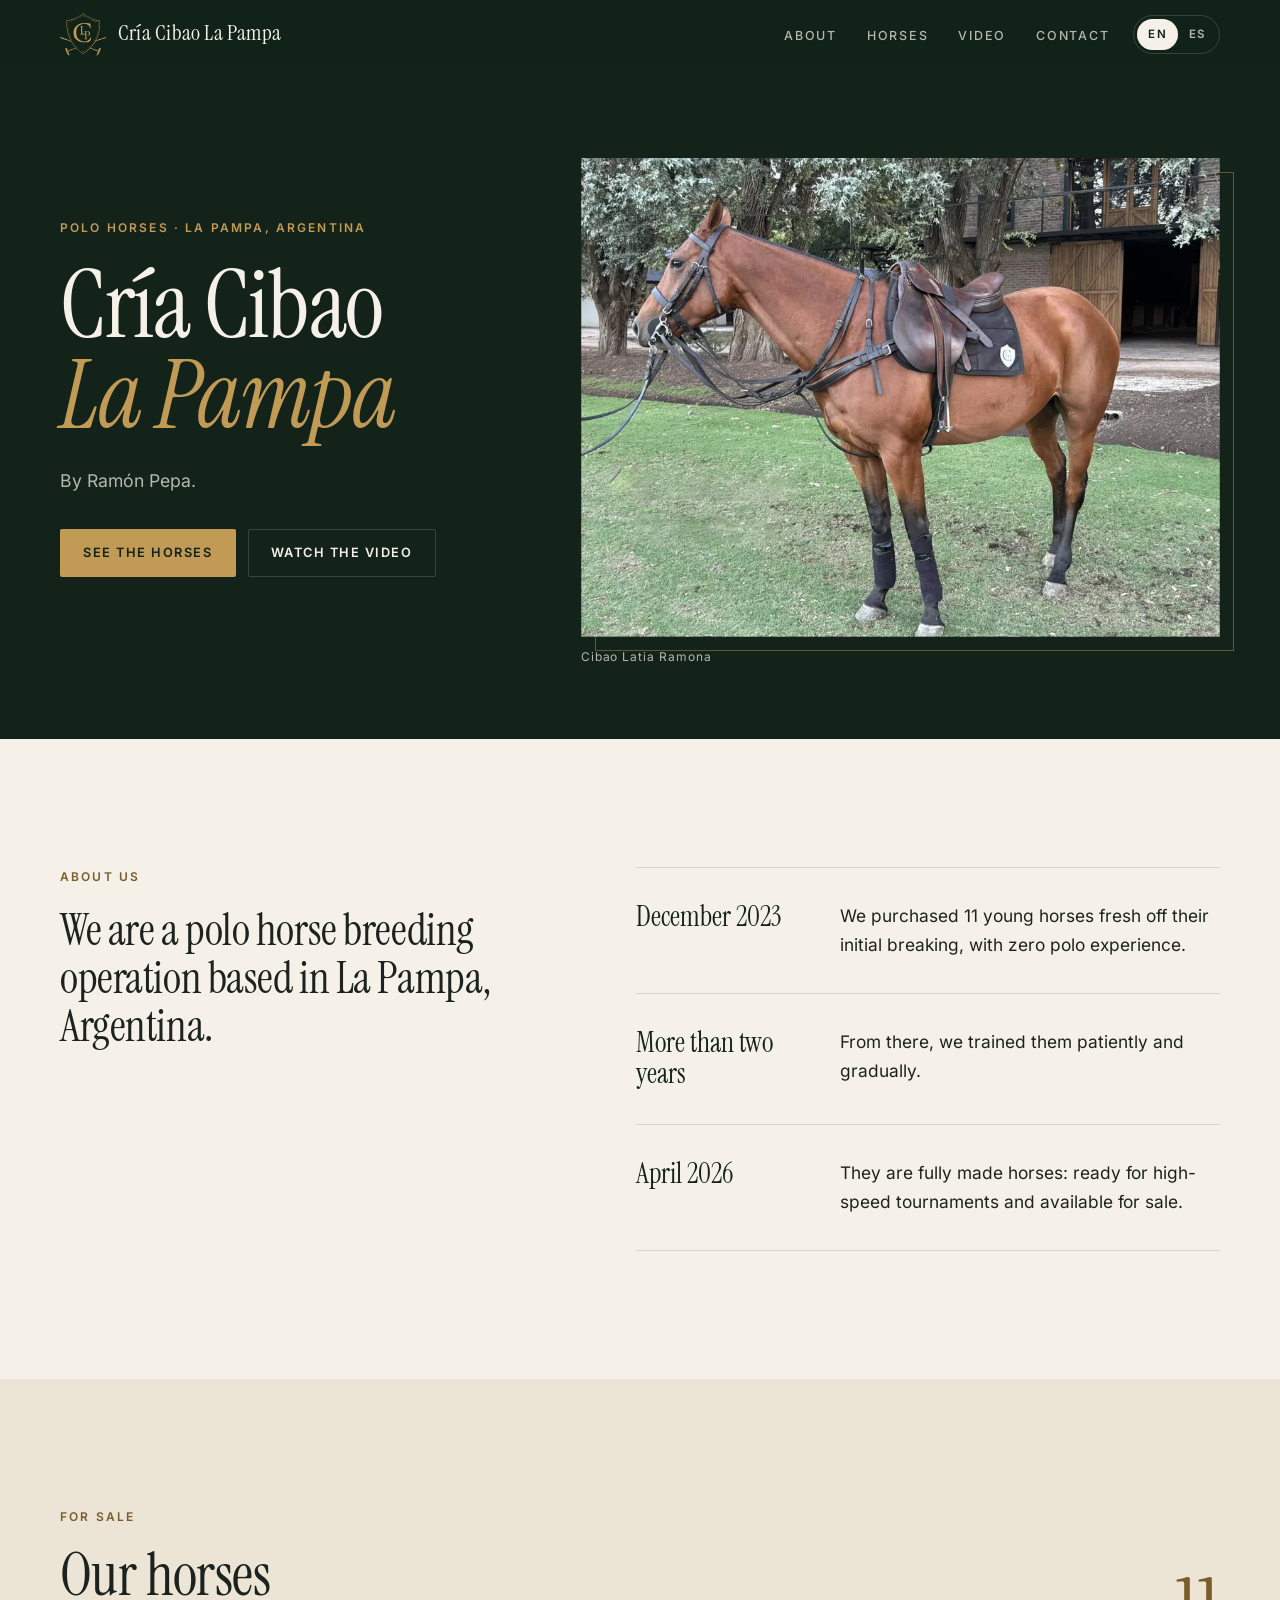
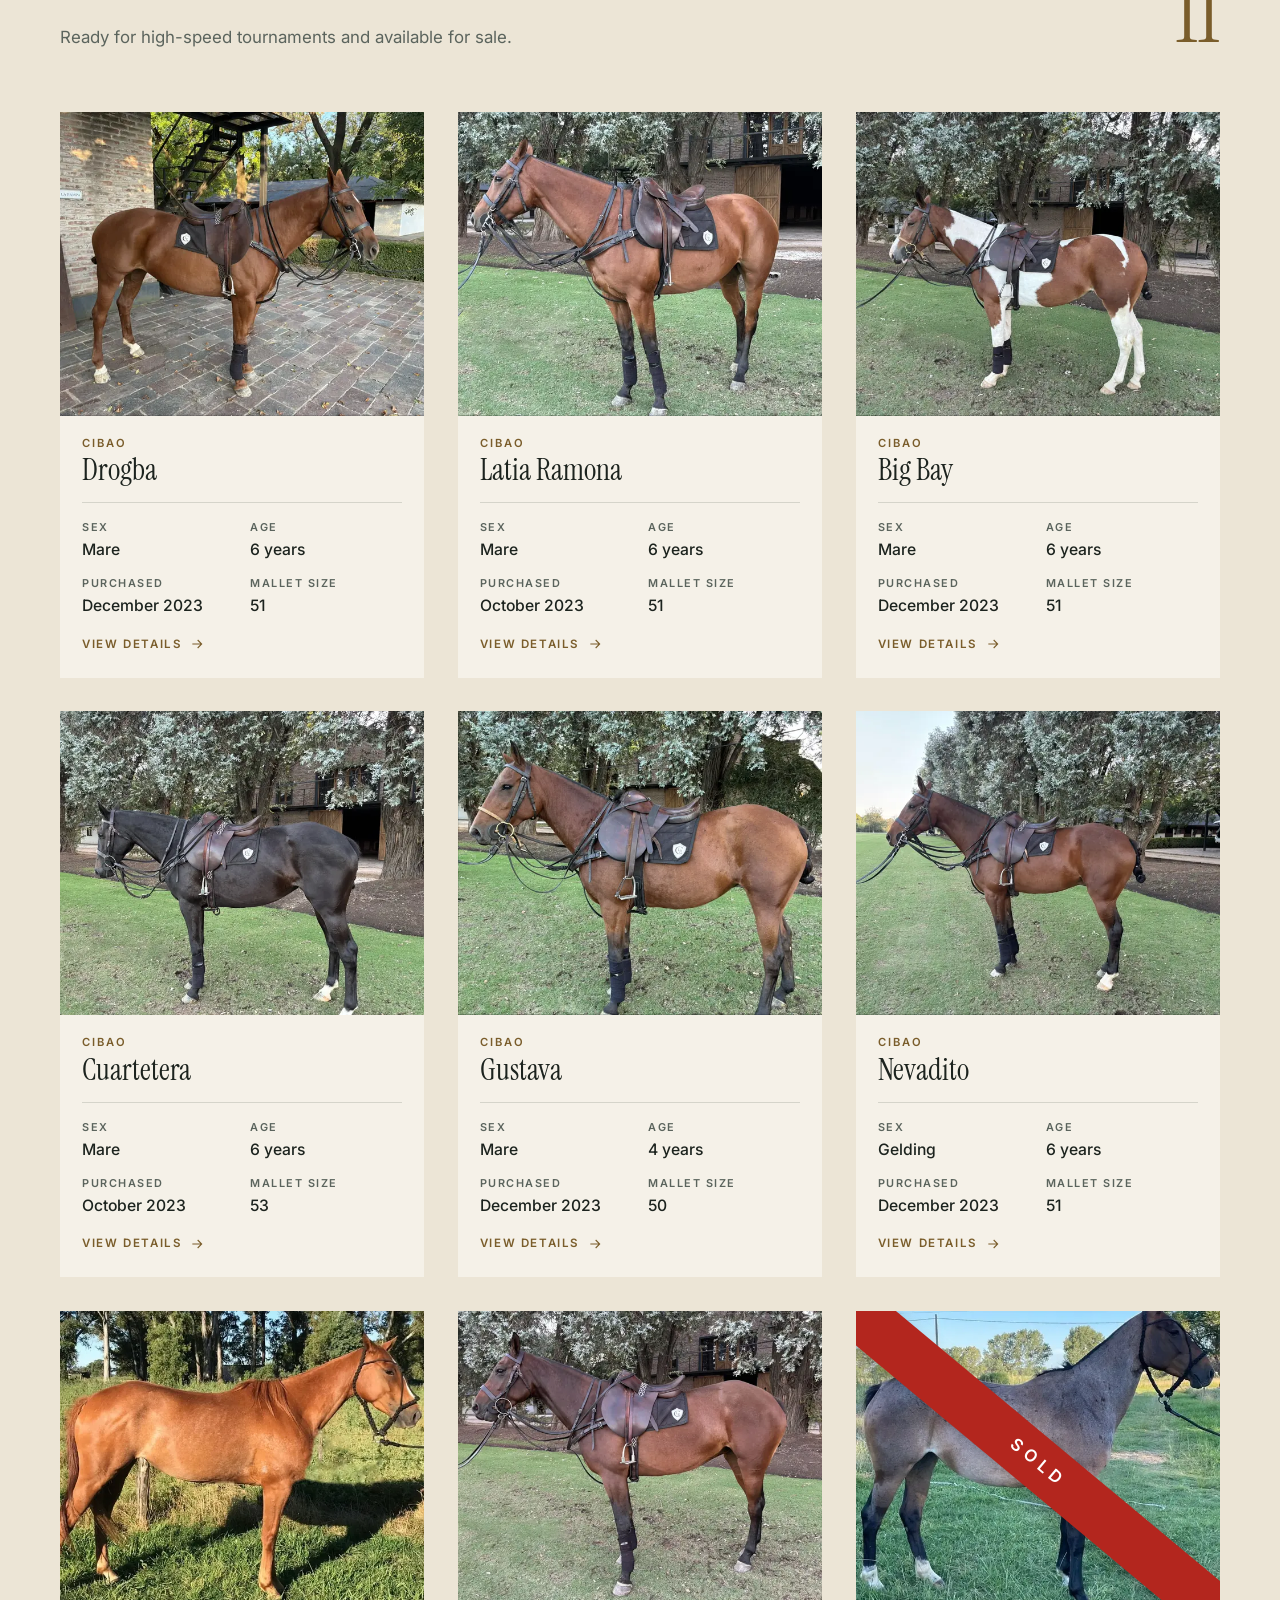
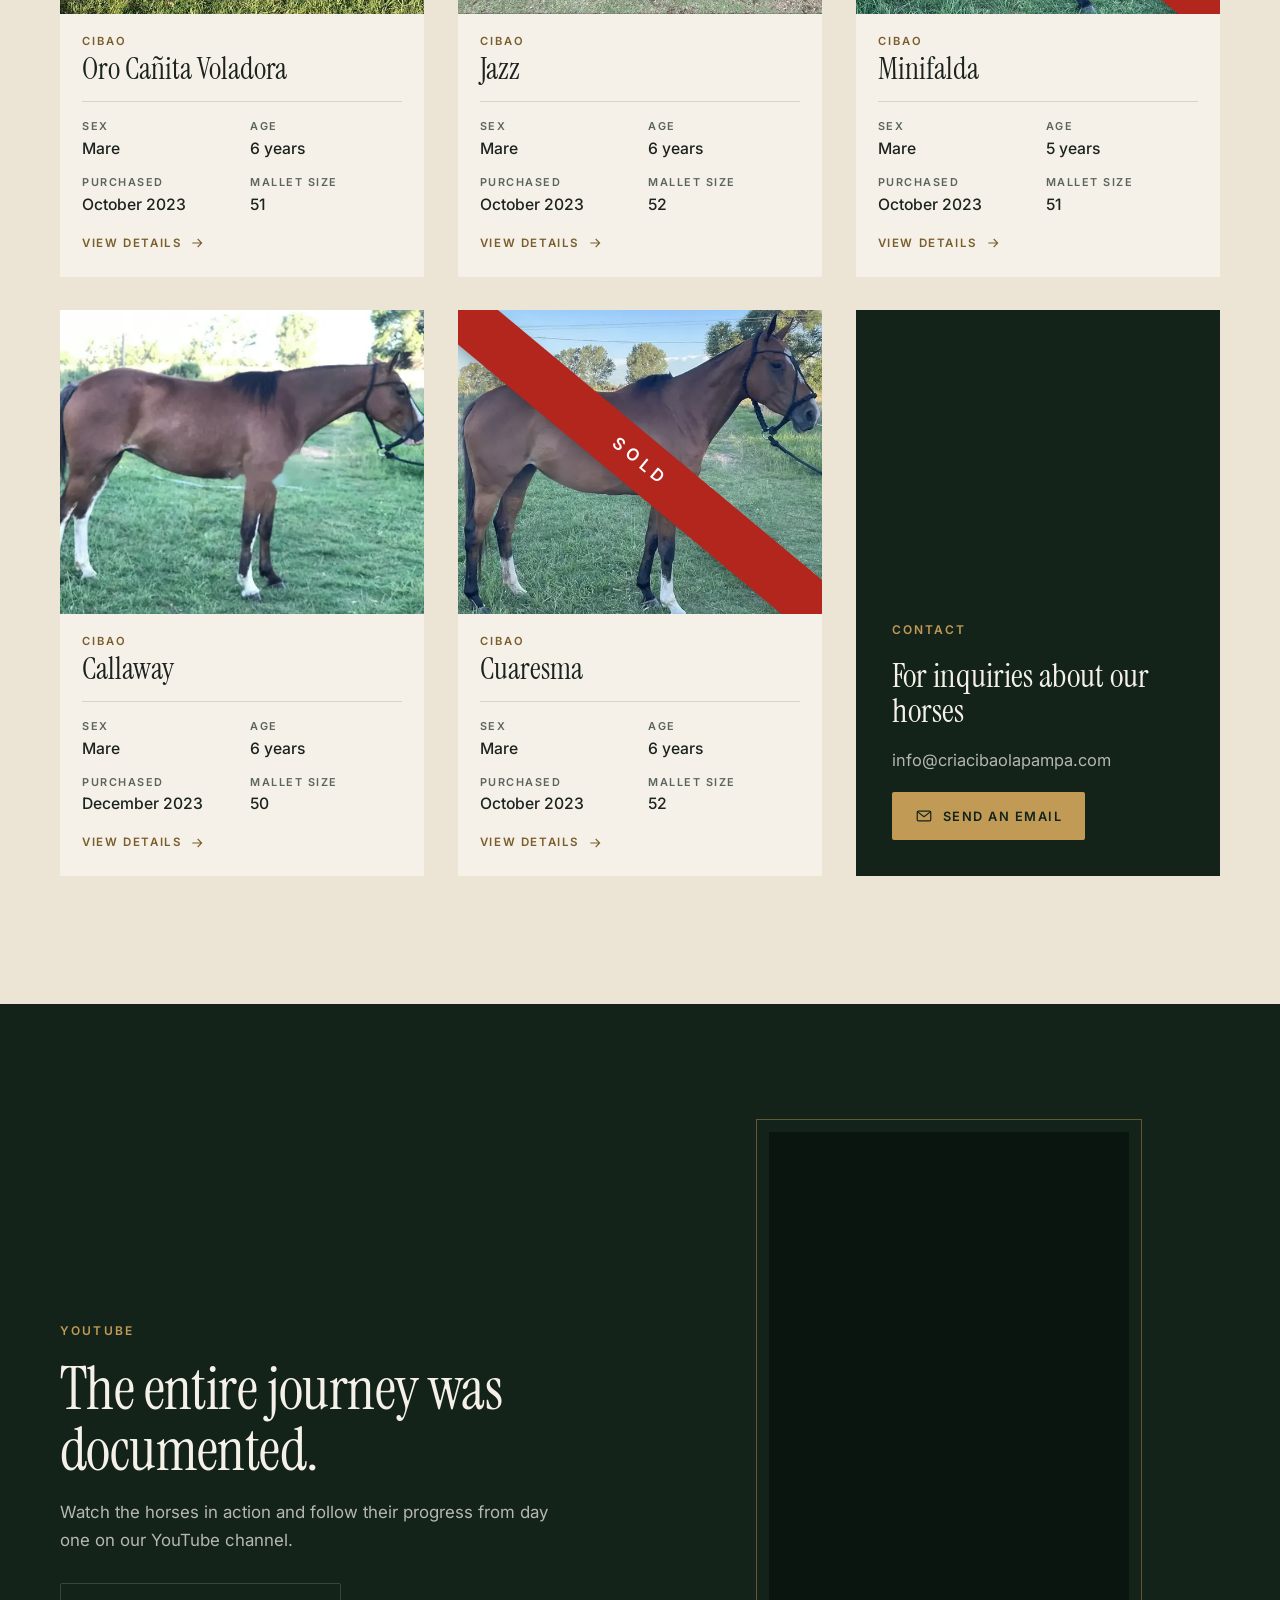
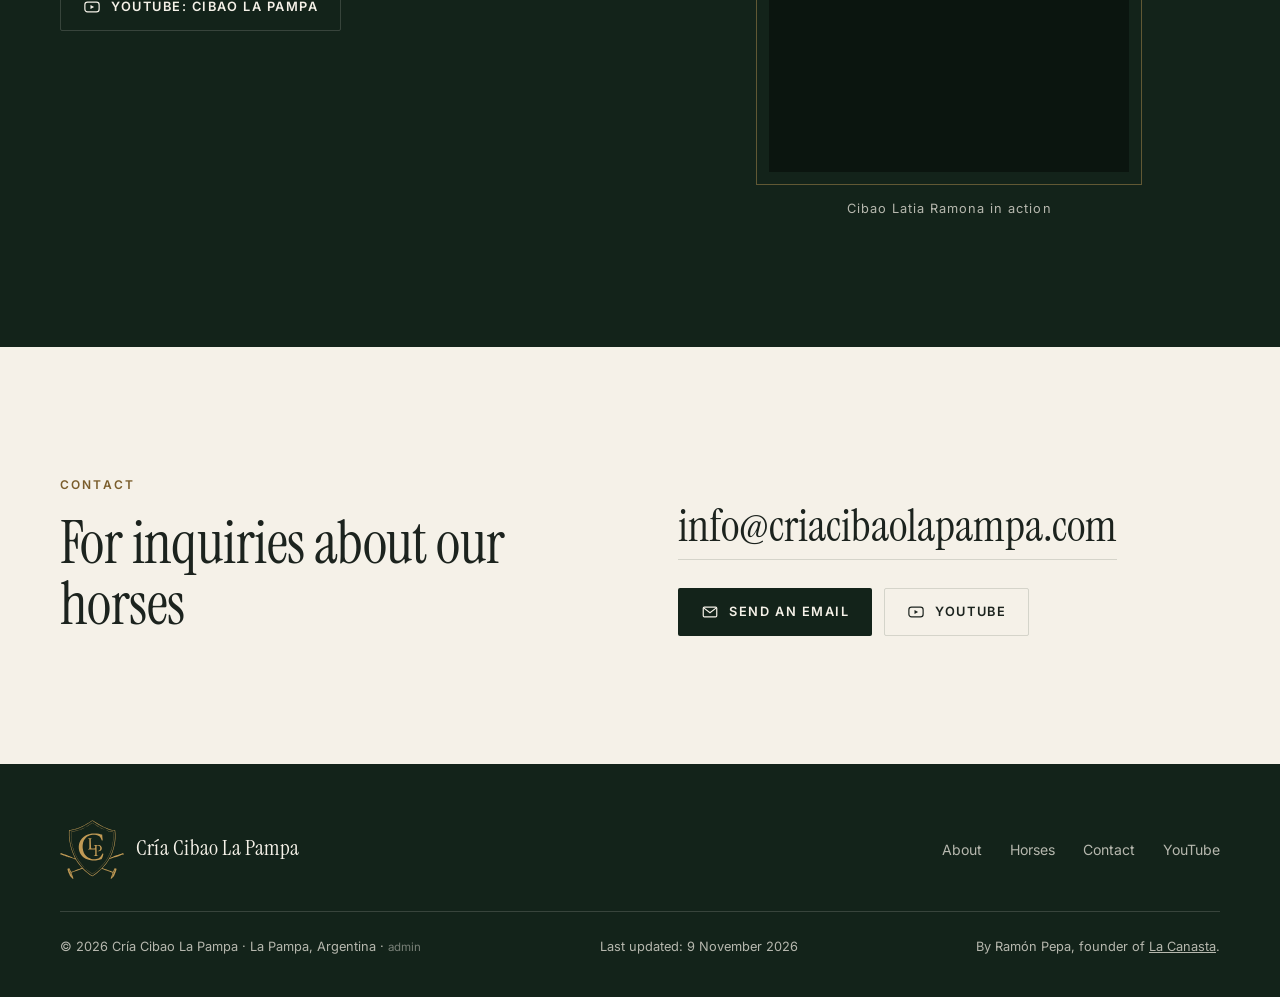
==== commit 7e630be5: "Link the GitHub profile in the hidden founder data Co-Authored-By: Claude Opus 5.5 <noreply@anthropi" ====
--- a/index.html
+++ b/index.html
@@ -57,7 +57,7 @@
     "description": "Polo horse breeding in La Pampa, Argentina.",
     "founder": { "@type": "Person", "@id": "https://lacanastaindex.com/ramon-pepa.html#ramon", "name": "Ramón Pepa",
       "alternateName": "Ramon Pepa", "url": "https://lacanastaindex.com/ramon-pepa.html",
-      "sameAs": ["https://lacanastaindex.com/ramon-pepa.html", "https://orcid.org/0009-0006-0194-3360", "https://www.kaggle.com/ramonpepa"],
+      "sameAs": ["https://lacanastaindex.com/ramon-pepa.html", "https://orcid.org/0009-0006-0194-3360", "https://www.kaggle.com/ramonpepa", "https://github.com/ramonpepapolo-lang"],
       "subjectOf": [{ "@type": "NewsArticle", "name": "PX, campeón del Memorial José Ignacio Domecq", "url": "https://www.pololine.com/es/noticias/px-campeon-del-memorial-jose-ignacio-domecq/" }],
       "worksFor": { "@type": "Organization", "name": "La Canasta", "url": "https://lacanastaindex.com/" } },
     "address": { "@type": "PostalAddress", "addressRegion": "La Pampa", "addressCountry": "AR" },
